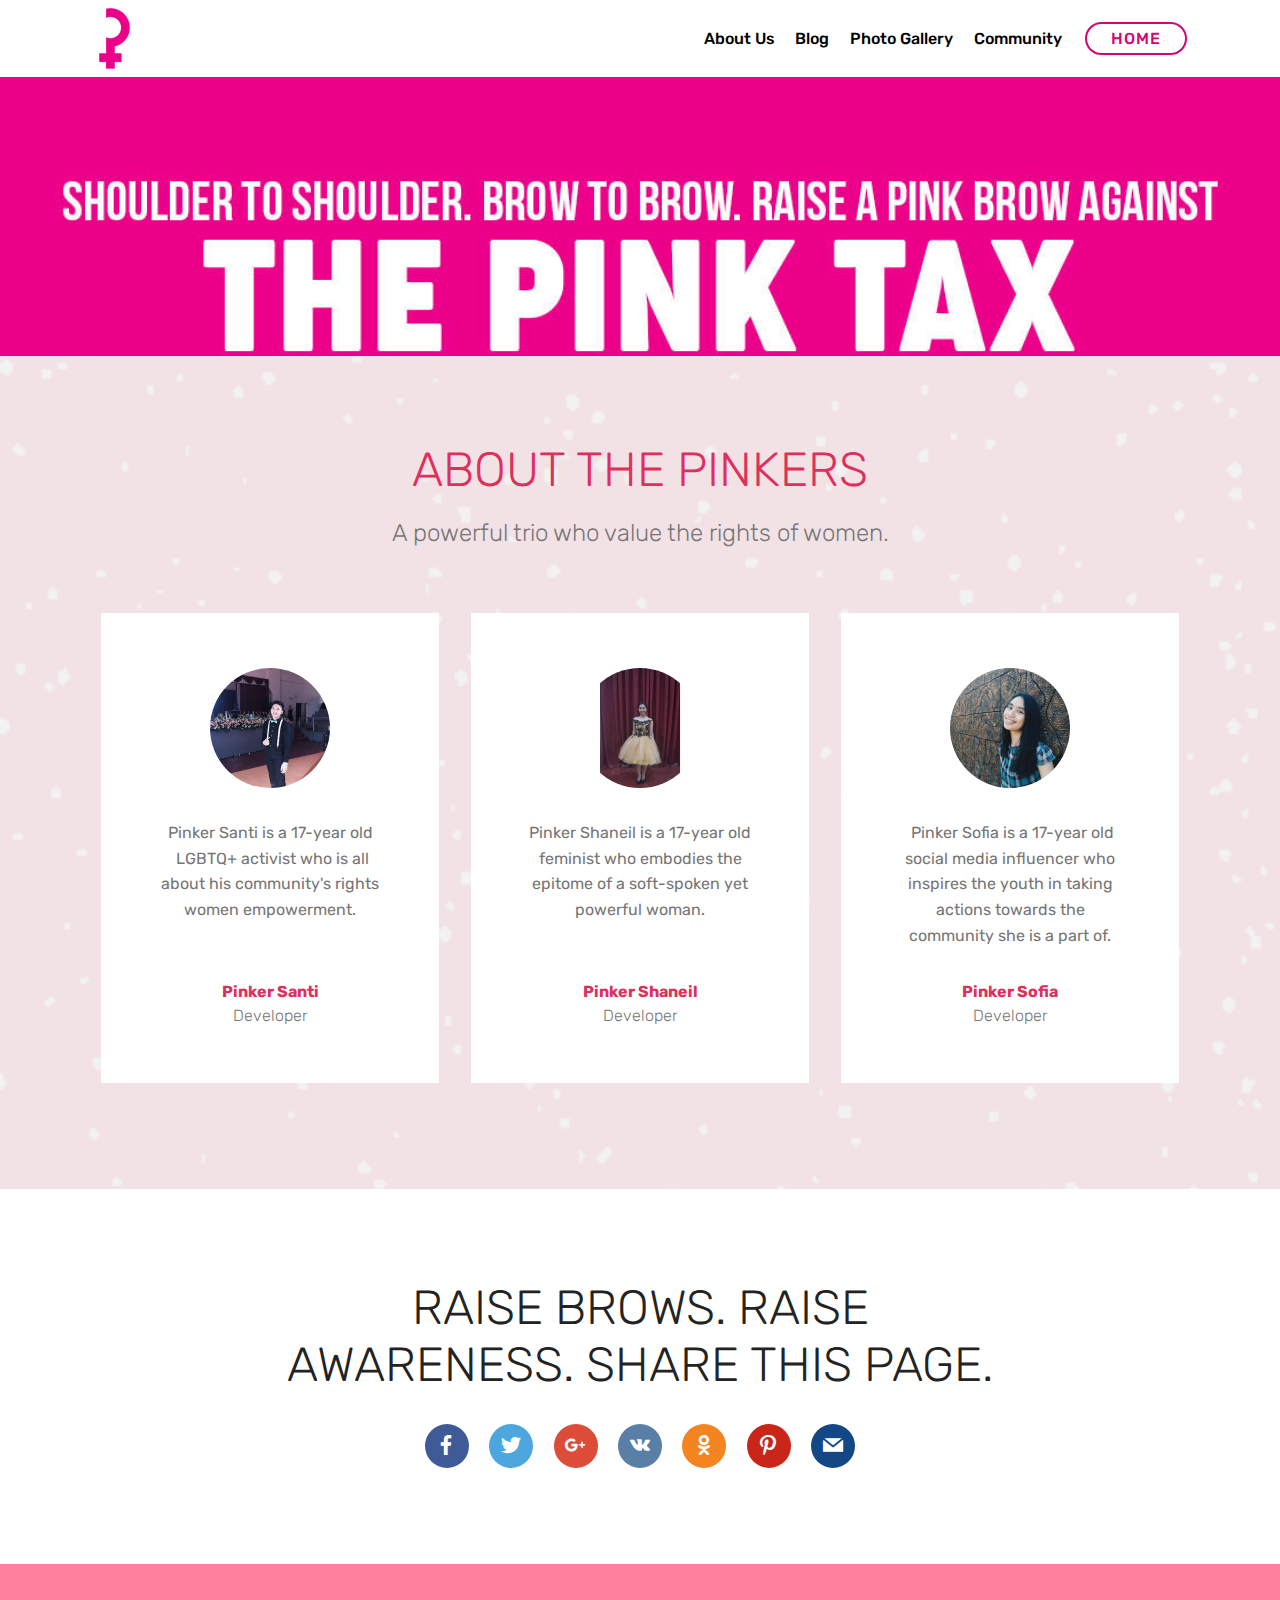
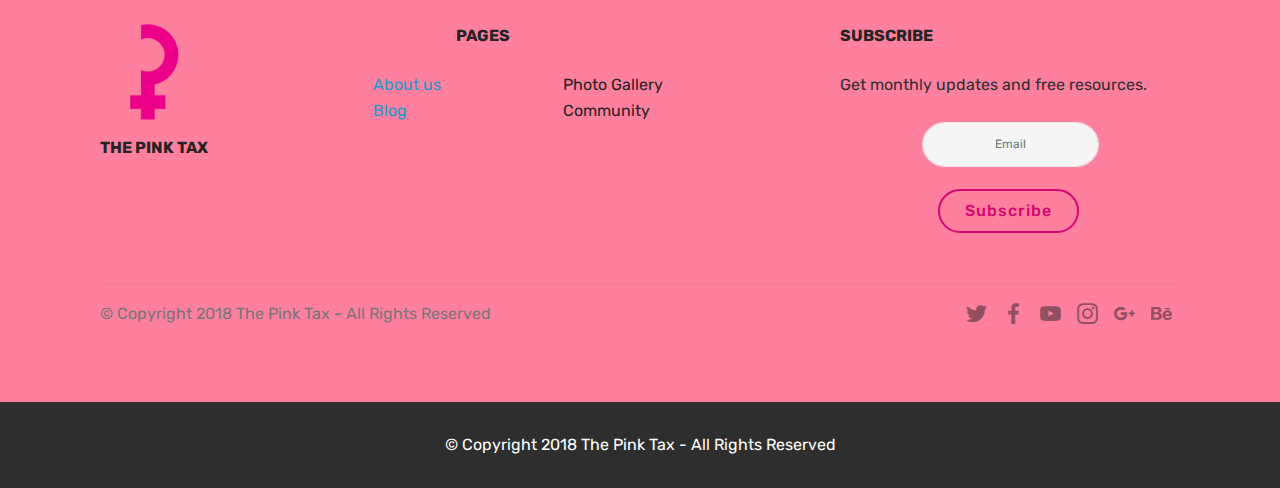
==== page1.html @ fc03e21e "create github pages" ====
<!DOCTYPE html>
<html >
<head>
  <!-- Site made with Mobirise Website Builder v4.8.1, https://mobirise.com -->
  <meta charset="UTF-8">
  <meta http-equiv="X-UA-Compatible" content="IE=edge">
  <meta name="generator" content="Mobirise v4.8.1, mobirise.com">
  <meta name="viewport" content="width=device-width, initial-scale=1, minimum-scale=1">
  <link rel="shortcut icon" href="assets/images/logo-1-122x122.png" type="image/x-icon">
  <meta name="description" content="">
  <title>About Us</title>
  <link rel="stylesheet" href="assets/web/assets/mobirise-icons/mobirise-icons.css">
  <link rel="stylesheet" href="assets/tether/tether.min.css">
  <link rel="stylesheet" href="assets/bootstrap/css/bootstrap.min.css">
  <link rel="stylesheet" href="assets/bootstrap/css/bootstrap-grid.min.css">
  <link rel="stylesheet" href="assets/bootstrap/css/bootstrap-reboot.min.css">
  <link rel="stylesheet" href="assets/dropdown/css/style.css">
  <link rel="stylesheet" href="assets/socicon/css/styles.css">
  <link rel="stylesheet" href="assets/theme/css/style.css">
  <link rel="stylesheet" href="assets/mobirise/css/mbr-additional.css" type="text/css">
  
  
  
</head>
<body>
  <section class="menu cid-r3ZwnF9nil" once="menu" id="menu2-g">

    

    <nav class="navbar navbar-expand beta-menu navbar-dropdown align-items-center navbar-fixed-top navbar-toggleable-sm">
        <button class="navbar-toggler navbar-toggler-right" type="button" data-toggle="collapse" data-target="#navbarSupportedContent" aria-controls="navbarSupportedContent" aria-expanded="false" aria-label="Toggle navigation">
            <div class="hamburger">
                <span></span>
                <span></span>
                <span></span>
                <span></span>
            </div>
        </button>
        <div class="menu-logo">
            <div class="navbar-brand">
                <span class="navbar-logo">
                    <a href="https://mobirise.com">
                        <img src="assets/images/logo-1-122x122.png" alt="Mobirise" title="" style="height: 3.8rem;">
                    </a>
                </span>
                
            </div>
        </div>
        <div class="collapse navbar-collapse" id="navbarSupportedContent">
            <ul class="navbar-nav nav-dropdown" data-app-modern-menu="true"><li class="nav-item">
                    <a class="nav-link link text-black display-4" href="page1.html">About Us</a>
                </li><li class="nav-item"><a class="nav-link link text-black display-4" href="page2.html">Blog</a></li><li class="nav-item"><a class="nav-link link text-black display-4" href="https://mobirise.com">Photo Gallery</a></li>
                <li class="nav-item">
                    <a class="nav-link link text-black display-4" href="https://mobirise.com">Community</a>
                </li></ul>
            <div class="navbar-buttons mbr-section-btn"><a class="btn btn-sm btn-secondary-outline display-4" href="index.html">HOME</a></div>
        </div>
    </nav>
</section>

<section class="engine"><a href="https://mobiri.se/b">how to create your own site</a></section><section class="header1 cid-r3ZwnIODjK mbr-parallax-background" id="header1-h">

    

    

    <div class="container">
        <div class="row justify-content-md-center">
            <div class="mbr-white col-md-10">
                <h1 class="mbr-section-title align-center mbr-bold pb-3 mbr-fonts-style display-1">&nbsp;</h1>
                
                <p class="mbr-text align-center pb-3 mbr-fonts-style display-5">&nbsp;</p>
                
            </div>
        </div>
    </div>

</section>

<section class="testimonials1 cid-r3ZwFYjxNe" id="testimonials1-o">

    

    <div class="mbr-overlay" style="opacity: 0.8; background-color: rgb(239, 239, 239);">
    </div>
    <div class="container">
        <div class="media-container-row">
            <div class="title col-12 align-center">
                <h2 class="pb-3 mbr-fonts-style display-2">ABOUT THE PINKERS</h2>
                <h3 class="mbr-section-subtitle mbr-light pb-3 mbr-fonts-style display-5">A powerful trio who value the rights of women.</h3>
            </div>
        </div>
    </div>

    <div class="container pt-3 mt-2">
        <div class="media-container-row">
            <div class="mbr-testimonial p-3 align-center col-12 col-md-6 col-lg-4">
                <div class="panel-item p-3">
                    <div class="card-block">
                        <div class="testimonial-photo">
                            <img src="assets/images/17554360-1677468385600202-7450626312460849185-n-240x240.jpg" alt="" title="">
                        </div>
                        <p class="mbr-text mbr-fonts-style display-7">Pinker Santi is a 17-year old &nbsp;LGBTQ+ activist who is all about his community's rights women empowerment.<br><br></p>
                    </div>
                    <div class="card-footer">
                        <div class="mbr-author-name mbr-bold mbr-fonts-style display-7">Pinker Santi</div>
                        <small class="mbr-author-desc mbr-italic mbr-light mbr-fonts-style display-7">
                               Developer
                        </small>
                    </div>
                </div>
            </div>

            <div class="mbr-testimonial p-3 align-center col-12 col-md-6 col-lg-4">
                <div class="panel-item p-3">
                    <div class="card-block">
                        <div class="testimonial-photo">
                            <img src="assets/images/540045-1400748123296482-5699943321159105213-n-240x240.jpg" alt="" title="">
                        </div>
                        <p class="mbr-text mbr-fonts-style display-7">Pinker Shaneil is a 17-year old feminist who embodies the epitome of a soft-spoken yet powerful woman.<br><br></p>
                    </div>
                    <div class="card-footer">
                        <div class="mbr-author-name mbr-bold mbr-fonts-style display-7">Pinker Shaneil</div>
                        <small class="mbr-author-desc mbr-italic mbr-light mbr-fonts-style display-7">
                               Developer
                        </small>
                    </div>
                </div>
            </div>

            <div class="mbr-testimonial p-3 align-center col-12 col-md-6 col-lg-4">
                <div class="panel-item p-3">
                    <div class="card-block">
                        <div class="testimonial-photo">
                            <img src="assets/images/32147715-1741089829303388-2136104961077936128-o-240x240.jpg" alt="" title="">
                        </div>
                        <p class="mbr-text mbr-fonts-style display-7">&nbsp;Pinker Sofia is a 17-year old social media influencer who inspires the youth in taking actions towards the community she is a part of.</p>
                    </div>
                    <div class="card-footer">
                        <div class="mbr-author-name mbr-bold mbr-fonts-style display-7">Pinker Sofia</div>
                        <small class="mbr-author-desc mbr-italic mbr-light mbr-fonts-style display-7">
                               Developer
                        </small>
                    </div>
                </div>
            </div>

            

            

            
        </div>
    </div>   
</section>

<section class="cid-r3ZwnUhB2P" id="social-buttons3-l">
    
    

    

    <div class="container">
        <div class="media-container-row">
            <div class="col-md-8 align-center">
                <h2 class="pb-3 mbr-section-title mbr-fonts-style display-2">RAISE BROWS. RAISE AWARENESS. SHARE THIS PAGE.</h2>
                <div>
                    <div class="mbr-social-likes">
                        <span class="btn btn-social socicon-bg-facebook facebook mx-2" title="Share link on Facebook">
                            <i class="socicon socicon-facebook"></i>
                        </span>
                        <span class="btn btn-social twitter socicon-bg-twitter mx-2" title="Share link on Twitter">
                            <i class="socicon socicon-twitter"></i>
                        </span>
                        <span class="btn btn-social plusone socicon-bg-googleplus mx-2" title="Share link on Google+">
                            <i class="socicon socicon-googleplus"></i>
                        </span>
                        <span class="btn btn-social vkontakte socicon-bg-vkontakte mx-2" title="Share link on VKontakte">
                            <i class="socicon socicon-vkontakte"></i>
                        </span>
                        <span class="btn btn-social odnoklassniki socicon-bg-odnoklassniki mx-2" title="Share link on Odnoklassniki">
                            <i class="socicon socicon-odnoklassniki"></i>
                        </span>
                        <span class="btn btn-social pinterest socicon-bg-pinterest mx-2" title="Share link on Pinterest">
                            <i class="socicon socicon-pinterest"></i>
                        </span>
                        <span class="btn btn-social mailru socicon-bg-mail mx-2" title="Share link on Mailru">
                            <i class="socicon socicon-mail"></i>
                        </span>
                    </div>
                </div>
            </div>
        </div>
    </div>
</section>

<section class="footer3 cid-r3ZwnWDfGw" id="footer3-m">

    

    

    <div class="container">
        <div class="media-container-row content">
            <div class="col-md-2 col-sm-4">
                <div class="mb-3 img-logo">
                    <a href="https://mobirise.com/">
                         <img src="assets/images/logo-1-192x192.png" alt="Mobirise" title="">
                    </a>
                </div>
                <p class="mbr-fonts-style foot-logo display-7"><strong>THE PINK TAX</strong></p>
            </div>
            <div class="col-md-3 col-sm-4">
                <p class="mb-4 mbr-fonts-style foot-title display-7"><strong>&nbsp; &nbsp; &nbsp; &nbsp; &nbsp; &nbsp; &nbsp; &nbsp; &nbsp; &nbsp; &nbsp; &nbsp; &nbsp; &nbsp; &nbsp; &nbsp; &nbsp; &nbsp; &nbsp; &nbsp; &nbsp; &nbsp; &nbsp; &nbsp; &nbsp; &nbsp; &nbsp; &nbsp; &nbsp;PAGES</strong></p>
                <p class="mbr-text mbr-links-column mbr-fonts-style display-7">&nbsp; &nbsp; &nbsp; &nbsp; &nbsp; &nbsp; &nbsp; &nbsp; &nbsp; &nbsp; <a href="page1.html">&nbsp; About us </a>
<br>&nbsp; &nbsp; &nbsp; &nbsp; &nbsp; &nbsp; &nbsp; &nbsp; <a href="page2.html">&nbsp; &nbsp; &nbsp; Blog&nbsp;</a></p><p><br><br><br></p><p>&nbsp;</p>
            </div>
            <div class="col-md-3 col-sm-4">
                <p class="mb-4 mbr-fonts-style foot-title display-7">&nbsp;</p>
                <p class="mbr-text mbr-fonts-style mbr-links-column display-7">Photo Gallery    
<br>Community</p>
            </div>
            <div class="col-md-4 col-sm-12">
                <p class="mb-4 mbr-fonts-style foot-title display-7"><strong>
                    SUBSCRIBE
                </strong></p>
                <p class="mbr-text form-text mbr-fonts-style display-7">
                    Get monthly updates and free resources.
                </p>
                <div class="media-container-column" data-form-type="formoid">
                    <div data-form-alert="" hidden="" class="align-center">Thanks for filling out the form!</div>

                    <form class="form-inline" action="https://mobirise.com/" method="post" data-form-title="Mobirise Form">
                        <input type="hidden" value="KWffucFgTZADf4hAUnTA09A/jBPeZatOFdi8SJbvzrr+HgeP+mG2vR7pKlUYUKRN3il73UIqHnCrHrr13KoXn7RpZY7wf8mdbOO7k/dnxUEoBeYSGszjSOLnSUhoVbB6" data-form-email="true">
                        <div class="form-group">
                            <input type="email" class="form-control input-sm input-inverse my-2" name="email" required="" data-form-field="Email" placeholder="Email" id="email-footer3-m">
                        </div>
                        <div class="input-group-btn m-2"><button href="" class="btn btn-secondary-outline display-4" type="submit" role="button">Subscribe</button></div>
                    </form>
                </div>

            </div>
        </div>
        <div class="footer-lower">
            <div class="media-container-row">
                <div class="col-sm-12">
                    <hr>
                </div>
            </div>
            <div class="media-container-row">
                <div class="col-sm-6 copyright">
                    <p class="mbr-text mbr-fonts-style display-7">
                        © Copyright 2018 The Pink Tax - All Rights Reserved
                    </p>
                </div>
                <div class="col-md-6">
                    <div class="social-list align-right">
                        <div class="soc-item">
                            <a href="https://twitter.com/mobirise" target="_blank">
                                <span class="socicon-twitter socicon mbr-iconfont mbr-iconfont-social"></span>
                            </a>
                        </div>
                        <div class="soc-item">
                            <a href="https://www.facebook.com/pages/Mobirise/1616226671953247" target="_blank">
                                <span class="socicon-facebook socicon mbr-iconfont mbr-iconfont-social"></span>
                            </a>
                        </div>
                        <div class="soc-item">
                            <a href="https://www.youtube.com/c/mobirise" target="_blank">
                                <span class="socicon-youtube socicon mbr-iconfont mbr-iconfont-social"></span>
                            </a>
                        </div>
                        <div class="soc-item">
                            <a href="https://instagram.com/mobirise" target="_blank">
                                <span class="socicon-instagram socicon mbr-iconfont mbr-iconfont-social"></span>
                            </a>
                        </div>
                        <div class="soc-item">
                            <a href="https://plus.google.com/u/0/+Mobirise" target="_blank">
                                <span class="socicon-googleplus socicon mbr-iconfont mbr-iconfont-social"></span>
                            </a>
                        </div>
                        <div class="soc-item">
                            <a href="https://www.behance.net/Mobirise" target="_blank">
                                <span class="socicon-behance socicon mbr-iconfont mbr-iconfont-social"></span>
                            </a>
                        </div>
                    </div>
                </div>
            </div>
        </div>
    </div>
</section>

<section once="" class="cid-r3ZwnZd82j" id="footer6-n">

    

    

    <div class="container">
        <div class="media-container-row align-center mbr-white">
            <div class="col-12">
                <p class="mbr-text mb-0 mbr-fonts-style display-7">
                    © Copyright 2018 The Pink Tax - All Rights Reserved
                </p>
            </div>
        </div>
    </div>
</section>


  <script src="assets/web/assets/jquery/jquery.min.js"></script>
  <script src="assets/popper/popper.min.js"></script>
  <script src="assets/tether/tether.min.js"></script>
  <script src="assets/bootstrap/js/bootstrap.min.js"></script>
  <script src="assets/smoothscroll/smooth-scroll.js"></script>
  <script src="assets/dropdown/js/script.min.js"></script>
  <script src="assets/touchswipe/jquery.touch-swipe.min.js"></script>
  <script src="assets/parallax/jarallax.min.js"></script>
  <script src="assets/sociallikes/social-likes.js"></script>
  <script src="assets/theme/js/script.js"></script>
  <script src="assets/formoid/formoid.min.js"></script>
  
  
</body>
</html>
---- assets/web/assets/mobirise-icons/mobirise-icons.css ----
@font-face {
  font-family: 'MobiriseIcons';
  src:  url('mobirise-icons.eot?spat4u');
  src:  url('mobirise-icons.eot?spat4u#iefix') format('embedded-opentype'),
    url('mobirise-icons.ttf?spat4u') format('truetype'),
    url('mobirise-icons.woff?spat4u') format('woff'),
    url('mobirise-icons.svg?spat4u#MobiriseIcons') format('svg');
  font-weight: normal;
  font-style: normal;
}

[class^="mbri-"], [class*=" mbri-"] {
  /* use !important to prevent issues with browser extensions that change fonts */
  font-family: MobiriseIcons !important;
  speak: none;
  font-style: normal;
  font-weight: normal;
  font-variant: normal;
  text-transform: none;
  line-height: 1;

  /* Better Font Rendering =========== */
  -webkit-font-smoothing: antialiased;
  -moz-osx-font-smoothing: grayscale;
}

.mbri-add-submenu:before {
  content: "\e900";
}
.mbri-alert:before {
  content: "\e901";
}
.mbri-align-center:before {
  content: "\e902";
}
.mbri-align-justify:before {
  content: "\e903";
}
.mbri-align-left:before {
  content: "\e904";
}
.mbri-align-right:before {
  content: "\e905";
}
.mbri-android:before {
  content: "\e906";
}
.mbri-apple:before {
  content: "\e907";
}
.mbri-arrow-down:before {
  content: "\e908";
}
.mbri-arrow-next:before {
  content: "\e909";
}
.mbri-arrow-prev:before {
  content: "\e90a";
}
.mbri-arrow-up:before {
  content: "\e90b";
}
.mbri-bold:before {
  content: "\e90c";
}
.mbri-bookmark:before {
  content: "\e90d";
}
.mbri-bootstrap:before {
  content: "\e90e";
}
.mbri-briefcase:before {
  content: "\e90f";
}
.mbri-browse:before {
  content: "\e910";
}
.mbri-bulleted-list:before {
  content: "\e911";
}
.mbri-calendar:before {
  content: "\e912";
}
.mbri-camera:before {
  content: "\e913";
}
.mbri-cart-add:before {
  content: "\e914";
}
.mbri-cart-full:before {
  content: "\e915";
}
.mbri-cash:before {
  content: "\e916";
}
.mbri-change-style:before {
  content: "\e917";
}
.mbri-chat:before {
  content: "\e918";
}
.mbri-clock:before {
  content: "\e919";
}
.mbri-close:before {
  content: "\e91a";
}
.mbri-cloud:before {
  content: "\e91b";
}
.mbri-code:before {
  content: "\e91c";
}
.mbri-contact-form:before {
  content: "\e91d";
}
.mbri-credit-card:before {
  content: "\e91e";
}
.mbri-cursor-click:before {
  content: "\e91f";
}
.mbri-cust-feedback:before {
  content: "\e920";
}
.mbri-database:before {
  content: "\e921";
}
.mbri-delivery:before {
  content: "\e922";
}
.mbri-desktop:before {
  content: "\e923";
}
.mbri-devices:before {
  content: "\e924";
}
.mbri-down:before {
  content: "\e925";
}
.mbri-download:before {
  content: "\e989";
}
.mbri-drag-n-drop:before {
  content: "\e927";
}
.mbri-drag-n-drop2:before {
  content: "\e928";
}
.mbri-edit:before {
  content: "\e929";
}
.mbri-edit2:before {
  content: "\e92a";
}
.mbri-error:before {
  content: "\e92b";
}
.mbri-extension:before {
  content: "\e92c";
}
.mbri-features:before {
  content: "\e92d";
}
.mbri-file:before {
  content: "\e92e";
}
.mbri-flag:before {
  content: "\e92f";
}
.mbri-folder:before {
  content: "\e930";
}
.mbri-gift:before {
  content: "\e931";
}
.mbri-github:before {
  content: "\e932";
}
.mbri-globe:before {
  content: "\e933";
}
.mbri-globe-2:before {
  content: "\e934";
}
.mbri-growing-chart:before {
  content: "\e935";
}
.mbri-hearth:before {
  content: "\e936";
}
.mbri-help:before {
  content: "\e937";
}
.mbri-home:before {
  content: "\e938";
}
.mbri-hot-cup:before {
  content: "\e939";
}
.mbri-idea:before {
  content: "\e93a";
}
.mbri-image-gallery:before {
  content: "\e93b";
}
.mbri-image-slider:before {
  content: "\e93c";
}
.mbri-info:before {
  content: "\e93d";
}
.mbri-italic:before {
  content: "\e93e";
}
.mbri-key:before {
  content: "\e93f";
}
.mbri-laptop:before {
  content: "\e940";
}
.mbri-layers:before {
  content: "\e941";
}
.mbri-left-right:before {
  content: "\e942";
}
.mbri-left:before {
  content: "\e943";
}
.mbri-letter:before {
  content: "\e944";
}
.mbri-like:before {
  content: "\e945";
}
.mbri-link:before {
  content: "\e946";
}
.mbri-lock:before {
  content: "\e947";
}
.mbri-login:before {
  content: "\e948";
}
.mbri-logout:before {
  content: "\e949";
}
.mbri-magic-stick:before {
  content: "\e94a";
}
.mbri-map-pin:before {
  content: "\e94b";
}
.mbri-menu:before {
  content: "\e94c";
}
.mbri-mobile:before {
  content: "\e94d";
}
.mbri-mobile2:before {
  content: "\e94e";
}
.mbri-mobirise:before {
  content: "\e94f";
}
.mbri-more-horizontal:before {
  content: "\e950";
}
.mbri-more-vertical:before {
  content: "\e951";
}
.mbri-music:before {
  content: "\e952";
}
.mbri-new-file:before {
  content: "\e953";
}
.mbri-numbered-list:before {
  content: "\e954";
}
.mbri-opened-folder:before {
  content: "\e955";
}
.mbri-pages:before {
  content: "\e956";
}
.mbri-paper-plane:before {
  content: "\e957";
}
.mbri-paperclip:before {
  content: "\e958";
}
.mbri-photo:before {
  content: "\e959";
}
.mbri-photos:before {
  content: "\e95a";
}
.mbri-pin:before {
  content: "\e95b";
}
.mbri-play:before {
  content: "\e95c";
}
.mbri-plus:before {
  content: "\e95d";
}
.mbri-preview:before {
  content: "\e95e";
}
.mbri-print:before {
  content: "\e95f";
}
.mbri-protect:before {
  content: "\e960";
}
.mbri-question:before {
  content: "\e961";
}
.mbri-quote-left:before {
  content: "\e962";
}
.mbri-quote-right:before {
  content: "\e963";
}
.mbri-refresh:before {
  content: "\e964";
}
.mbri-responsive:before {
  content: "\e965";
}
.mbri-right:before {
  content: "\e966";
}
.mbri-rocket:before {
  content: "\e967";
}
.mbri-sad-face:before {
  content: "\e968";
}
.mbri-sale:before {
  content: "\e969";
}
.mbri-save:before {
  content: "\e96a";
}
.mbri-search:before {
  content: "\e96b";
}
.mbri-setting:before {
  content: "\e96c";
}
.mbri-setting2:before {
  content: "\e96d";
}
.mbri-setting3:before {
  content: "\e96e";
}
.mbri-share:before {
  content: "\e96f";
}
.mbri-shopping-bag:before {
  content: "\e970";
}
.mbri-shopping-basket:before {
  content: "\e971";
}
.mbri-shopping-cart:before {
  content: "\e972";
}
.mbri-sites:before {
  content: "\e973";
}
.mbri-smile-face:before {
  content: "\e974";
}
.mbri-speed:before {
  content: "\e975";
}
.mbri-star:before {
  content: "\e976";
}
.mbri-success:before {
  content: "\e977";
}
.mbri-sun:before {
  content: "\e978";
}
.mbri-sun2:before {
  content: "\e979";
}
.mbri-tablet:before {
  content: "\e97a";
}
.mbri-tablet-vertical:before {
  content: "\e97b";
}
.mbri-target:before {
  content: "\e97c";
}
.mbri-timer:before {
  content: "\e97d";
}
.mbri-to-ftp:before {
  content: "\e97e";
}
.mbri-to-local-drive:before {
  content: "\e97f";
}
.mbri-touch-swipe:before {
  content: "\e980";
}
.mbri-touch:before {
  content: "\e981";
}
.mbri-trash:before {
  content: "\e982";
}
.mbri-underline:before {
  content: "\e983";
}
.mbri-unlink:before {
  content: "\e984";
}
.mbri-unlock:before {
  content: "\e985";
}
.mbri-up-down:before {
  content: "\e986";
}
.mbri-up:before {
  content: "\e987";
}
.mbri-update:before {
  content: "\e988";
}
.mbri-upload:before {
 content: "\e926"; 
}
.mbri-user:before {
  content: "\e98a";
}
.mbri-user2:before {
  content: "\e98b";
}
.mbri-users:before {
  content: "\e98c";
}
.mbri-video:before {
  content: "\e98d";
}
.mbri-video-play:before {
  content: "\e98e";
}
.mbri-watch:before {
  content: "\e98f";
}
.mbri-website-theme:before {
  content: "\e990";
}
.mbri-wifi:before {
  content: "\e991";
}
.mbri-windows:before {
  content: "\e992";
}
.mbri-zoom-out:before {
  content: "\e993";
}
.mbri-redo:before {
  content: "\e994";
}
.mbri-undo:before {
  content: "\e995";
}
---- assets/dropdown/css/style.css ----
.navbar-dropdown {
  left: 0;
  padding: 0;
  position: absolute;
  right: 0;
  top: 0;
  transition: all 0.45s ease;
  z-index: 1030;
  background: #282828; }
  .navbar-dropdown .navbar-logo {
    margin-right: 0.8rem;
    transition: margin 0.3s ease-in-out;
    vertical-align: middle; }
    .navbar-dropdown .navbar-logo img {
      height: 3.125rem;
      transition: all 0.3s ease-in-out; }
    .navbar-dropdown .navbar-logo.mbr-iconfont {
      font-size: 3.125rem;
      line-height: 3.125rem; }
  .navbar-dropdown .navbar-caption {
    font-weight: 700;
    white-space: normal;
    vertical-align: -4px;
    line-height: 3.125rem !important; }
    .navbar-dropdown .navbar-caption, .navbar-dropdown .navbar-caption:hover {
      color: inherit;
      text-decoration: none; }
  .navbar-dropdown .mbr-iconfont + .navbar-caption {
    vertical-align: -1px; }
  .navbar-dropdown.navbar-fixed-top {
    position: fixed; }
  .navbar-dropdown .navbar-brand span {
    vertical-align: -4px; }
  .navbar-dropdown.bg-color.transparent {
    background: none; }
  .navbar-dropdown.navbar-short .navbar-brand {
    padding: 0.625rem 0; }
    .navbar-dropdown.navbar-short .navbar-brand span {
      vertical-align: -1px; }
  .navbar-dropdown.navbar-short .navbar-caption {
    line-height: 2.375rem !important;
    vertical-align: -2px; }
  .navbar-dropdown.navbar-short .navbar-logo {
    margin-right: 0.5rem; }
    .navbar-dropdown.navbar-short .navbar-logo img {
      height: 2.375rem; }
    .navbar-dropdown.navbar-short .navbar-logo.mbr-iconfont {
      font-size: 2.375rem;
      line-height: 2.375rem; }
  .navbar-dropdown.navbar-short .mbr-table-cell {
    height: 3.625rem; }
  .navbar-dropdown .navbar-close {
    left: 0.6875rem;
    position: fixed;
    top: 0.75rem;
    z-index: 1000; }
  .navbar-dropdown .hamburger-icon {
    content: "";
    display: inline-block;
    vertical-align: middle;
    width: 16px;
    -webkit-box-shadow: 0 -6px 0 1px #282828,0 0 0 1px #282828,0 6px 0 1px #282828;
    -moz-box-shadow: 0 -6px 0 1px #282828,0 0 0 1px #282828,0 6px 0 1px #282828;
    box-shadow: 0 -6px 0 1px #282828,0 0 0 1px #282828,0 6px 0 1px #282828; }

.dropdown-menu .dropdown-toggle[data-toggle="dropdown-submenu"]::after {
  border-bottom: 0.35em solid transparent;
  border-left: 0.35em solid;
  border-right: 0;
  border-top: 0.35em solid transparent;
  margin-left: 0.3rem; }

.dropdown-menu .dropdown-item:focus {
  outline: 0; }

.nav-dropdown {
  font-size: 0.75rem;
  font-weight: 500;
  height: auto !important; }
  .nav-dropdown .nav-btn {
    padding-left: 1rem; }
  .nav-dropdown .link {
    margin: .667em 1.667em;
    font-weight: 500;
    padding: 0;
    transition: color .2s ease-in-out; }
    .nav-dropdown .link.dropdown-toggle {
      margin-right: 2.583em; }
      .nav-dropdown .link.dropdown-toggle::after {
        margin-left: .25rem;
        border-top: 0.35em solid;
        border-right: 0.35em solid transparent;
        border-left: 0.35em solid transparent;
        border-bottom: 0; }
      .nav-dropdown .link.dropdown-toggle[aria-expanded="true"] {
        margin: 0;
        padding: 0.667em 3.263em  0.667em 1.667em; }
  .nav-dropdown .link::after,
  .nav-dropdown .dropdown-item::after {
    color: inherit; }
  .nav-dropdown .btn {
    font-size: 0.75rem;
    font-weight: 700;
    letter-spacing: 0;
    margin-bottom: 0;
    padding-left: 1.25rem;
    padding-right: 1.25rem; }
  .nav-dropdown .dropdown-menu {
    border-radius: 0;
    border: 0;
    left: 0;
    margin: 0;
    padding-bottom: 1.25rem;
    padding-top: 1.25rem;
    position: relative; }
  .nav-dropdown .dropdown-submenu {
    margin-left: 0.125rem;
    top: 0; }
  .nav-dropdown .dropdown-item {
    font-weight: 500;
    line-height: 2;
    padding: 0.3846em 4.615em 0.3846em 1.5385em;
    position: relative;
    transition: color .2s ease-in-out, background-color .2s ease-in-out; }
    .nav-dropdown .dropdown-item::after {
      margin-top: -0.3077em;
      position: absolute;
      right: 1.1538em;
      top: 50%; }
    .nav-dropdown .dropdown-item:focus, .nav-dropdown .dropdown-item:hover {
      background: none; }

@media (max-width: 767px) {
  .nav-dropdown.navbar-toggleable-sm {
    bottom: 0;
    display: none;
    left: 0;
    overflow-x: hidden;
    position: fixed;
    top: 0;
    transform: translateX(-100%);
    -ms-transform: translateX(-100%);
    -webkit-transform: translateX(-100%);
    width: 18.75rem;
    z-index: 999; } }
.nav-dropdown.navbar-toggleable-xl {
  bottom: 0;
  display: none;
  left: 0;
  overflow-x: hidden;
  position: fixed;
  top: 0;
  transform: translateX(-100%);
  -ms-transform: translateX(-100%);
  -webkit-transform: translateX(-100%);
  width: 18.75rem;
  z-index: 999; }

.nav-dropdown-sm {
  display: block !important;
  overflow-x: hidden;
  overflow: auto;
  padding-top: 3.875rem; }
  .nav-dropdown-sm::after {
    content: "";
    display: block;
    height: 3rem;
    width: 100%; }
  .nav-dropdown-sm.collapse.in ~ .navbar-close {
    display: block !important; }
  .nav-dropdown-sm.collapsing, .nav-dropdown-sm.collapse.in {
    transform: translateX(0);
    -ms-transform: translateX(0);
    -webkit-transform: translateX(0);
    transition: all 0.25s ease-out;
    -webkit-transition: all 0.25s ease-out;
    background: #282828; }
  .nav-dropdown-sm.collapsing[aria-expanded="false"] {
    transform: translateX(-100%);
    -ms-transform: translateX(-100%);
    -webkit-transform: translateX(-100%); }
  .nav-dropdown-sm .nav-item {
    display: block;
    margin-left: 0 !important;
    padding-left: 0; }
  .nav-dropdown-sm .link,
  .nav-dropdown-sm .dropdown-item {
    border-top: 1px dotted rgba(255, 255, 255, 0.1);
    font-size: 0.8125rem;
    line-height: 1.6;
    margin: 0 !important;
    padding: 0.875rem 2.4rem 0.875rem 1.5625rem !important;
    position: relative;
    white-space: normal; }
    .nav-dropdown-sm .link:focus, .nav-dropdown-sm .link:hover,
    .nav-dropdown-sm .dropdown-item:focus,
    .nav-dropdown-sm .dropdown-item:hover {
      background: rgba(0, 0, 0, 0.2) !important;
      color: #c0a375; }
  .nav-dropdown-sm .nav-btn {
    position: relative;
    padding: 1.5625rem 1.5625rem 0 1.5625rem; }
    .nav-dropdown-sm .nav-btn::before {
      border-top: 1px dotted rgba(255, 255, 255, 0.1);
      content: "";
      left: 0;
      position: absolute;
      top: 0;
      width: 100%; }
    .nav-dropdown-sm .nav-btn + .nav-btn {
      padding-top: 0.625rem; }
      .nav-dropdown-sm .nav-btn + .nav-btn::before {
        display: none; }
  .nav-dropdown-sm .btn {
    padding: 0.625rem 0; }
  .nav-dropdown-sm .dropdown-toggle[data-toggle="dropdown-submenu"]::after {
    margin-left: .25rem;
    border-top: 0.35em solid;
    border-right: 0.35em solid transparent;
    border-left: 0.35em solid transparent;
    border-bottom: 0; }
  .nav-dropdown-sm .dropdown-toggle[data-toggle="dropdown-submenu"][aria-expanded="true"]::after {
    border-top: 0;
    border-right: 0.35em solid transparent;
    border-left: 0.35em solid transparent;
    border-bottom: 0.35em solid; }
  .nav-dropdown-sm .dropdown-menu {
    margin: 0;
    padding: 0;
    position: relative;
    top: 0;
    left: 0;
    width: 100%;
    border: 0;
    float: none;
    border-radius: 0;
    background: none; }
  .nav-dropdown-sm .dropdown-submenu {
    left: 100%;
    margin-left: 0.125rem;
    margin-top: -1.25rem;
    top: 0; }

.navbar-toggleable-sm .nav-dropdown .dropdown-menu {
  position: absolute; }

.navbar-toggleable-sm .nav-dropdown .dropdown-submenu {
  left: 100%;
  margin-left: 0.125rem;
  margin-top: -1.25rem;
  top: 0; }

.navbar-toggleable-sm.opened .nav-dropdown .dropdown-menu {
  position: relative; }

.navbar-toggleable-sm.opened .nav-dropdown .dropdown-submenu {
  left: 0;
  margin-left: 00rem;
  margin-top: 0rem;
  top: 0; }

.is-builder .nav-dropdown.collapsing {
  transition: none !important; }

/*# sourceMappingURL=style.css.map */
---- assets/socicon/css/styles.css ----
@charset "UTF-8";

@font-face {
  font-family: "socicon";
  src:url("../fonts/socicon.eot");
  src:url("../fonts/socicon.eot?#iefix") format("embedded-opentype"),
    url("../fonts/socicon.woff") format("woff"),
    url("../fonts/socicon.ttf") format("truetype"),
    url("../fonts/socicon.svg#socicon") format("svg");
  font-weight: normal;
  font-style: normal;

}

[data-icon]:before {
  font-family: "socicon" !important;
  content: attr(data-icon);
  font-style: normal !important;
  font-weight: normal !important;
  font-variant: normal !important;
  text-transform: none !important;
  speak: none;
  line-height: 1;
  -webkit-font-smoothing: antialiased;
  -moz-osx-font-smoothing: grayscale;
}

[class^="socicon-"]:before,
[class*=" socicon-"]:before {
  font-family: "socicon" !important;
  font-style: normal !important;
  font-weight: normal !important;
  font-variant: normal !important;
  text-transform: none !important;
  speak: none;
  line-height: 1;
  -webkit-font-smoothing: antialiased;
  -moz-osx-font-smoothing: grayscale;
}

.socicon-modelmayhem:before {
  content: "\e000";
}
.socicon-mixcloud:before {
  content: "\e001";
}
.socicon-drupal:before {
  content: "\e002";
}
.socicon-swarm:before {
  content: "\e003";
}
.socicon-istock:before {
  content: "\e004";
}
.socicon-yammer:before {
  content: "\e005";
}
.socicon-ello:before {
  content: "\e006";
}
.socicon-stackoverflow:before {
  content: "\e007";
}
.socicon-persona:before {
  content: "\e008";
}
.socicon-triplej:before {
  content: "\e009";
}
.socicon-houzz:before {
  content: "\e00a";
}
.socicon-rss:before {
  content: "\e00b";
}
.socicon-paypal:before {
  content: "\e00c";
}
.socicon-odnoklassniki:before {
  content: "\e00d";
}
.socicon-airbnb:before {
  content: "\e00e";
}
.socicon-periscope:before {
  content: "\e00f";
}
.socicon-outlook:before {
  content: "\e010";
}
.socicon-coderwall:before {
  content: "\e011";
}
.socicon-tripadvisor:before {
  content: "\e012";
}
.socicon-appnet:before {
  content: "\e013";
}
.socicon-goodreads:before {
  content: "\e014";
}
.socicon-tripit:before {
  content: "\e015";
}
.socicon-lanyrd:before {
  content: "\e016";
}
.socicon-slideshare:before {
  content: "\e017";
}
.socicon-buffer:before {
  content: "\e018";
}
.socicon-disqus:before {
  content: "\e019";
}
.socicon-vkontakte:before {
  content: "\e01a";
}
.socicon-whatsapp:before {
  content: "\e01b";
}
.socicon-patreon:before {
  content: "\e01c";
}
.socicon-storehouse:before {
  content: "\e01d";
}
.socicon-pocket:before {
  content: "\e01e";
}
.socicon-mail:before {
  content: "\e01f";
}
.socicon-blogger:before {
  content: "\e020";
}
.socicon-technorati:before {
  content: "\e021";
}
.socicon-reddit:before {
  content: "\e022";
}
.socicon-dribbble:before {
  content: "\e023";
}
.socicon-stumbleupon:before {
  content: "\e024";
}
.socicon-digg:before {
  content: "\e025";
}
.socicon-envato:before {
  content: "\e026";
}
.socicon-behance:before {
  content: "\e027";
}
.socicon-delicious:before {
  content: "\e028";
}
.socicon-deviantart:before {
  content: "\e029";
}
.socicon-forrst:before {
  content: "\e02a";
}
.socicon-play:before {
  content: "\e02b";
}
.socicon-zerply:before {
  content: "\e02c";
}
.socicon-wikipedia:before {
  content: "\e02d";
}
.socicon-apple:before {
  content: "\e02e";
}
.socicon-flattr:before {
  content: "\e02f";
}
.socicon-github:before {
  content: "\e030";
}
.socicon-renren:before {
  content: "\e031";
}
.socicon-friendfeed:before {
  content: "\e032";
}
.socicon-newsvine:before {
  content: "\e033";
}
.socicon-identica:before {
  content: "\e034";
}
.socicon-bebo:before {
  content: "\e035";
}
.socicon-zynga:before {
  content: "\e036";
}
.socicon-steam:before {
  content: "\e037";
}
.socicon-xbox:before {
  content: "\e038";
}
.socicon-windows:before {
  content: "\e039";
}
.socicon-qq:before {
  content: "\e03a";
}
.socicon-douban:before {
  content: "\e03b";
}
.socicon-meetup:before {
  content: "\e03c";
}
.socicon-playstation:before {
  content: "\e03d";
}
.socicon-android:before {
  content: "\e03e";
}
.socicon-snapchat:before {
  content: "\e03f";
}
.socicon-twitter:before {
  content: "\e040";
}
.socicon-facebook:before {
  content: "\e041";
}
.socicon-googleplus:before {
  content: "\e042";
}
.socicon-pinterest:before {
  content: "\e043";
}
.socicon-foursquare:before {
  content: "\e044";
}
.socicon-yahoo:before {
  content: "\e045";
}
.socicon-skype:before {
  content: "\e046";
}
.socicon-yelp:before {
  content: "\e047";
}
.socicon-feedburner:before {
  content: "\e048";
}
.socicon-linkedin:before {
  content: "\e049";
}
.socicon-viadeo:before {
  content: "\e04a";
}
.socicon-xing:before {
  content: "\e04b";
}
.socicon-myspace:before {
  content: "\e04c";
}
.socicon-soundcloud:before {
  content: "\e04d";
}
.socicon-spotify:before {
  content: "\e04e";
}
.socicon-grooveshark:before {
  content: "\e04f";
}
.socicon-lastfm:before {
  content: "\e050";
}
.socicon-youtube:before {
  content: "\e051";
}
.socicon-vimeo:before {
  content: "\e052";
}
.socicon-dailymotion:before {
  content: "\e053";
}
.socicon-vine:before {
  content: "\e054";
}
.socicon-flickr:before {
  content: "\e055";
}
.socicon-500px:before {
  content: "\e056";
}
.socicon-wordpress:before {
  content: "\e058";
}
.socicon-tumblr:before {
  content: "\e059";
}
.socicon-twitch:before {
  content: "\e05a";
}
.socicon-8tracks:before {
  content: "\e05b";
}
.socicon-amazon:before {
  content: "\e05c";
}
.socicon-icq:before {
  content: "\e05d";
}
.socicon-smugmug:before {
  content: "\e05e";
}
.socicon-ravelry:before {
  content: "\e05f";
}
.socicon-weibo:before {
  content: "\e060";
}
.socicon-baidu:before {
  content: "\e061";
}
.socicon-angellist:before {
  content: "\e062";
}
.socicon-ebay:before {
  content: "\e063";
}
.socicon-imdb:before {
  content: "\e064";
}
.socicon-stayfriends:before {
  content: "\e065";
}
.socicon-residentadvisor:before {
  content: "\e066";
}
.socicon-google:before {
  content: "\e067";
}
.socicon-yandex:before {
  content: "\e068";
}
.socicon-sharethis:before {
  content: "\e069";
}
.socicon-bandcamp:before {
  content: "\e06a";
}
.socicon-itunes:before {
  content: "\e06b";
}
.socicon-deezer:before {
  content: "\e06c";
}
.socicon-telegram:before {
  content: "\e06e";
}
.socicon-openid:before {
  content: "\e06f";
}
.socicon-amplement:before {
  content: "\e070";
}
.socicon-viber:before {
  content: "\e071";
}
.socicon-zomato:before {
  content: "\e072";
}
.socicon-draugiem:before {
  content: "\e074";
}
.socicon-endomodo:before {
  content: "\e075";
}
.socicon-filmweb:before {
  content: "\e076";
}
.socicon-stackexchange:before {
  content: "\e077";
}
.socicon-wykop:before {
  content: "\e078";
}
.socicon-teamspeak:before {
  content: "\e079";
}
.socicon-teamviewer:before {
  content: "\e07a";
}
.socicon-ventrilo:before {
  content: "\e07b";
}
.socicon-younow:before {
  content: "\e07c";
}
.socicon-raidcall:before {
  content: "\e07d";
}
.socicon-mumble:before {
  content: "\e07e";
}
.socicon-medium:before {
  content: "\e06d";
}
.socicon-bebee:before {
  content: "\e07f";
}
.socicon-hitbox:before {
  content: "\e080";
}
.socicon-reverbnation:before {
  content: "\e081";
}
.socicon-formulr:before {
  content: "\e082";
}
.socicon-instagram:before {
  content: "\e057";
}
.socicon-battlenet:before {
  content: "\e083";
}
.socicon-chrome:before {
  content: "\e084";
}
.socicon-discord:before {
  content: "\e086";
}
.socicon-issuu:before {
  content: "\e087";
}
.socicon-macos:before {
  content: "\e088";
}
.socicon-firefox:before {
  content: "\e089";
}
.socicon-opera:before {
  content: "\e08d";
}
.socicon-keybase:before {
  content: "\e090";
}
.socicon-alliance:before {
  content: "\e091";
}
.socicon-livejournal:before {
  content: "\e092";
}
.socicon-googlephotos:before {
  content: "\e093";
}
.socicon-horde:before {
  content: "\e094";
}
.socicon-etsy:before {
  content: "\e095";
}
.socicon-zapier:before {
  content: "\e096";
}
.socicon-google-scholar:before {
  content: "\e097";
}
.socicon-researchgate:before {
  content: "\e098";
}
.socicon-wechat:before {
  content: "\e099";
}
.socicon-strava:before {
  content: "\e09a";
}
.socicon-line:before {
  content: "\e09b";
}
.socicon-lyft:before {
  content: "\e09c";
}
.socicon-uber:before {
  content: "\e09d";
}
.socicon-songkick:before {
  content: "\e09e";
}
.socicon-viewbug:before {
  content: "\e09f";
}
.socicon-googlegroups:before {
  content: "\e0a0";
}
.socicon-quora:before {
  content: "\e073";
}
.socicon-diablo:before {
  content: "\e085";
}
.socicon-blizzard:before {
  content: "\e0a1";
}
.socicon-hearthstone:before {
  content: "\e08b";
}
.socicon-heroes:before {
  content: "\e08a";
}
.socicon-overwatch:before {
  content: "\e08c";
}
.socicon-warcraft:before {
  content: "\e08e";
}
.socicon-starcraft:before {
  content: "\e08f";
}
.socicon-beam:before {
  content: "\e0a2";
}
.socicon-curse:before {
  content: "\e0a3";
}
.socicon-player:before {
  content: "\e0a4";
}
.socicon-streamjar:before {
  content: "\e0a5";
}
.socicon-nintendo:before {
  content: "\e0a6";
}
.socicon-hellocoton:before {
  content: "\e0a7";
}
---- assets/theme/css/style.css ----
/*!
 * Mobirise v4 theme (https://mobirise.com/)
 * Copyright 2017 Mobirise
 */
section {
  background-color: #eeeeee; }

section,
.container,
.container-fluid {
  position: relative;
  word-wrap: break-word; }

a.mbr-iconfont:hover {
  text-decoration: none; }

.article .lead p, .article .lead ul, .article .lead ol, .article .lead pre, .article .lead blockquote {
  margin-bottom: 0; }

a {
  font-style: normal;
  font-weight: 400;
  cursor: pointer; }
  a, a:hover {
    text-decoration: none; }

figure {
  margin-bottom: 0; }

body {
  color: #232323; }

h1, h2, h3, h4, h5, h6,
.h1, .h2, .h3, .h4, .h5, .h6,
.display-1, .display-2, .display-3, .display-4 {
  line-height: 1;
  word-break: break-word;
  word-wrap: break-word; }

b, strong {
  font-weight: bold; }

blockquote {
  padding: 10px 0 10px 20px;
  position: relative;
  border-left: 2px solid;
  border-color: #ff3366; }

input:-webkit-autofill, input:-webkit-autofill:hover, input:-webkit-autofill:focus, input:-webkit-autofill:active {
  transition-delay: 9999s;
  transition-property: background-color, color; }

textarea[type="hidden"] {
  display: none; }

body {
  position: relative; }

section {
  background-position: 50% 50%;
  background-repeat: no-repeat;
  background-size: cover; }
  section .mbr-background-video,
  section .mbr-background-video-preview {
    position: absolute;
    bottom: 0;
    left: 0;
    right: 0;
    top: 0; }

.hidden {
  visibility: hidden; }

.mbr-z-index20 {
  z-index: 20; }

/*! Base colors */
.mbr-white {
  color: #ffffff; }

.mbr-black {
  color: #000000; }

.mbr-bg-white {
  background-color: #ffffff; }

.mbr-bg-black {
  background-color: #000000; }

/*! Text-aligns */
.align-left {
  text-align: left; }

.align-center {
  text-align: center; }

.align-right {
  text-align: right; }

@media (max-width: 767px) {
  .align-left, .align-center, .align-right, .mbr-section-btn, .mbr-section-title {
    text-align: center; } }
/*! Font-weight  */
.mbr-light {
  font-weight: 300; }

.mbr-regular {
  font-weight: 400; }

.mbr-semibold {
  font-weight: 500; }

.mbr-bold {
  font-weight: 700; }

/*! Media  */
.media-size-item {
  -webkit-flex: 1 1 auto;
  -moz-flex: 1 1 auto;
  -ms-flex: 1 1 auto;
  -o-flex: 1 1 auto;
  flex: 1 1 auto; }

.media-content {
  -webkit-flex-basis: 100%;
  flex-basis: 100%; }

.media-container-row {
  display: -ms-flexbox;
  display: -webkit-flex;
  display: flex;
  -webkit-flex-direction: row;
  -ms-flex-direction: row;
  flex-direction: row;
  -webkit-flex-wrap: wrap;
  -ms-flex-wrap: wrap;
  flex-wrap: wrap;
  -webkit-justify-content: center;
  -ms-flex-pack: center;
  justify-content: center;
  -webkit-align-content: center;
  -ms-flex-line-pack: center;
  align-content: center;
  -webkit-align-items: start;
  -ms-flex-align: start;
  align-items: start; }
  .media-container-row .media-size-item {
    width: 400px; }

.media-container-column {
  display: -ms-flexbox;
  display: -webkit-flex;
  display: flex;
  -webkit-flex-direction: column;
  -ms-flex-direction: column;
  flex-direction: column;
  -webkit-flex-wrap: wrap;
  -ms-flex-wrap: wrap;
  flex-wrap: wrap;
  -webkit-justify-content: center;
  -ms-flex-pack: center;
  justify-content: center;
  -webkit-align-content: center;
  -ms-flex-line-pack: center;
  align-content: center;
  -webkit-align-items: stretch;
  -ms-flex-align: stretch;
  align-items: stretch; }
  .media-container-column > * {
    width: 100%; }

@media (min-width: 992px) {
  .media-container-row {
    -webkit-flex-wrap: nowrap;
    -ms-flex-wrap: nowrap;
    flex-wrap: nowrap; } }
figure {
  overflow: hidden; }

figure[mbr-media-size] {
  transition: width 0.1s; }

.mbr-figure img, .mbr-figure iframe {
  display: block;
  width: 100%; }

.card {
  background-color: transparent;
  border: none; }

.card-img {
  text-align: center;
  flex-shrink: 0; }

.media {
  max-width: 100%;
  margin: 0 auto; }

.mbr-figure {
  -ms-flex-item-align: center;
  -ms-grid-row-align: center;
  -webkit-align-self: center;
  align-self: center; }

.media-container > div {
  max-width: 100%; }

.mbr-figure img, .card-img img {
  width: 100%; }

@media (max-width: 991px) {
  .media-size-item {
    width: auto !important; }

  .media {
    width: auto; }

  .mbr-figure {
    width: 100% !important; } }
/*! Buttons */
.mbr-section-btn {
  margin-left: -.25rem;
  margin-right: -.25rem;
  font-size: 0; }

nav .mbr-section-btn {
  margin-left: 0rem;
  margin-right: 0rem; }

/*! Btn icon margin */
.btn .mbr-iconfont, .btn.btn-sm .mbr-iconfont {
  cursor: pointer;
  margin-right: 0.5rem; }

.btn.btn-md .mbr-iconfont, .btn.btn-md .mbr-iconfont {
  margin-right: 0.8rem; }

.mbr-regular {
  font-weight: 400; }

.mbr-semibold {
  font-weight: 500; }

.mbr-bold {
  font-weight: 700; }

[type="submit"] {
  -webkit-appearance: none; }

/*! Full-screen */
.mbr-fullscreen .mbr-overlay {
  min-height: 100vh; }

.mbr-fullscreen {
  display: flex;
  display: -webkit-flex;
  display: -moz-flex;
  display: -ms-flex;
  display: -o-flex;
  align-items: center;
  -webkit-align-items: center;
  min-height: 100vh;
  padding-top: 3rem;
  padding-bottom: 3rem; }

/*! Map */
.map {
  height: 25rem;
  position: relative; }
  .map iframe {
    width: 100%;
    height: 100%; }

/* Form */
.form-asterisk {
  font-family: initial;
  position: absolute;
  top: -2px;
  font-weight: normal; }

/*! Scroll to top arrow */
.mbr-arrow-up {
  bottom: 25px;
  right: 90px;
  position: fixed;
  text-align: right;
  z-index: 5000;
  color: #ffffff;
  font-size: 32px;
  transform: rotate(180deg);
  -webkit-transform: rotate(180deg); }

.mbr-arrow-up a {
  background: rgba(0, 0, 0, 0.2);
  border-radius: 3px;
  color: #fff;
  display: inline-block;
  height: 60px;
  width: 60px;
  outline-style: none !important;
  position: relative;
  text-decoration: none;
  transition: all .3s ease-in-out;
  cursor: pointer;
  text-align: center; }
  .mbr-arrow-up a:hover {
    background-color: rgba(0, 0, 0, 0.4); }
  .mbr-arrow-up a i {
    line-height: 60px; }

.mbr-arrow-up-icon {
  display: block;
  color: #fff; }

.mbr-arrow-up-icon::before {
  content: "\203a";
  display: inline-block;
  font-family: serif;
  font-size: 32px;
  line-height: 1;
  font-style: normal;
  position: relative;
  top: 6px;
  left: -4px;
  -webkit-transform: rotate(-90deg);
  transform: rotate(-90deg); }

/*! Arrow Down */
.mbr-arrow {
  position: absolute;
  bottom: 45px;
  left: 50%;
  width: 60px;
  height: 60px;
  cursor: pointer;
  background-color: rgba(80, 80, 80, 0.5);
  border-radius: 50%;
  -webkit-transform: translateX(-50%);
  transform: translateX(-50%); }
  .mbr-arrow > a {
    display: inline-block;
    text-decoration: none;
    outline-style: none;
    -webkit-animation: arrowdown 1.7s ease-in-out infinite;
    animation: arrowdown 1.7s ease-in-out infinite; }
    .mbr-arrow > a > i {
      position: absolute;
      top: -2px;
      left: 15px;
      font-size: 2rem; }

@keyframes arrowdown {
  0% {
    transform: translateY(0px);
    -webkit-transform: translateY(0px); }
  50% {
    transform: translateY(-5px);
    -webkit-transform: translateY(-5px); }
  100% {
    transform: translateY(0px);
    -webkit-transform: translateY(0px); } }
@-webkit-keyframes arrowdown {
  0% {
    transform: translateY(0px);
    -webkit-transform: translateY(0px); }
  50% {
    transform: translateY(-5px);
    -webkit-transform: translateY(-5px); }
  100% {
    transform: translateY(0px);
    -webkit-transform: translateY(0px); } }
@media (max-width: 500px) {
  .mbr-arrow-up {
    left: 50%;
    right: auto;
    transform: translateX(-50%) rotate(180deg);
    -webkit-transform: translateX(-50%) rotate(180deg); } }
/*Gradients animation*/
@keyframes gradient-animation {
  from {
    background-position: 0% 100%;
    animation-timing-function: ease-in-out; }
  to {
    background-position: 100% 0%;
    animation-timing-function: ease-in-out; } }
@-webkit-keyframes gradient-animation {
  from {
    background-position: 0% 100%;
    animation-timing-function: ease-in-out; }
  to {
    background-position: 100% 0%;
    animation-timing-function: ease-in-out; } }
.bg-gradient {
  background-size: 200% 200%;
  animation: gradient-animation 5s infinite alternate;
  -webkit-animation: gradient-animation 5s infinite alternate; }

.menu .navbar-brand {
  display: -webkit-flex; }
  .menu .navbar-brand span {
    display: flex;
    display: -webkit-flex; }
  .menu .navbar-brand .navbar-caption-wrap {
    display: -webkit-flex; }
  .menu .navbar-brand .navbar-logo img {
    display: -webkit-flex; }
@media (min-width: 768px) and (max-width: 991px) {
  .menu .navbar-toggleable-sm .navbar-nav {
    display: -webkit-box;
    display: -webkit-flex;
    display: -ms-flexbox; } }
@media (min-width: 992px) {
  .menu .navbar-nav.nav-dropdown {
    display: -webkit-flex; }
  .menu .navbar-toggleable-sm .navbar-collapse {
    display: -webkit-flex !important; } }

/*# sourceMappingURL=style.css.map */
.engine {
	position: absolute;
	text-indent: -2400px;
	text-align: center;
	padding: 0;
	top: 0;
	left: -2400px;
}
---- assets/mobirise/css/mbr-additional.css ----
@import url(https://fonts.googleapis.com/css?family=Rubik:300,300i,400,400i,500,500i,700,700i,900,900i);





body {
  font-style: normal;
  line-height: 1.5;
}
.mbr-section-title {
  font-style: normal;
  line-height: 1.2;
}
.mbr-section-subtitle {
  line-height: 1.3;
}
.mbr-text {
  font-style: normal;
  line-height: 1.6;
}
.display-1 {
  font-family: 'Rubik', sans-serif;
  font-size: 4.25rem;
}
.display-1 > .mbr-iconfont {
  font-size: 6.8rem;
}
.display-2 {
  font-family: 'Rubik', sans-serif;
  font-size: 3rem;
}
.display-2 > .mbr-iconfont {
  font-size: 4.8rem;
}
.display-4 {
  font-family: 'Rubik', sans-serif;
  font-size: 1rem;
}
.display-4 > .mbr-iconfont {
  font-size: 1.6rem;
}
.display-5 {
  font-family: 'Rubik', sans-serif;
  font-size: 1.5rem;
}
.display-5 > .mbr-iconfont {
  font-size: 2.4rem;
}
.display-7 {
  font-family: 'Rubik', sans-serif;
  font-size: 1rem;
}
.display-7 > .mbr-iconfont {
  font-size: 1.6rem;
}
/* ---- Fluid typography for mobile devices ---- */
/* 1.4 - font scale ratio ( bootstrap == 1.42857 ) */
/* 100vw - current viewport width */
/* (48 - 20)  48 == 48rem == 768px, 20 == 20rem == 320px(minimal supported viewport) */
/* 0.65 - min scale variable, may vary */
@media (max-width: 768px) {
  .display-1 {
    font-size: 3.4rem;
    font-size: calc( 2.1374999999999997rem + (4.25 - 2.1374999999999997) * ((100vw - 20rem) / (48 - 20)));
    line-height: calc( 1.4 * (2.1374999999999997rem + (4.25 - 2.1374999999999997) * ((100vw - 20rem) / (48 - 20))));
  }
  .display-2 {
    font-size: 2.4rem;
    font-size: calc( 1.7rem + (3 - 1.7) * ((100vw - 20rem) / (48 - 20)));
    line-height: calc( 1.4 * (1.7rem + (3 - 1.7) * ((100vw - 20rem) / (48 - 20))));
  }
  .display-4 {
    font-size: 0.8rem;
    font-size: calc( 1rem + (1 - 1) * ((100vw - 20rem) / (48 - 20)));
    line-height: calc( 1.4 * (1rem + (1 - 1) * ((100vw - 20rem) / (48 - 20))));
  }
  .display-5 {
    font-size: 1.2rem;
    font-size: calc( 1.175rem + (1.5 - 1.175) * ((100vw - 20rem) / (48 - 20)));
    line-height: calc( 1.4 * (1.175rem + (1.5 - 1.175) * ((100vw - 20rem) / (48 - 20))));
  }
}
/* Buttons */
.btn {
  font-weight: 500;
  border-width: 2px;
  font-style: normal;
  letter-spacing: 1px;
  margin: .4rem .8rem;
  white-space: normal;
  -webkit-transition: all 0.3s ease-in-out;
  -moz-transition: all 0.3s ease-in-out;
  transition: all 0.3s ease-in-out;
  padding: 1rem 3rem;
  border-radius: 3px;
  display: inline-flex;
  align-items: center;
  justify-content: center;
  word-break: break-word;
}
.btn-sm {
  font-weight: 500;
  letter-spacing: 1px;
  -webkit-transition: all 0.3s ease-in-out;
  -moz-transition: all 0.3s ease-in-out;
  transition: all 0.3s ease-in-out;
  padding: 0.6rem 1.5rem;
  border-radius: 3px;
}
.btn-md {
  font-weight: 500;
  letter-spacing: 1px;
  margin: .4rem .8rem !important;
  -webkit-transition: all 0.3s ease-in-out;
  -moz-transition: all 0.3s ease-in-out;
  transition: all 0.3s ease-in-out;
  padding: 1rem 3rem;
  border-radius: 3px;
}
.btn-lg {
  font-weight: 500;
  letter-spacing: 1px;
  margin: .4rem .8rem !important;
  -webkit-transition: all 0.3s ease-in-out;
  -moz-transition: all 0.3s ease-in-out;
  transition: all 0.3s ease-in-out;
  padding: 1.2rem 3.2rem;
  border-radius: 3px;
}
.bg-primary {
  background-color: #149dcc !important;
}
.bg-success {
  background-color: #f7ed4a !important;
}
.bg-info {
  background-color: #82786e !important;
}
.bg-warning {
  background-color: #879a9f !important;
}
.bg-danger {
  background-color: #b1a374 !important;
}
.btn-primary,
.btn-primary:active {
  background-color: #149dcc !important;
  border-color: #149dcc !important;
  color: #ffffff !important;
}
.btn-primary:hover,
.btn-primary:focus,
.btn-primary.focus,
.btn-primary.active {
  color: #ffffff !important;
  background-color: #0d6786 !important;
  border-color: #0d6786 !important;
}
.btn-primary.disabled,
.btn-primary:disabled {
  color: #ffffff !important;
  background-color: #0d6786 !important;
  border-color: #0d6786 !important;
}
.btn-secondary,
.btn-secondary:active {
  background-color: #fa45a4 !important;
  border-color: #fa45a4 !important;
  color: #ffffff !important;
}
.btn-secondary:hover,
.btn-secondary:focus,
.btn-secondary.focus,
.btn-secondary.active {
  color: #ffffff !important;
  background-color: #ec067f !important;
  border-color: #ec067f !important;
}
.btn-secondary.disabled,
.btn-secondary:disabled {
  color: #ffffff !important;
  background-color: #ec067f !important;
  border-color: #ec067f !important;
}
.btn-info,
.btn-info:active {
  background-color: #82786e !important;
  border-color: #82786e !important;
  color: #ffffff !important;
}
.btn-info:hover,
.btn-info:focus,
.btn-info.focus,
.btn-info.active {
  color: #ffffff !important;
  background-color: #59524b !important;
  border-color: #59524b !important;
}
.btn-info.disabled,
.btn-info:disabled {
  color: #ffffff !important;
  background-color: #59524b !important;
  border-color: #59524b !important;
}
.btn-success,
.btn-success:active {
  background-color: #f7ed4a !important;
  border-color: #f7ed4a !important;
  color: #3f3c03 !important;
}
.btn-success:hover,
.btn-success:focus,
.btn-success.focus,
.btn-success.active {
  color: #3f3c03 !important;
  background-color: #eadd0a !important;
  border-color: #eadd0a !important;
}
.btn-success.disabled,
.btn-success:disabled {
  color: #3f3c03 !important;
  background-color: #eadd0a !important;
  border-color: #eadd0a !important;
}
.btn-warning,
.btn-warning:active {
  background-color: #879a9f !important;
  border-color: #879a9f !important;
  color: #ffffff !important;
}
.btn-warning:hover,
.btn-warning:focus,
.btn-warning.focus,
.btn-warning.active {
  color: #ffffff !important;
  background-color: #617479 !important;
  border-color: #617479 !important;
}
.btn-warning.disabled,
.btn-warning:disabled {
  color: #ffffff !important;
  background-color: #617479 !important;
  border-color: #617479 !important;
}
.btn-danger,
.btn-danger:active {
  background-color: #b1a374 !important;
  border-color: #b1a374 !important;
  color: #ffffff !important;
}
.btn-danger:hover,
.btn-danger:focus,
.btn-danger.focus,
.btn-danger.active {
  color: #ffffff !important;
  background-color: #8b7d4e !important;
  border-color: #8b7d4e !important;
}
.btn-danger.disabled,
.btn-danger:disabled {
  color: #ffffff !important;
  background-color: #8b7d4e !important;
  border-color: #8b7d4e !important;
}
.btn-white {
  color: #333333 !important;
}
.btn-white,
.btn-white:active {
  background-color: #ffffff !important;
  border-color: #ffffff !important;
  color: #808080 !important;
}
.btn-white:hover,
.btn-white:focus,
.btn-white.focus,
.btn-white.active {
  color: #808080 !important;
  background-color: #d9d9d9 !important;
  border-color: #d9d9d9 !important;
}
.btn-white.disabled,
.btn-white:disabled {
  color: #808080 !important;
  background-color: #d9d9d9 !important;
  border-color: #d9d9d9 !important;
}
.btn-black,
.btn-black:active {
  background-color: #333333 !important;
  border-color: #333333 !important;
  color: #ffffff !important;
}
.btn-black:hover,
.btn-black:focus,
.btn-black.focus,
.btn-black.active {
  color: #ffffff !important;
  background-color: #0d0d0d !important;
  border-color: #0d0d0d !important;
}
.btn-black.disabled,
.btn-black:disabled {
  color: #ffffff !important;
  background-color: #0d0d0d !important;
  border-color: #0d0d0d !important;
}
.btn-primary-outline,
.btn-primary-outline:active {
  background: none;
  border-color: #0b566f;
  color: #0b566f;
}
.btn-primary-outline:hover,
.btn-primary-outline:focus,
.btn-primary-outline.focus,
.btn-primary-outline.active {
  color: #ffffff;
  background-color: #149dcc;
  border-color: #149dcc;
}
.btn-primary-outline.disabled,
.btn-primary-outline:disabled {
  color: #ffffff !important;
  background-color: #149dcc !important;
  border-color: #149dcc !important;
}
.btn-secondary-outline,
.btn-secondary-outline:active {
  background: none;
  border-color: #d30672;
  color: #d30672;
}
.btn-secondary-outline:hover,
.btn-secondary-outline:focus,
.btn-secondary-outline.focus,
.btn-secondary-outline.active {
  color: #ffffff;
  background-color: #fa45a4;
  border-color: #fa45a4;
}
.btn-secondary-outline.disabled,
.btn-secondary-outline:disabled {
  color: #ffffff !important;
  background-color: #fa45a4 !important;
  border-color: #fa45a4 !important;
}
.btn-info-outline,
.btn-info-outline:active {
  background: none;
  border-color: #4b453f;
  color: #4b453f;
}
.btn-info-outline:hover,
.btn-info-outline:focus,
.btn-info-outline.focus,
.btn-info-outline.active {
  color: #ffffff;
  background-color: #82786e;
  border-color: #82786e;
}
.btn-info-outline.disabled,
.btn-info-outline:disabled {
  color: #ffffff !important;
  background-color: #82786e !important;
  border-color: #82786e !important;
}
.btn-success-outline,
.btn-success-outline:active {
  background: none;
  border-color: #d2c609;
  color: #d2c609;
}
.btn-success-outline:hover,
.btn-success-outline:focus,
.btn-success-outline.focus,
.btn-success-outline.active {
  color: #3f3c03;
  background-color: #f7ed4a;
  border-color: #f7ed4a;
}
.btn-success-outline.disabled,
.btn-success-outline:disabled {
  color: #3f3c03 !important;
  background-color: #f7ed4a !important;
  border-color: #f7ed4a !important;
}
.btn-warning-outline,
.btn-warning-outline:active {
  background: none;
  border-color: #55666b;
  color: #55666b;
}
.btn-warning-outline:hover,
.btn-warning-outline:focus,
.btn-warning-outline.focus,
.btn-warning-outline.active {
  color: #ffffff;
  background-color: #879a9f;
  border-color: #879a9f;
}
.btn-warning-outline.disabled,
.btn-warning-outline:disabled {
  color: #ffffff !important;
  background-color: #879a9f !important;
  border-color: #879a9f !important;
}
.btn-danger-outline,
.btn-danger-outline:active {
  background: none;
  border-color: #7a6e45;
  color: #7a6e45;
}
.btn-danger-outline:hover,
.btn-danger-outline:focus,
.btn-danger-outline.focus,
.btn-danger-outline.active {
  color: #ffffff;
  background-color: #b1a374;
  border-color: #b1a374;
}
.btn-danger-outline.disabled,
.btn-danger-outline:disabled {
  color: #ffffff !important;
  background-color: #b1a374 !important;
  border-color: #b1a374 !important;
}
.btn-black-outline,
.btn-black-outline:active {
  background: none;
  border-color: #000000;
  color: #000000;
}
.btn-black-outline:hover,
.btn-black-outline:focus,
.btn-black-outline.focus,
.btn-black-outline.active {
  color: #ffffff;
  background-color: #333333;
  border-color: #333333;
}
.btn-black-outline.disabled,
.btn-black-outline:disabled {
  color: #ffffff !important;
  background-color: #333333 !important;
  border-color: #333333 !important;
}
.btn-white-outline,
.btn-white-outline:active,
.btn-white-outline.active {
  background: none;
  border-color: #ffffff;
  color: #ffffff;
}
.btn-white-outline:hover,
.btn-white-outline:focus,
.btn-white-outline.focus {
  color: #333333;
  background-color: #ffffff;
  border-color: #ffffff;
}
.text-primary {
  color: #149dcc !important;
}
.text-secondary {
  color: #fa45a4 !important;
}
.text-success {
  color: #f7ed4a !important;
}
.text-info {
  color: #82786e !important;
}
.text-warning {
  color: #879a9f !important;
}
.text-danger {
  color: #b1a374 !important;
}
.text-white {
  color: #ffffff !important;
}
.text-black {
  color: #000000 !important;
}
a.text-primary:hover,
a.text-primary:focus {
  color: #0b566f !important;
}
a.text-secondary:hover,
a.text-secondary:focus {
  color: #d30672 !important;
}
a.text-success:hover,
a.text-success:focus {
  color: #d2c609 !important;
}
a.text-info:hover,
a.text-info:focus {
  color: #4b453f !important;
}
a.text-warning:hover,
a.text-warning:focus {
  color: #55666b !important;
}
a.text-danger:hover,
a.text-danger:focus {
  color: #7a6e45 !important;
}
a.text-white:hover,
a.text-white:focus {
  color: #b3b3b3 !important;
}
a.text-black:hover,
a.text-black:focus {
  color: #4d4d4d !important;
}
.alert-success {
  background-color: #70c770;
}
.alert-info {
  background-color: #82786e;
}
.alert-warning {
  background-color: #879a9f;
}
.alert-danger {
  background-color: #b1a374;
}
.mbr-section-btn a.btn:not(.btn-form) {
  border-radius: 100px;
}
.mbr-section-btn a.btn:not(.btn-form):hover,
.mbr-section-btn a.btn:not(.btn-form):focus {
  box-shadow: none !important;
}
.mbr-section-btn a.btn:not(.btn-form):hover,
.mbr-section-btn a.btn:not(.btn-form):focus {
  box-shadow: 0 10px 40px 0 rgba(0, 0, 0, 0.2) !important;
  -webkit-box-shadow: 0 10px 40px 0 rgba(0, 0, 0, 0.2) !important;
}
.mbr-gallery-filter li a {
  border-radius: 100px !important;
}
.mbr-gallery-filter li.active .btn {
  background-color: #149dcc;
  border-color: #149dcc;
  color: #ffffff;
}
.mbr-gallery-filter li.active .btn:focus {
  box-shadow: none;
}
.nav-tabs .nav-link {
  border-radius: 100px !important;
}
.btn-form {
  border-radius: 0;
}
.btn-form:hover {
  cursor: pointer;
}
a,
a:hover {
  color: #149dcc;
}
.mbr-plan-header.bg-primary .mbr-plan-subtitle,
.mbr-plan-header.bg-primary .mbr-plan-price-desc {
  color: #b4e6f8;
}
.mbr-plan-header.bg-success .mbr-plan-subtitle,
.mbr-plan-header.bg-success .mbr-plan-price-desc {
  color: #ffffff;
}
.mbr-plan-header.bg-info .mbr-plan-subtitle,
.mbr-plan-header.bg-info .mbr-plan-price-desc {
  color: #beb8b2;
}
.mbr-plan-header.bg-warning .mbr-plan-subtitle,
.mbr-plan-header.bg-warning .mbr-plan-price-desc {
  color: #ced6d8;
}
.mbr-plan-header.bg-danger .mbr-plan-subtitle,
.mbr-plan-header.bg-danger .mbr-plan-price-desc {
  color: #dfd9c6;
}
/* Scroll to top button*/
.scrollToTop_wraper {
  display: none;
}
#scrollToTop a i:before {
  content: '';
  position: absolute;
  height: 40%;
  top: 25%;
  background: #fff;
  width: 2px;
  left: calc(50% - 1px);
}
#scrollToTop a i:after {
  content: '';
  position: absolute;
  display: block;
  border-top: 2px solid #fff;
  border-right: 2px solid #fff;
  width: 40%;
  height: 40%;
  left: 30%;
  bottom: 30%;
  transform: rotate(135deg);
}
/* Others*/
.note-check a[data-value=Rubik] {
  font-style: normal;
}
.mbr-arrow a {
  color: #ffffff;
}
@media (max-width: 767px) {
  .mbr-arrow {
    display: none;
  }
}
.form-control-label {
  position: relative;
  cursor: pointer;
  margin-bottom: .357em;
  padding: 0;
}
.alert {
  color: #ffffff;
  border-radius: 0;
  border: 0;
  font-size: .875rem;
  line-height: 1.5;
  margin-bottom: 1.875rem;
  padding: 1.25rem;
  position: relative;
}
.alert.alert-form::after {
  background-color: inherit;
  bottom: -7px;
  content: "";
  display: block;
  height: 14px;
  left: 50%;
  margin-left: -7px;
  position: absolute;
  transform: rotate(45deg);
  width: 14px;
}
.form-control {
  background-color: #f5f5f5;
  box-shadow: none;
  color: #565656;
  font-family: 'Rubik', sans-serif;
  font-size: 1rem;
  line-height: 1.43;
  min-height: 3.5em;
  padding: 1.07em .5em;
}
.form-control > .mbr-iconfont {
  font-size: 1.6rem;
}
.form-control,
.form-control:focus {
  border: 1px solid #e8e8e8;
}
.form-active .form-control:invalid {
  border-color: red;
}
.mbr-overlay {
  background-color: #000;
  bottom: 0;
  left: 0;
  opacity: .5;
  position: absolute;
  right: 0;
  top: 0;
  z-index: 0;
}
blockquote {
  font-style: italic;
  padding: 10px 0 10px 20px;
  font-size: 1.09rem;
  position: relative;
  border-color: #149dcc;
  border-width: 3px;
}
ul,
ol,
pre,
blockquote {
  margin-bottom: 2.3125rem;
}
pre {
  background: #f4f4f4;
  padding: 10px 24px;
  white-space: pre-wrap;
}
.inactive {
  -webkit-user-select: none;
  -moz-user-select: none;
  -ms-user-select: none;
  user-select: none;
  pointer-events: none;
  -webkit-user-drag: none;
  user-drag: none;
}
.mbr-section__comments .row {
  justify-content: center;
}
/* Forms */
.mbr-form .btn {
  margin: .4rem 0;
}
.mbr-form .input-group-btn a.btn {
  border-radius: 100px !important;
}
.mbr-form .input-group-btn a.btn:hover {
  box-shadow: 0 10px 40px 0 rgba(0, 0, 0, 0.2);
}
.mbr-form .input-group-btn button[type="submit"] {
  border-radius: 100px !important;
  padding: 1rem 3rem;
}
.mbr-form .input-group-btn button[type="submit"]:hover {
  box-shadow: 0 10px 40px 0 rgba(0, 0, 0, 0.2);
}
.form2 .form-control {
  border-top-left-radius: 100px;
  border-bottom-left-radius: 100px;
}
.form2 .input-group-btn a.btn {
  border-top-left-radius: 0 !important;
  border-bottom-left-radius: 0 !important;
}
.form2 .input-group-btn button[type="submit"] {
  border-top-left-radius: 0 !important;
  border-bottom-left-radius: 0 !important;
}
.form3 input[type="email"] {
  border-radius: 100px !important;
}
@media (max-width: 349px) {
  .form2 input[type="email"] {
    border-radius: 100px !important;
  }
  .form2 .input-group-btn a.btn {
    border-radius: 100px !important;
  }
  .form2 .input-group-btn button[type="submit"] {
    border-radius: 100px !important;
  }
}
@media (max-width: 767px) {
  .btn {
    font-size: .75rem !important;
  }
  .btn .mbr-iconfont {
    font-size: 1rem !important;
  }
}
/* Social block */
.btn-social {
  font-size: 20px;
  border-radius: 50%;
  padding: 0;
  width: 44px;
  height: 44px;
  line-height: 44px;
  text-align: center;
  position: relative;
  border: 2px solid #c0a375;
  border-color: #149dcc;
  color: #232323;
  cursor: pointer;
}
.btn-social i {
  top: 0;
  line-height: 44px;
  width: 44px;
}
.btn-social:hover {
  color: #fff;
  background: #149dcc;
}
.btn-social + .btn {
  margin-left: .1rem;
}
/* Footer */
.mbr-footer-content li::before,
.mbr-footer .mbr-contacts li::before {
  background: #149dcc;
}
.mbr-footer-content li a:hover,
.mbr-footer .mbr-contacts li a:hover {
  color: #149dcc;
}
.footer3 input[type="email"],
.footer4 input[type="email"] {
  border-radius: 100px !important;
}
.footer3 .input-group-btn a.btn,
.footer4 .input-group-btn a.btn {
  border-radius: 100px !important;
}
.footer3 .input-group-btn button[type="submit"],
.footer4 .input-group-btn button[type="submit"] {
  border-radius: 100px !important;
}
/* Headers*/
.header13 .form-inline input[type="email"],
.header14 .form-inline input[type="email"] {
  border-radius: 100px;
}
.header13 .form-inline input[type="text"],
.header14 .form-inline input[type="text"] {
  border-radius: 100px;
}
.header13 .form-inline input[type="tel"],
.header14 .form-inline input[type="tel"] {
  border-radius: 100px;
}
.header13 .form-inline a.btn,
.header14 .form-inline a.btn {
  border-radius: 100px;
}
.header13 .form-inline button,
.header14 .form-inline button {
  border-radius: 100px !important;
}
.offset-1 {
  margin-left: 8.33333%;
}
.offset-2 {
  margin-left: 16.66667%;
}
.offset-3 {
  margin-left: 25%;
}
.offset-4 {
  margin-left: 33.33333%;
}
.offset-5 {
  margin-left: 41.66667%;
}
.offset-6 {
  margin-left: 50%;
}
.offset-7 {
  margin-left: 58.33333%;
}
.offset-8 {
  margin-left: 66.66667%;
}
.offset-9 {
  margin-left: 75%;
}
.offset-10 {
  margin-left: 83.33333%;
}
.offset-11 {
  margin-left: 91.66667%;
}
@media (min-width: 576px) {
  .offset-sm-0 {
    margin-left: 0%;
  }
  .offset-sm-1 {
    margin-left: 8.33333%;
  }
  .offset-sm-2 {
    margin-left: 16.66667%;
  }
  .offset-sm-3 {
    margin-left: 25%;
  }
  .offset-sm-4 {
    margin-left: 33.33333%;
  }
  .offset-sm-5 {
    margin-left: 41.66667%;
  }
  .offset-sm-6 {
    margin-left: 50%;
  }
  .offset-sm-7 {
    margin-left: 58.33333%;
  }
  .offset-sm-8 {
    margin-left: 66.66667%;
  }
  .offset-sm-9 {
    margin-left: 75%;
  }
  .offset-sm-10 {
    margin-left: 83.33333%;
  }
  .offset-sm-11 {
    margin-left: 91.66667%;
  }
}
@media (min-width: 768px) {
  .offset-md-0 {
    margin-left: 0%;
  }
  .offset-md-1 {
    margin-left: 8.33333%;
  }
  .offset-md-2 {
    margin-left: 16.66667%;
  }
  .offset-md-3 {
    margin-left: 25%;
  }
  .offset-md-4 {
    margin-left: 33.33333%;
  }
  .offset-md-5 {
    margin-left: 41.66667%;
  }
  .offset-md-6 {
    margin-left: 50%;
  }
  .offset-md-7 {
    margin-left: 58.33333%;
  }
  .offset-md-8 {
    margin-left: 66.66667%;
  }
  .offset-md-9 {
    margin-left: 75%;
  }
  .offset-md-10 {
    margin-left: 83.33333%;
  }
  .offset-md-11 {
    margin-left: 91.66667%;
  }
}
@media (min-width: 992px) {
  .offset-lg-0 {
    margin-left: 0%;
  }
  .offset-lg-1 {
    margin-left: 8.33333%;
  }
  .offset-lg-2 {
    margin-left: 16.66667%;
  }
  .offset-lg-3 {
    margin-left: 25%;
  }
  .offset-lg-4 {
    margin-left: 33.33333%;
  }
  .offset-lg-5 {
    margin-left: 41.66667%;
  }
  .offset-lg-6 {
    margin-left: 50%;
  }
  .offset-lg-7 {
    margin-left: 58.33333%;
  }
  .offset-lg-8 {
    margin-left: 66.66667%;
  }
  .offset-lg-9 {
    margin-left: 75%;
  }
  .offset-lg-10 {
    margin-left: 83.33333%;
  }
  .offset-lg-11 {
    margin-left: 91.66667%;
  }
}
@media (min-width: 1200px) {
  .offset-xl-0 {
    margin-left: 0%;
  }
  .offset-xl-1 {
    margin-left: 8.33333%;
  }
  .offset-xl-2 {
    margin-left: 16.66667%;
  }
  .offset-xl-3 {
    margin-left: 25%;
  }
  .offset-xl-4 {
    margin-left: 33.33333%;
  }
  .offset-xl-5 {
    margin-left: 41.66667%;
  }
  .offset-xl-6 {
    margin-left: 50%;
  }
  .offset-xl-7 {
    margin-left: 58.33333%;
  }
  .offset-xl-8 {
    margin-left: 66.66667%;
  }
  .offset-xl-9 {
    margin-left: 75%;
  }
  .offset-xl-10 {
    margin-left: 83.33333%;
  }
  .offset-xl-11 {
    margin-left: 91.66667%;
  }
}
.navbar-toggler {
  -webkit-align-self: flex-start;
  -ms-flex-item-align: start;
  align-self: flex-start;
  padding: 0.25rem 0.75rem;
  font-size: 1.25rem;
  line-height: 1;
  background: transparent;
  border: 1px solid transparent;
  -webkit-border-radius: 0.25rem;
  border-radius: 0.25rem;
}
.navbar-toggler:focus,
.navbar-toggler:hover {
  text-decoration: none;
}
.navbar-toggler-icon {
  display: inline-block;
  width: 1.5em;
  height: 1.5em;
  vertical-align: middle;
  content: "";
  background: no-repeat center center;
  -webkit-background-size: 100% 100%;
  -o-background-size: 100% 100%;
  background-size: 100% 100%;
}
.navbar-toggler-left {
  position: absolute;
  left: 1rem;
}
.navbar-toggler-right {
  position: absolute;
  right: 1rem;
}
@media (max-width: 575px) {
  .navbar-toggleable .navbar-nav .dropdown-menu {
    position: static;
    float: none;
  }
  .navbar-toggleable > .container {
    padding-right: 0;
    padding-left: 0;
  }
}
@media (min-width: 576px) {
  .navbar-toggleable {
    -webkit-box-orient: horizontal;
    -webkit-box-direction: normal;
    -webkit-flex-direction: row;
    -ms-flex-direction: row;
    flex-direction: row;
    -webkit-flex-wrap: nowrap;
    -ms-flex-wrap: nowrap;
    flex-wrap: nowrap;
    -webkit-box-align: center;
    -webkit-align-items: center;
    -ms-flex-align: center;
    align-items: center;
  }
  .navbar-toggleable .navbar-nav {
    -webkit-box-orient: horizontal;
    -webkit-box-direction: normal;
    -webkit-flex-direction: row;
    -ms-flex-direction: row;
    flex-direction: row;
  }
  .navbar-toggleable .navbar-nav .nav-link {
    padding-right: .5rem;
    padding-left: .5rem;
  }
  .navbar-toggleable > .container {
    display: -webkit-box;
    display: -webkit-flex;
    display: -ms-flexbox;
    display: flex;
    -webkit-flex-wrap: nowrap;
    -ms-flex-wrap: nowrap;
    flex-wrap: nowrap;
    -webkit-box-align: center;
    -webkit-align-items: center;
    -ms-flex-align: center;
    align-items: center;
  }
  .navbar-toggleable .navbar-collapse {
    display: -webkit-box !important;
    display: -webkit-flex !important;
    display: -ms-flexbox !important;
    display: flex !important;
    width: 100%;
  }
  .navbar-toggleable .navbar-toggler {
    display: none;
  }
}
@media (max-width: 767px) {
  .navbar-toggleable-sm .navbar-nav .dropdown-menu {
    position: static;
    float: none;
  }
  .navbar-toggleable-sm > .container {
    padding-right: 0;
    padding-left: 0;
  }
}
@media (min-width: 768px) {
  .navbar-toggleable-sm {
    -webkit-box-orient: horizontal;
    -webkit-box-direction: normal;
    -webkit-flex-direction: row;
    -ms-flex-direction: row;
    flex-direction: row;
    -webkit-flex-wrap: nowrap;
    -ms-flex-wrap: nowrap;
    flex-wrap: nowrap;
    -webkit-box-align: center;
    -webkit-align-items: center;
    -ms-flex-align: center;
    align-items: center;
  }
  .navbar-toggleable-sm .navbar-nav {
    -webkit-box-orient: horizontal;
    -webkit-box-direction: normal;
    -webkit-flex-direction: row;
    -ms-flex-direction: row;
    flex-direction: row;
  }
  .navbar-toggleable-sm .navbar-nav .nav-link {
    padding-right: .5rem;
    padding-left: .5rem;
  }
  .navbar-toggleable-sm > .container {
    display: -webkit-box;
    display: -webkit-flex;
    display: -ms-flexbox;
    display: flex;
    -webkit-flex-wrap: nowrap;
    -ms-flex-wrap: nowrap;
    flex-wrap: nowrap;
    -webkit-box-align: center;
    -webkit-align-items: center;
    -ms-flex-align: center;
    align-items: center;
  }
  .navbar-toggleable-sm .navbar-collapse {
    display: -webkit-box !important;
    display: -webkit-flex !important;
    display: -ms-flexbox !important;
    display: flex !important;
    width: 100%;
  }
  .navbar-toggleable-sm .navbar-toggler {
    display: none;
  }
}
@media (max-width: 991px) {
  .navbar-toggleable-md .navbar-nav .dropdown-menu {
    position: static;
    float: none;
  }
  .navbar-toggleable-md > .container {
    padding-right: 0;
    padding-left: 0;
  }
}
@media (min-width: 992px) {
  .navbar-toggleable-md {
    -webkit-box-orient: horizontal;
    -webkit-box-direction: normal;
    -webkit-flex-direction: row;
    -ms-flex-direction: row;
    flex-direction: row;
    -webkit-flex-wrap: nowrap;
    -ms-flex-wrap: nowrap;
    flex-wrap: nowrap;
    -webkit-box-align: center;
    -webkit-align-items: center;
    -ms-flex-align: center;
    align-items: center;
  }
  .navbar-toggleable-md .navbar-nav {
    -webkit-box-orient: horizontal;
    -webkit-box-direction: normal;
    -webkit-flex-direction: row;
    -ms-flex-direction: row;
    flex-direction: row;
  }
  .navbar-toggleable-md .navbar-nav .nav-link {
    padding-right: .5rem;
    padding-left: .5rem;
  }
  .navbar-toggleable-md > .container {
    display: -webkit-box;
    display: -webkit-flex;
    display: -ms-flexbox;
    display: flex;
    -webkit-flex-wrap: nowrap;
    -ms-flex-wrap: nowrap;
    flex-wrap: nowrap;
    -webkit-box-align: center;
    -webkit-align-items: center;
    -ms-flex-align: center;
    align-items: center;
  }
  .navbar-toggleable-md .navbar-collapse {
    display: -webkit-box !important;
    display: -webkit-flex !important;
    display: -ms-flexbox !important;
    display: flex !important;
    width: 100%;
  }
  .navbar-toggleable-md .navbar-toggler {
    display: none;
  }
}
@media (max-width: 1199px) {
  .navbar-toggleable-lg .navbar-nav .dropdown-menu {
    position: static;
    float: none;
  }
  .navbar-toggleable-lg > .container {
    padding-right: 0;
    padding-left: 0;
  }
}
@media (min-width: 1200px) {
  .navbar-toggleable-lg {
    -webkit-box-orient: horizontal;
    -webkit-box-direction: normal;
    -webkit-flex-direction: row;
    -ms-flex-direction: row;
    flex-direction: row;
    -webkit-flex-wrap: nowrap;
    -ms-flex-wrap: nowrap;
    flex-wrap: nowrap;
    -webkit-box-align: center;
    -webkit-align-items: center;
    -ms-flex-align: center;
    align-items: center;
  }
  .navbar-toggleable-lg .navbar-nav {
    -webkit-box-orient: horizontal;
    -webkit-box-direction: normal;
    -webkit-flex-direction: row;
    -ms-flex-direction: row;
    flex-direction: row;
  }
  .navbar-toggleable-lg .navbar-nav .nav-link {
    padding-right: .5rem;
    padding-left: .5rem;
  }
  .navbar-toggleable-lg > .container {
    display: -webkit-box;
    display: -webkit-flex;
    display: -ms-flexbox;
    display: flex;
    -webkit-flex-wrap: nowrap;
    -ms-flex-wrap: nowrap;
    flex-wrap: nowrap;
    -webkit-box-align: center;
    -webkit-align-items: center;
    -ms-flex-align: center;
    align-items: center;
  }
  .navbar-toggleable-lg .navbar-collapse {
    display: -webkit-box !important;
    display: -webkit-flex !important;
    display: -ms-flexbox !important;
    display: flex !important;
    width: 100%;
  }
  .navbar-toggleable-lg .navbar-toggler {
    display: none;
  }
}
.navbar-toggleable-xl {
  -webkit-box-orient: horizontal;
  -webkit-box-direction: normal;
  -webkit-flex-direction: row;
  -ms-flex-direction: row;
  flex-direction: row;
  -webkit-flex-wrap: nowrap;
  -ms-flex-wrap: nowrap;
  flex-wrap: nowrap;
  -webkit-box-align: center;
  -webkit-align-items: center;
  -ms-flex-align: center;
  align-items: center;
}
.navbar-toggleable-xl .navbar-nav .dropdown-menu {
  position: static;
  float: none;
}
.navbar-toggleable-xl > .container {
  padding-right: 0;
  padding-left: 0;
}
.navbar-toggleable-xl .navbar-nav {
  -webkit-box-orient: horizontal;
  -webkit-box-direction: normal;
  -webkit-flex-direction: row;
  -ms-flex-direction: row;
  flex-direction: row;
}
.navbar-toggleable-xl .navbar-nav .nav-link {
  padding-right: .5rem;
  padding-left: .5rem;
}
.navbar-toggleable-xl > .container {
  display: -webkit-box;
  display: -webkit-flex;
  display: -ms-flexbox;
  display: flex;
  -webkit-flex-wrap: nowrap;
  -ms-flex-wrap: nowrap;
  flex-wrap: nowrap;
  -webkit-box-align: center;
  -webkit-align-items: center;
  -ms-flex-align: center;
  align-items: center;
}
.navbar-toggleable-xl .navbar-collapse {
  display: -webkit-box !important;
  display: -webkit-flex !important;
  display: -ms-flexbox !important;
  display: flex !important;
  width: 100%;
}
.navbar-toggleable-xl .navbar-toggler {
  display: none;
}
.card-img {
  width: auto;
}
.menu .navbar.collapsed:not(.beta-menu) {
  flex-direction: column;
}
.carousel-item.active,
.carousel-item-next,
.carousel-item-prev {
  display: -webkit-box;
  display: -webkit-flex;
  display: -ms-flexbox;
  display: flex;
}
.note-air-layout .dropup .dropdown-menu,
.note-air-layout .navbar-fixed-bottom .dropdown .dropdown-menu {
  bottom: initial !important;
}
html,
body {
  height: auto;
  min-height: 100vh;
}
.dropup .dropdown-toggle::after {
  display: none;
}
.cid-r3V9QAATVb .navbar {
  background: #ffffff;
  transition: none;
  min-height: 77px;
  padding: .5rem 0;
}
.cid-r3V9QAATVb .navbar-dropdown.bg-color.transparent.opened {
  background: #ffffff;
}
.cid-r3V9QAATVb a {
  font-style: normal;
}
.cid-r3V9QAATVb .nav-item span {
  padding-right: 0.4em;
  line-height: 0.5em;
  vertical-align: text-bottom;
  position: relative;
  text-decoration: none;
}
.cid-r3V9QAATVb .nav-item a {
  display: flex;
  align-items: center;
  justify-content: center;
  padding: 0.7rem 0 !important;
  margin: 0rem .65rem !important;
}
.cid-r3V9QAATVb .nav-item:focus,
.cid-r3V9QAATVb .nav-link:focus {
  outline: none;
}
.cid-r3V9QAATVb .btn {
  padding: 0.4rem 1.5rem;
  display: inline-flex;
  align-items: center;
}
.cid-r3V9QAATVb .btn .mbr-iconfont {
  font-size: 1.6rem;
}
.cid-r3V9QAATVb .menu-logo {
  margin-right: auto;
}
.cid-r3V9QAATVb .menu-logo .navbar-brand {
  display: flex;
  margin-left: 5rem;
  padding: 0;
  transition: padding .2s;
  min-height: 3.8rem;
  align-items: center;
}
.cid-r3V9QAATVb .menu-logo .navbar-brand .navbar-caption-wrap {
  display: flex;
  -webkit-align-items: center;
  align-items: center;
  word-break: break-word;
  min-width: 7rem;
  margin: .3rem 0;
}
.cid-r3V9QAATVb .menu-logo .navbar-brand .navbar-caption-wrap .navbar-caption {
  line-height: 1.2rem !important;
  padding-right: 2rem;
}
.cid-r3V9QAATVb .menu-logo .navbar-brand .navbar-logo {
  font-size: 4rem;
  transition: font-size 0.25s;
}
.cid-r3V9QAATVb .menu-logo .navbar-brand .navbar-logo img {
  display: flex;
}
.cid-r3V9QAATVb .menu-logo .navbar-brand .navbar-logo .mbr-iconfont {
  transition: font-size 0.25s;
}
.cid-r3V9QAATVb .navbar-toggleable-sm .navbar-collapse {
  justify-content: flex-end;
  -webkit-justify-content: flex-end;
  padding-right: 5rem;
  width: auto;
}
.cid-r3V9QAATVb .navbar-toggleable-sm .navbar-collapse .navbar-nav {
  flex-wrap: wrap;
  -webkit-flex-wrap: wrap;
  padding-left: 0;
}
.cid-r3V9QAATVb .navbar-toggleable-sm .navbar-collapse .navbar-nav .nav-item {
  -webkit-align-self: center;
  align-self: center;
}
.cid-r3V9QAATVb .navbar-toggleable-sm .navbar-collapse .navbar-buttons {
  padding-left: 0;
  padding-bottom: 0;
}
.cid-r3V9QAATVb .dropdown .dropdown-menu {
  background: #ffffff;
  display: none;
  position: absolute;
  min-width: 5rem;
  padding-top: 1.4rem;
  padding-bottom: 1.4rem;
  text-align: left;
}
.cid-r3V9QAATVb .dropdown .dropdown-menu .dropdown-item {
  width: auto;
  padding: 0.235em 1.5385em 0.235em 1.5385em !important;
}
.cid-r3V9QAATVb .dropdown .dropdown-menu .dropdown-item::after {
  right: 0.5rem;
}
.cid-r3V9QAATVb .dropdown .dropdown-menu .dropdown-submenu {
  margin: 0;
}
.cid-r3V9QAATVb .dropdown.open > .dropdown-menu {
  display: block;
}
.cid-r3V9QAATVb .navbar-toggleable-sm.opened:after {
  position: absolute;
  width: 100vw;
  height: 100vh;
  content: '';
  background-color: rgba(0, 0, 0, 0.1);
  left: 0;
  bottom: 0;
  transform: translateY(100%);
  -webkit-transform: translateY(100%);
  z-index: 1000;
}
.cid-r3V9QAATVb .navbar.navbar-short {
  min-height: 60px;
  transition: all .2s;
}
.cid-r3V9QAATVb .navbar.navbar-short .navbar-toggler-right {
  top: 20px;
}
.cid-r3V9QAATVb .navbar.navbar-short .navbar-logo a {
  font-size: 2.5rem !important;
  line-height: 2.5rem;
  transition: font-size 0.25s;
}
.cid-r3V9QAATVb .navbar.navbar-short .navbar-logo a .mbr-iconfont {
  font-size: 2.5rem !important;
}
.cid-r3V9QAATVb .navbar.navbar-short .navbar-logo a img {
  height: 3rem !important;
}
.cid-r3V9QAATVb .navbar.navbar-short .navbar-brand {
  min-height: 3rem;
}
.cid-r3V9QAATVb button.navbar-toggler {
  width: 31px;
  height: 18px;
  cursor: pointer;
  transition: all .2s;
  top: 1.5rem;
  right: 1rem;
}
.cid-r3V9QAATVb button.navbar-toggler:focus {
  outline: none;
}
.cid-r3V9QAATVb button.navbar-toggler .hamburger span {
  position: absolute;
  right: 0;
  width: 30px;
  height: 2px;
  border-right: 5px;
  background-color: #333333;
}
.cid-r3V9QAATVb button.navbar-toggler .hamburger span:nth-child(1) {
  top: 0;
  transition: all .2s;
}
.cid-r3V9QAATVb button.navbar-toggler .hamburger span:nth-child(2) {
  top: 8px;
  transition: all .15s;
}
.cid-r3V9QAATVb button.navbar-toggler .hamburger span:nth-child(3) {
  top: 8px;
  transition: all .15s;
}
.cid-r3V9QAATVb button.navbar-toggler .hamburger span:nth-child(4) {
  top: 16px;
  transition: all .2s;
}
.cid-r3V9QAATVb nav.opened .hamburger span:nth-child(1) {
  top: 8px;
  width: 0;
  opacity: 0;
  right: 50%;
  transition: all .2s;
}
.cid-r3V9QAATVb nav.opened .hamburger span:nth-child(2) {
  -webkit-transform: rotate(45deg);
  transform: rotate(45deg);
  transition: all .25s;
}
.cid-r3V9QAATVb nav.opened .hamburger span:nth-child(3) {
  -webkit-transform: rotate(-45deg);
  transform: rotate(-45deg);
  transition: all .25s;
}
.cid-r3V9QAATVb nav.opened .hamburger span:nth-child(4) {
  top: 8px;
  width: 0;
  opacity: 0;
  right: 50%;
  transition: all .2s;
}
.cid-r3V9QAATVb .collapsed.navbar-expand {
  flex-direction: column;
}
.cid-r3V9QAATVb .collapsed .btn {
  display: flex;
}
.cid-r3V9QAATVb .collapsed .navbar-collapse {
  display: none !important;
  padding-right: 0 !important;
}
.cid-r3V9QAATVb .collapsed .navbar-collapse.collapsing,
.cid-r3V9QAATVb .collapsed .navbar-collapse.show {
  display: block !important;
}
.cid-r3V9QAATVb .collapsed .navbar-collapse.collapsing .navbar-nav,
.cid-r3V9QAATVb .collapsed .navbar-collapse.show .navbar-nav {
  display: block;
  text-align: center;
}
.cid-r3V9QAATVb .collapsed .navbar-collapse.collapsing .navbar-nav .nav-item,
.cid-r3V9QAATVb .collapsed .navbar-collapse.show .navbar-nav .nav-item {
  clear: both;
}
.cid-r3V9QAATVb .collapsed .navbar-collapse.collapsing .navbar-buttons,
.cid-r3V9QAATVb .collapsed .navbar-collapse.show .navbar-buttons {
  text-align: center;
}
.cid-r3V9QAATVb .collapsed .navbar-collapse.collapsing .navbar-buttons:last-child,
.cid-r3V9QAATVb .collapsed .navbar-collapse.show .navbar-buttons:last-child {
  margin-bottom: 1rem;
}
.cid-r3V9QAATVb .collapsed button.navbar-toggler {
  display: block;
}
.cid-r3V9QAATVb .collapsed .navbar-brand {
  margin-left: 1rem !important;
}
.cid-r3V9QAATVb .collapsed .navbar-toggleable-sm {
  flex-direction: column;
  -webkit-flex-direction: column;
}
.cid-r3V9QAATVb .collapsed .dropdown .dropdown-menu {
  width: 100%;
  text-align: center;
  position: relative;
  opacity: 0;
  display: block;
  height: 0;
  visibility: hidden;
  padding: 0;
  transition-duration: .5s;
  transition-property: opacity,padding,height;
}
.cid-r3V9QAATVb .collapsed .dropdown.open > .dropdown-menu {
  position: relative;
  opacity: 1;
  height: auto;
  padding: 1.4rem 0;
  visibility: visible;
}
.cid-r3V9QAATVb .collapsed .dropdown .dropdown-submenu {
  left: 0;
  text-align: center;
  width: 100%;
}
.cid-r3V9QAATVb .collapsed .dropdown .dropdown-toggle[data-toggle="dropdown-submenu"]::after {
  margin-top: 0;
  position: inherit;
  right: 0;
  top: 50%;
  display: inline-block;
  width: 0;
  height: 0;
  margin-left: .3em;
  vertical-align: middle;
  content: "";
  border-top: .30em solid;
  border-right: .30em solid transparent;
  border-left: .30em solid transparent;
}
@media (max-width: 991px) {
  .cid-r3V9QAATVb.navbar-expand {
    flex-direction: column;
  }
  .cid-r3V9QAATVb img {
    height: 3.8rem !important;
  }
  .cid-r3V9QAATVb .btn {
    display: flex;
  }
  .cid-r3V9QAATVb button.navbar-toggler {
    display: block;
  }
  .cid-r3V9QAATVb .navbar-brand {
    margin-left: 1rem !important;
  }
  .cid-r3V9QAATVb .navbar-toggleable-sm {
    flex-direction: column;
    -webkit-flex-direction: column;
  }
  .cid-r3V9QAATVb .navbar-collapse {
    display: none !important;
    padding-right: 0 !important;
  }
  .cid-r3V9QAATVb .navbar-collapse.collapsing,
  .cid-r3V9QAATVb .navbar-collapse.show {
    display: block !important;
  }
  .cid-r3V9QAATVb .navbar-collapse.collapsing .navbar-nav,
  .cid-r3V9QAATVb .navbar-collapse.show .navbar-nav {
    display: block;
    text-align: center;
  }
  .cid-r3V9QAATVb .navbar-collapse.collapsing .navbar-nav .nav-item,
  .cid-r3V9QAATVb .navbar-collapse.show .navbar-nav .nav-item {
    clear: both;
  }
  .cid-r3V9QAATVb .navbar-collapse.collapsing .navbar-buttons,
  .cid-r3V9QAATVb .navbar-collapse.show .navbar-buttons {
    text-align: center;
  }
  .cid-r3V9QAATVb .navbar-collapse.collapsing .navbar-buttons:last-child,
  .cid-r3V9QAATVb .navbar-collapse.show .navbar-buttons:last-child {
    margin-bottom: 1rem;
  }
  .cid-r3V9QAATVb .dropdown .dropdown-menu {
    width: 100%;
    text-align: center;
    position: relative;
    opacity: 0;
    display: block;
    height: 0;
    visibility: hidden;
    padding: 0;
    transition-duration: .5s;
    transition-property: opacity,padding,height;
  }
  .cid-r3V9QAATVb .dropdown.open > .dropdown-menu {
    position: relative;
    opacity: 1;
    height: auto;
    padding: 1.4rem 0;
    visibility: visible;
  }
  .cid-r3V9QAATVb .dropdown .dropdown-submenu {
    left: 0;
    text-align: center;
    width: 100%;
  }
  .cid-r3V9QAATVb .dropdown .dropdown-toggle[data-toggle="dropdown-submenu"]::after {
    margin-top: 0;
    position: inherit;
    right: 0;
    top: 50%;
    display: inline-block;
    width: 0;
    height: 0;
    margin-left: .3em;
    vertical-align: middle;
    content: "";
    border-top: .30em solid;
    border-right: .30em solid transparent;
    border-left: .30em solid transparent;
  }
}
@media (min-width: 767px) {
  .cid-r3V9QAATVb .menu-logo {
    flex-shrink: 0;
  }
}
.cid-r3V9QAATVb .navbar-collapse {
  flex-basis: auto;
}
.cid-r3V9QAATVb .nav-link:hover,
.cid-r3V9QAATVb .dropdown-item:hover {
  color: #767676 !important;
}
.cid-r3V9Vjk14l {
  padding-top: 135px;
  padding-bottom: 45px;
  background-image: url("../../../assets/images/new-1500x500.jpg");
}
.cid-r3Va3aNGaf {
  background-image: url("../../../assets/images/e47f203c1c42c3d063fbc3cbc249316d.gif");
}
.cid-r3Va3aNGaf .mbr-media span {
  font-size: 48px;
  cursor: pointer;
  background-color: #ffffff;
  border-radius: 50%;
  width: 6rem;
  height: 6rem;
  line-height: 6rem;
  position: relative;
  display: inline-block;
  transition: all 0.25s;
  color: #353535;
}
.cid-r3Va3aNGaf .mbr-media span.mbri-play:before {
  position: absolute;
  left: 50%;
  -webkit-transform: translateX(-35%);
  -moz-transform: translateX(-35%);
  -ms-transform: translateX(-35%);
  -o-transform: translateX(-35%);
  transform: translateX(-35%);
}
.cid-r3Va3aNGaf .modalWindow {
  position: fixed;
  z-index: 5000;
  left: 0;
  top: 0;
  background-color: rgba(61, 61, 61, 0.65);
  width: 100%;
  height: 100%;
}
.cid-r3Va3aNGaf .modalWindow .modalWindow-container {
  display: table-cell;
  vertical-align: middle;
}
.cid-r3Va3aNGaf .modalWindow .modalWindow-video {
  height: calc(44.9943757vw);
  width: 80vw;
  margin: 0 auto;
}
.cid-r3Va3aNGaf a.close {
  position: absolute;
  right: 4vw;
  top: 4vh;
  color: #ffffff;
  z-index: 5000000;
  font-size: 37px;
  background: #000;
  padding: 20px;
  border-radius: 50%;
}
.cid-r3Va3aNGaf a.close:hover {
  color: #ffffff;
}
.cid-r3Va3aNGaf I {
  color: #232323;
}
.cid-r3Va3aNGaf H1 {
  color: #de305c;
}
.cid-r3Va7rWrW1 .modal-body .close {
  background: #1b1b1b;
}
.cid-r3Va7rWrW1 .modal-body .close span {
  font-style: normal;
}
.cid-r3Va7rWrW1 .carousel-inner > .active,
.cid-r3Va7rWrW1 .carousel-inner > .next,
.cid-r3Va7rWrW1 .carousel-inner > .prev {
  display: table;
}
.cid-r3Va7rWrW1 .carousel-control .icon-next,
.cid-r3Va7rWrW1 .carousel-control .icon-prev {
  margin-top: -18px;
  font-size: 40px;
  line-height: 27px;
}
.cid-r3Va7rWrW1 .carousel-control:hover {
  background: #1b1b1b;
  color: #fff;
  opacity: 1;
}
@media (max-width: 767px) {
  .cid-r3Va7rWrW1 .container .carousel-control {
    margin-bottom: 0;
  }
}
.cid-r3Va7rWrW1 .boxed-slider {
  position: relative;
  padding: 93px 0;
}
.cid-r3Va7rWrW1 .boxed-slider > div {
  position: relative;
}
.cid-r3Va7rWrW1 .container img {
  width: 100%;
}
.cid-r3Va7rWrW1 .container img + .row {
  position: absolute;
  top: 50%;
  left: 0;
  right: 0;
  -webkit-transform: translateY(-50%);
  -moz-transform: translateY(-50%);
  transform: translateY(-50%);
  z-index: 2;
}
.cid-r3Va7rWrW1 .mbr-section {
  padding: 0;
  background-attachment: scroll;
}
.cid-r3Va7rWrW1 .mbr-table-cell {
  padding: 0;
}
.cid-r3Va7rWrW1 .container .carousel-indicators {
  margin-bottom: 3px;
}
.cid-r3Va7rWrW1 .carousel-caption {
  top: 50%;
  right: 0;
  bottom: auto;
  left: 0;
  display: flex;
  align-items: center;
  -webkit-transform: translateY(-50%);
  transform: translateY(-50%);
}
.cid-r3Va7rWrW1 .mbr-overlay {
  z-index: 1;
}
.cid-r3Va7rWrW1 .container-slide.container {
  min-width: 100%;
  min-height: 100vh;
  padding: 0;
}
.cid-r3Va7rWrW1 .carousel-item {
  background-position: 50% 50%;
  background-repeat: no-repeat;
  background-size: cover;
  -o-transition: -o-transform 0.6s ease-in-out;
  -webkit-transition: -webkit-transform 0.6s ease-in-out;
  transition: transform 0.6s ease-in-out, -webkit-transform 0.6s ease-in-out, -o-transform 0.6s ease-in-out;
  -webkit-backface-visibility: hidden;
  backface-visibility: hidden;
  -webkit-perspective: 1000px;
  perspective: 1000px;
}
@media (max-width: 576px) {
  .cid-r3Va7rWrW1 .carousel-item .container {
    width: 100%;
  }
}
.cid-r3Va7rWrW1 .carousel-item-next.carousel-item-left,
.cid-r3Va7rWrW1 .carousel-item-prev.carousel-item-right {
  -webkit-transform: translate3d(0, 0, 0);
  transform: translate3d(0, 0, 0);
}
.cid-r3Va7rWrW1 .active.carousel-item-right,
.cid-r3Va7rWrW1 .carousel-item-next {
  -webkit-transform: translate3d(100%, 0, 0);
  transform: translate3d(100%, 0, 0);
}
.cid-r3Va7rWrW1 .active.carousel-item-left,
.cid-r3Va7rWrW1 .carousel-item-prev {
  -webkit-transform: translate3d(-100%, 0, 0);
  transform: translate3d(-100%, 0, 0);
}
.cid-r3Va7rWrW1 .mbr-slider .carousel-control {
  top: 50%;
  width: 70px;
  height: 70px;
  margin-top: -1.5rem;
  font-size: 35px;
  background-color: rgba(0, 0, 0, 0.5);
  border: 2px solid #fff;
  border-radius: 50%;
  transition: all .3s;
}
.cid-r3Va7rWrW1 .mbr-slider .carousel-control.carousel-control-prev {
  left: 0;
  margin-left: 2.5rem;
}
.cid-r3Va7rWrW1 .mbr-slider .carousel-control.carousel-control-next {
  right: 0;
  margin-right: 2.5rem;
}
.cid-r3Va7rWrW1 .mbr-slider .carousel-control .mbr-iconfont {
  font-size: 2rem;
}
@media (max-width: 767px) {
  .cid-r3Va7rWrW1 .mbr-slider .carousel-control {
    top: auto;
    bottom: 1rem;
  }
}
.cid-r3Va7rWrW1 .mbr-slider .carousel-indicators {
  position: absolute;
  bottom: 0;
  margin-bottom: 1.5rem !important;
}
.cid-r3Va7rWrW1 .mbr-slider .carousel-indicators li {
  max-width: 20px;
  width: 20px;
  height: 20px;
  max-height: 20px;
  margin: 3px;
  background-color: rgba(0, 0, 0, 0.5);
  border: 2px solid #fff;
  border-radius: 50%;
  opacity: .5;
  transition: all .3s;
}
.cid-r3Va7rWrW1 .mbr-slider .carousel-indicators li.active,
.cid-r3Va7rWrW1 .mbr-slider .carousel-indicators li:hover {
  opacity: .9;
}
.cid-r3Va7rWrW1 .mbr-slider .carousel-indicators li::after,
.cid-r3Va7rWrW1 .mbr-slider .carousel-indicators li::before {
  content: none;
}
.cid-r3Va7rWrW1 .mbr-slider .carousel-indicators.ie-fix {
  left: 50%;
  display: block;
  width: 60%;
  margin-left: -30%;
  text-align: center;
}
@media (max-width: 576px) {
  .cid-r3Va7rWrW1 .mbr-slider .carousel-indicators {
    display: none !important;
  }
}
.cid-r3Va7rWrW1 .mbr-slider > .container img {
  width: 100%;
}
.cid-r3Va7rWrW1 .mbr-slider > .container img + .row {
  position: absolute;
  top: 50%;
  right: 0;
  left: 0;
  z-index: 2;
  -moz-transform: translateY(-50%);
  -webkit-transform: translateY(-50%);
  transform: translateY(-50%);
}
.cid-r3Va7rWrW1 .mbr-slider > .container .carousel-indicators {
  margin-bottom: 3px;
}
@media (max-width: 576px) {
  .cid-r3Va7rWrW1 .mbr-slider > .container .carousel-control {
    margin-bottom: 0;
  }
}
.cid-r3Va7rWrW1 .mbr-slider .mbr-section {
  padding: 0;
  background-attachment: scroll;
}
.cid-r3Va7rWrW1 .mbr-slider .mbr-table-cell {
  padding: 0;
}
.cid-r3Va7rWrW1 .carousel-item .container.container-slide {
  position: initial;
  width: auto;
  min-height: 0;
}
.cid-r3Va7rWrW1 .full-screen .slider-fullscreen-image {
  min-height: 100vh;
  background-repeat: no-repeat;
  background-position: 50% 50%;
  background-size: cover;
}
.cid-r3Va7rWrW1 .full-screen .slider-fullscreen-image.active {
  display: -o-flex;
}
.cid-r3Va7rWrW1 .full-screen .container {
  width: auto;
  padding-right: 0;
  padding-left: 0;
}
.cid-r3Va7rWrW1 .full-screen .carousel-item .container.container-slide {
  width: 100%;
  min-height: 100vh;
  padding: 0;
}
.cid-r3Va7rWrW1 .full-screen .carousel-item .container.container-slide img {
  display: none;
}
.cid-r3Va7rWrW1 .mbr-background-video-preview {
  position: absolute;
  top: 0;
  right: 0;
  bottom: 0;
  left: 0;
}
.cid-r3Va7rWrW1 .mbr-overlay ~ .container-slide {
  z-index: auto;
}
.cid-r3VbM6tp1C .modal-body .close {
  background: #1b1b1b;
}
.cid-r3VbM6tp1C .modal-body .close span {
  font-style: normal;
}
.cid-r3VbM6tp1C .carousel-inner > .active,
.cid-r3VbM6tp1C .carousel-inner > .next,
.cid-r3VbM6tp1C .carousel-inner > .prev {
  display: table;
}
.cid-r3VbM6tp1C .carousel-control .icon-next,
.cid-r3VbM6tp1C .carousel-control .icon-prev {
  margin-top: -18px;
  font-size: 40px;
  line-height: 27px;
}
.cid-r3VbM6tp1C .carousel-control:hover {
  background: #1b1b1b;
  color: #fff;
  opacity: 1;
}
@media (max-width: 767px) {
  .cid-r3VbM6tp1C .container .carousel-control {
    margin-bottom: 0;
  }
}
.cid-r3VbM6tp1C .boxed-slider {
  position: relative;
  padding: 93px 0;
}
.cid-r3VbM6tp1C .boxed-slider > div {
  position: relative;
}
.cid-r3VbM6tp1C .container img {
  width: 100%;
}
.cid-r3VbM6tp1C .container img + .row {
  position: absolute;
  top: 50%;
  left: 0;
  right: 0;
  -webkit-transform: translateY(-50%);
  -moz-transform: translateY(-50%);
  transform: translateY(-50%);
  z-index: 2;
}
.cid-r3VbM6tp1C .mbr-section {
  padding: 0;
  background-attachment: scroll;
}
.cid-r3VbM6tp1C .mbr-table-cell {
  padding: 0;
}
.cid-r3VbM6tp1C .container .carousel-indicators {
  margin-bottom: 3px;
}
.cid-r3VbM6tp1C .carousel-caption {
  top: 50%;
  right: 0;
  bottom: auto;
  left: 0;
  display: flex;
  align-items: center;
  -webkit-transform: translateY(-50%);
  transform: translateY(-50%);
}
.cid-r3VbM6tp1C .mbr-overlay {
  z-index: 1;
}
.cid-r3VbM6tp1C .container-slide.container {
  min-width: 100%;
  min-height: 100vh;
  padding: 0;
}
.cid-r3VbM6tp1C .carousel-item {
  background-position: 50% 50%;
  background-repeat: no-repeat;
  background-size: cover;
  -o-transition: -o-transform 0.6s ease-in-out;
  -webkit-transition: -webkit-transform 0.6s ease-in-out;
  transition: transform 0.6s ease-in-out, -webkit-transform 0.6s ease-in-out, -o-transform 0.6s ease-in-out;
  -webkit-backface-visibility: hidden;
  backface-visibility: hidden;
  -webkit-perspective: 1000px;
  perspective: 1000px;
}
@media (max-width: 576px) {
  .cid-r3VbM6tp1C .carousel-item .container {
    width: 100%;
  }
}
.cid-r3VbM6tp1C .carousel-item-next.carousel-item-left,
.cid-r3VbM6tp1C .carousel-item-prev.carousel-item-right {
  -webkit-transform: translate3d(0, 0, 0);
  transform: translate3d(0, 0, 0);
}
.cid-r3VbM6tp1C .active.carousel-item-right,
.cid-r3VbM6tp1C .carousel-item-next {
  -webkit-transform: translate3d(100%, 0, 0);
  transform: translate3d(100%, 0, 0);
}
.cid-r3VbM6tp1C .active.carousel-item-left,
.cid-r3VbM6tp1C .carousel-item-prev {
  -webkit-transform: translate3d(-100%, 0, 0);
  transform: translate3d(-100%, 0, 0);
}
.cid-r3VbM6tp1C .mbr-slider .carousel-control {
  top: 50%;
  width: 70px;
  height: 70px;
  margin-top: -1.5rem;
  font-size: 35px;
  background-color: rgba(0, 0, 0, 0.5);
  border: 2px solid #fff;
  border-radius: 50%;
  transition: all .3s;
}
.cid-r3VbM6tp1C .mbr-slider .carousel-control.carousel-control-prev {
  left: 0;
  margin-left: 2.5rem;
}
.cid-r3VbM6tp1C .mbr-slider .carousel-control.carousel-control-next {
  right: 0;
  margin-right: 2.5rem;
}
.cid-r3VbM6tp1C .mbr-slider .carousel-control .mbr-iconfont {
  font-size: 2rem;
}
@media (max-width: 767px) {
  .cid-r3VbM6tp1C .mbr-slider .carousel-control {
    top: auto;
    bottom: 1rem;
  }
}
.cid-r3VbM6tp1C .mbr-slider .carousel-indicators {
  position: absolute;
  bottom: 0;
  margin-bottom: 1.5rem !important;
}
.cid-r3VbM6tp1C .mbr-slider .carousel-indicators li {
  max-width: 20px;
  width: 20px;
  height: 20px;
  max-height: 20px;
  margin: 3px;
  background-color: rgba(0, 0, 0, 0.5);
  border: 2px solid #fff;
  border-radius: 50%;
  opacity: .5;
  transition: all .3s;
}
.cid-r3VbM6tp1C .mbr-slider .carousel-indicators li.active,
.cid-r3VbM6tp1C .mbr-slider .carousel-indicators li:hover {
  opacity: .9;
}
.cid-r3VbM6tp1C .mbr-slider .carousel-indicators li::after,
.cid-r3VbM6tp1C .mbr-slider .carousel-indicators li::before {
  content: none;
}
.cid-r3VbM6tp1C .mbr-slider .carousel-indicators.ie-fix {
  left: 50%;
  display: block;
  width: 60%;
  margin-left: -30%;
  text-align: center;
}
@media (max-width: 576px) {
  .cid-r3VbM6tp1C .mbr-slider .carousel-indicators {
    display: none !important;
  }
}
.cid-r3VbM6tp1C .mbr-slider > .container img {
  width: 100%;
}
.cid-r3VbM6tp1C .mbr-slider > .container img + .row {
  position: absolute;
  top: 50%;
  right: 0;
  left: 0;
  z-index: 2;
  -moz-transform: translateY(-50%);
  -webkit-transform: translateY(-50%);
  transform: translateY(-50%);
}
.cid-r3VbM6tp1C .mbr-slider > .container .carousel-indicators {
  margin-bottom: 3px;
}
@media (max-width: 576px) {
  .cid-r3VbM6tp1C .mbr-slider > .container .carousel-control {
    margin-bottom: 0;
  }
}
.cid-r3VbM6tp1C .mbr-slider .mbr-section {
  padding: 0;
  background-attachment: scroll;
}
.cid-r3VbM6tp1C .mbr-slider .mbr-table-cell {
  padding: 0;
}
.cid-r3VbM6tp1C .carousel-item .container.container-slide {
  position: initial;
  width: auto;
  min-height: 0;
}
.cid-r3VbM6tp1C .full-screen .slider-fullscreen-image {
  min-height: 100vh;
  background-repeat: no-repeat;
  background-position: 50% 50%;
  background-size: cover;
}
.cid-r3VbM6tp1C .full-screen .slider-fullscreen-image.active {
  display: -o-flex;
}
.cid-r3VbM6tp1C .full-screen .container {
  width: auto;
  padding-right: 0;
  padding-left: 0;
}
.cid-r3VbM6tp1C .full-screen .carousel-item .container.container-slide {
  width: 100%;
  min-height: 100vh;
  padding: 0;
}
.cid-r3VbM6tp1C .full-screen .carousel-item .container.container-slide img {
  display: none;
}
.cid-r3VbM6tp1C .mbr-background-video-preview {
  position: absolute;
  top: 0;
  right: 0;
  bottom: 0;
  left: 0;
}
.cid-r3VbM6tp1C .mbr-overlay ~ .container-slide {
  z-index: auto;
}
.cid-r3VacGMm5p {
  padding-top: 90px;
  padding-bottom: 90px;
  background-color: #ffffff;
}
.cid-r3VacGMm5p .socicon-bg-facebook {
  background: #3e5b98;
  color: #ffffff;
}
.cid-r3VacGMm5p .socicon-bg-twitter {
  background: #4da7de;
  color: #ffffff;
}
.cid-r3VacGMm5p .socicon-bg-googleplus {
  background: #dd4b39;
  color: #ffffff;
}
.cid-r3VacGMm5p .socicon-bg-vkontakte {
  background: #5a7fa6;
  color: #ffffff;
}
.cid-r3VacGMm5p .socicon-bg-odnoklassniki {
  background: #f48420;
  color: #ffffff;
}
.cid-r3VacGMm5p .socicon-bg-pinterest {
  background: #c92619;
  color: #ffffff;
}
.cid-r3VacGMm5p .socicon-bg-mail {
  background: #134785;
  color: #ffffff;
}
.cid-r3VacGMm5p .btn-social {
  border: none !important;
}
.cid-r3VacGMm5p [class^="socicon-"]:before,
.cid-r3VacGMm5p [class*=" socicon-"]:before {
  line-height: 44px;
}
@media (max-width: 767px) {
  .cid-r3VacGMm5p .btn {
    font-size: 20px !important;
  }
}
.cid-r3VaeKDfZ6 {
  padding-top: 60px;
  padding-bottom: 60px;
  background-color: #ff7f9f;
}
.cid-r3VaeKDfZ6 .form-text {
  color: #2e2e2e;
}
@media (max-width: 767px) {
  .cid-r3VaeKDfZ6 .content {
    text-align: center;
  }
  .cid-r3VaeKDfZ6 .content > div:not(:last-child) {
    margin-bottom: 2rem;
  }
}
.cid-r3VaeKDfZ6 .input-group {
  flex-wrap: wrap;
  -webkit-flex-wrap: wrap;
  justify-content: center;
}
.cid-r3VaeKDfZ6 .input-group-btn {
  display: inline-block;
}
.cid-r3VaeKDfZ6 .input-group-btn a.btn {
  margin: 0 !important;
  color: #fff;
}
.cid-r3VaeKDfZ6 .img-logo img {
  height: 6rem;
}
.cid-r3VaeKDfZ6 [type="email"] {
  font-size: .75rem;
  text-align: center;
  min-width: 150px;
}
.cid-r3VaeKDfZ6 [type="submit"] {
  padding: .75rem 1.5625rem !important;
  margin-left: .625rem;
  text-transform: none;
  text-align: center;
}
.cid-r3VaeKDfZ6 .copyright .mbr-text {
  color: #767676;
}
@media (max-width: 767px) {
  .cid-r3VaeKDfZ6 .footer-lower .copyright {
    margin-bottom: 1rem;
    text-align: center;
  }
}
.cid-r3VaeKDfZ6 .footer-lower hr {
  margin: 1rem 0;
  border-color: #000;
  opacity: .05;
}
.cid-r3VaeKDfZ6 .footer-lower .social-list {
  padding-left: 0;
  margin-bottom: 0;
  list-style: none;
  display: flex;
  flex-wrap: wrap;
  justify-content: flex-end;
  -webkit-justify-content: flex-end;
}
.cid-r3VaeKDfZ6 .footer-lower .social-list .mbr-iconfont-social {
  font-size: 1.3rem;
  color: #232323;
}
.cid-r3VaeKDfZ6 .footer-lower .social-list .soc-item {
  margin: 0 .5rem;
}
.cid-r3VaeKDfZ6 .footer-lower .social-list a {
  margin: 0;
  opacity: .5;
  -webkit-transition: .2s linear;
  transition: .2s linear;
}
.cid-r3VaeKDfZ6 .footer-lower .social-list a:hover {
  opacity: 1;
}
@media (max-width: 767px) {
  .cid-r3VaeKDfZ6 .footer-lower .social-list {
    justify-content: center;
    -webkit-justify-content: center;
  }
}
.cid-r3VaeKDfZ6 form .input-group input.form-control,
.cid-r3VaeKDfZ6 form .input-group-btn .btn {
  border-top-right-radius: 3px;
  border-bottom-right-radius: 3px;
  border-top-left-radius: 3px;
  border-bottom-left-radius: 3px;
}
.cid-r3VaeKDfZ6 .form-inline {
  justify-content: center;
}
.cid-r3VaeKDfZ6 .form-group {
  margin: 0;
}
@media (max-width: 767px) {
  .cid-r3VaeKDfZ6 .foot-logo {
    text-align: center !important;
  }
  .cid-r3VaeKDfZ6 .foot-title {
    text-align: center !important;
  }
  .cid-r3VaeKDfZ6 .mbr-text {
    text-align: center !important;
  }
}
.cid-r3VaeKDfZ6 .mbr-links-column P {
  color: #232323;
}
.cid-r3VaeKDfZ6 .foot-title B {
  color: #232323;
}
.cid-r3VaeKDfZ6 .foot-logo {
  color: #232323;
  text-align: left;
}
.cid-r3VafZn1Da {
  padding-top: 30px;
  padding-bottom: 30px;
  background-color: #2e2e2e;
}
.cid-r3ZwnF9nil .navbar {
  background: #ffffff;
  transition: none;
  min-height: 77px;
  padding: .5rem 0;
}
.cid-r3ZwnF9nil .navbar-dropdown.bg-color.transparent.opened {
  background: #ffffff;
}
.cid-r3ZwnF9nil a {
  font-style: normal;
}
.cid-r3ZwnF9nil .nav-item span {
  padding-right: 0.4em;
  line-height: 0.5em;
  vertical-align: text-bottom;
  position: relative;
  text-decoration: none;
}
.cid-r3ZwnF9nil .nav-item a {
  display: flex;
  align-items: center;
  justify-content: center;
  padding: 0.7rem 0 !important;
  margin: 0rem .65rem !important;
}
.cid-r3ZwnF9nil .nav-item:focus,
.cid-r3ZwnF9nil .nav-link:focus {
  outline: none;
}
.cid-r3ZwnF9nil .btn {
  padding: 0.4rem 1.5rem;
  display: inline-flex;
  align-items: center;
}
.cid-r3ZwnF9nil .btn .mbr-iconfont {
  font-size: 1.6rem;
}
.cid-r3ZwnF9nil .menu-logo {
  margin-right: auto;
}
.cid-r3ZwnF9nil .menu-logo .navbar-brand {
  display: flex;
  margin-left: 5rem;
  padding: 0;
  transition: padding .2s;
  min-height: 3.8rem;
  align-items: center;
}
.cid-r3ZwnF9nil .menu-logo .navbar-brand .navbar-caption-wrap {
  display: flex;
  -webkit-align-items: center;
  align-items: center;
  word-break: break-word;
  min-width: 7rem;
  margin: .3rem 0;
}
.cid-r3ZwnF9nil .menu-logo .navbar-brand .navbar-caption-wrap .navbar-caption {
  line-height: 1.2rem !important;
  padding-right: 2rem;
}
.cid-r3ZwnF9nil .menu-logo .navbar-brand .navbar-logo {
  font-size: 4rem;
  transition: font-size 0.25s;
}
.cid-r3ZwnF9nil .menu-logo .navbar-brand .navbar-logo img {
  display: flex;
}
.cid-r3ZwnF9nil .menu-logo .navbar-brand .navbar-logo .mbr-iconfont {
  transition: font-size 0.25s;
}
.cid-r3ZwnF9nil .navbar-toggleable-sm .navbar-collapse {
  justify-content: flex-end;
  -webkit-justify-content: flex-end;
  padding-right: 5rem;
  width: auto;
}
.cid-r3ZwnF9nil .navbar-toggleable-sm .navbar-collapse .navbar-nav {
  flex-wrap: wrap;
  -webkit-flex-wrap: wrap;
  padding-left: 0;
}
.cid-r3ZwnF9nil .navbar-toggleable-sm .navbar-collapse .navbar-nav .nav-item {
  -webkit-align-self: center;
  align-self: center;
}
.cid-r3ZwnF9nil .navbar-toggleable-sm .navbar-collapse .navbar-buttons {
  padding-left: 0;
  padding-bottom: 0;
}
.cid-r3ZwnF9nil .dropdown .dropdown-menu {
  background: #ffffff;
  display: none;
  position: absolute;
  min-width: 5rem;
  padding-top: 1.4rem;
  padding-bottom: 1.4rem;
  text-align: left;
}
.cid-r3ZwnF9nil .dropdown .dropdown-menu .dropdown-item {
  width: auto;
  padding: 0.235em 1.5385em 0.235em 1.5385em !important;
}
.cid-r3ZwnF9nil .dropdown .dropdown-menu .dropdown-item::after {
  right: 0.5rem;
}
.cid-r3ZwnF9nil .dropdown .dropdown-menu .dropdown-submenu {
  margin: 0;
}
.cid-r3ZwnF9nil .dropdown.open > .dropdown-menu {
  display: block;
}
.cid-r3ZwnF9nil .navbar-toggleable-sm.opened:after {
  position: absolute;
  width: 100vw;
  height: 100vh;
  content: '';
  background-color: rgba(0, 0, 0, 0.1);
  left: 0;
  bottom: 0;
  transform: translateY(100%);
  -webkit-transform: translateY(100%);
  z-index: 1000;
}
.cid-r3ZwnF9nil .navbar.navbar-short {
  min-height: 60px;
  transition: all .2s;
}
.cid-r3ZwnF9nil .navbar.navbar-short .navbar-toggler-right {
  top: 20px;
}
.cid-r3ZwnF9nil .navbar.navbar-short .navbar-logo a {
  font-size: 2.5rem !important;
  line-height: 2.5rem;
  transition: font-size 0.25s;
}
.cid-r3ZwnF9nil .navbar.navbar-short .navbar-logo a .mbr-iconfont {
  font-size: 2.5rem !important;
}
.cid-r3ZwnF9nil .navbar.navbar-short .navbar-logo a img {
  height: 3rem !important;
}
.cid-r3ZwnF9nil .navbar.navbar-short .navbar-brand {
  min-height: 3rem;
}
.cid-r3ZwnF9nil button.navbar-toggler {
  width: 31px;
  height: 18px;
  cursor: pointer;
  transition: all .2s;
  top: 1.5rem;
  right: 1rem;
}
.cid-r3ZwnF9nil button.navbar-toggler:focus {
  outline: none;
}
.cid-r3ZwnF9nil button.navbar-toggler .hamburger span {
  position: absolute;
  right: 0;
  width: 30px;
  height: 2px;
  border-right: 5px;
  background-color: #333333;
}
.cid-r3ZwnF9nil button.navbar-toggler .hamburger span:nth-child(1) {
  top: 0;
  transition: all .2s;
}
.cid-r3ZwnF9nil button.navbar-toggler .hamburger span:nth-child(2) {
  top: 8px;
  transition: all .15s;
}
.cid-r3ZwnF9nil button.navbar-toggler .hamburger span:nth-child(3) {
  top: 8px;
  transition: all .15s;
}
.cid-r3ZwnF9nil button.navbar-toggler .hamburger span:nth-child(4) {
  top: 16px;
  transition: all .2s;
}
.cid-r3ZwnF9nil nav.opened .hamburger span:nth-child(1) {
  top: 8px;
  width: 0;
  opacity: 0;
  right: 50%;
  transition: all .2s;
}
.cid-r3ZwnF9nil nav.opened .hamburger span:nth-child(2) {
  -webkit-transform: rotate(45deg);
  transform: rotate(45deg);
  transition: all .25s;
}
.cid-r3ZwnF9nil nav.opened .hamburger span:nth-child(3) {
  -webkit-transform: rotate(-45deg);
  transform: rotate(-45deg);
  transition: all .25s;
}
.cid-r3ZwnF9nil nav.opened .hamburger span:nth-child(4) {
  top: 8px;
  width: 0;
  opacity: 0;
  right: 50%;
  transition: all .2s;
}
.cid-r3ZwnF9nil .collapsed.navbar-expand {
  flex-direction: column;
}
.cid-r3ZwnF9nil .collapsed .btn {
  display: flex;
}
.cid-r3ZwnF9nil .collapsed .navbar-collapse {
  display: none !important;
  padding-right: 0 !important;
}
.cid-r3ZwnF9nil .collapsed .navbar-collapse.collapsing,
.cid-r3ZwnF9nil .collapsed .navbar-collapse.show {
  display: block !important;
}
.cid-r3ZwnF9nil .collapsed .navbar-collapse.collapsing .navbar-nav,
.cid-r3ZwnF9nil .collapsed .navbar-collapse.show .navbar-nav {
  display: block;
  text-align: center;
}
.cid-r3ZwnF9nil .collapsed .navbar-collapse.collapsing .navbar-nav .nav-item,
.cid-r3ZwnF9nil .collapsed .navbar-collapse.show .navbar-nav .nav-item {
  clear: both;
}
.cid-r3ZwnF9nil .collapsed .navbar-collapse.collapsing .navbar-buttons,
.cid-r3ZwnF9nil .collapsed .navbar-collapse.show .navbar-buttons {
  text-align: center;
}
.cid-r3ZwnF9nil .collapsed .navbar-collapse.collapsing .navbar-buttons:last-child,
.cid-r3ZwnF9nil .collapsed .navbar-collapse.show .navbar-buttons:last-child {
  margin-bottom: 1rem;
}
.cid-r3ZwnF9nil .collapsed button.navbar-toggler {
  display: block;
}
.cid-r3ZwnF9nil .collapsed .navbar-brand {
  margin-left: 1rem !important;
}
.cid-r3ZwnF9nil .collapsed .navbar-toggleable-sm {
  flex-direction: column;
  -webkit-flex-direction: column;
}
.cid-r3ZwnF9nil .collapsed .dropdown .dropdown-menu {
  width: 100%;
  text-align: center;
  position: relative;
  opacity: 0;
  display: block;
  height: 0;
  visibility: hidden;
  padding: 0;
  transition-duration: .5s;
  transition-property: opacity,padding,height;
}
.cid-r3ZwnF9nil .collapsed .dropdown.open > .dropdown-menu {
  position: relative;
  opacity: 1;
  height: auto;
  padding: 1.4rem 0;
  visibility: visible;
}
.cid-r3ZwnF9nil .collapsed .dropdown .dropdown-submenu {
  left: 0;
  text-align: center;
  width: 100%;
}
.cid-r3ZwnF9nil .collapsed .dropdown .dropdown-toggle[data-toggle="dropdown-submenu"]::after {
  margin-top: 0;
  position: inherit;
  right: 0;
  top: 50%;
  display: inline-block;
  width: 0;
  height: 0;
  margin-left: .3em;
  vertical-align: middle;
  content: "";
  border-top: .30em solid;
  border-right: .30em solid transparent;
  border-left: .30em solid transparent;
}
@media (max-width: 991px) {
  .cid-r3ZwnF9nil.navbar-expand {
    flex-direction: column;
  }
  .cid-r3ZwnF9nil img {
    height: 3.8rem !important;
  }
  .cid-r3ZwnF9nil .btn {
    display: flex;
  }
  .cid-r3ZwnF9nil button.navbar-toggler {
    display: block;
  }
  .cid-r3ZwnF9nil .navbar-brand {
    margin-left: 1rem !important;
  }
  .cid-r3ZwnF9nil .navbar-toggleable-sm {
    flex-direction: column;
    -webkit-flex-direction: column;
  }
  .cid-r3ZwnF9nil .navbar-collapse {
    display: none !important;
    padding-right: 0 !important;
  }
  .cid-r3ZwnF9nil .navbar-collapse.collapsing,
  .cid-r3ZwnF9nil .navbar-collapse.show {
    display: block !important;
  }
  .cid-r3ZwnF9nil .navbar-collapse.collapsing .navbar-nav,
  .cid-r3ZwnF9nil .navbar-collapse.show .navbar-nav {
    display: block;
    text-align: center;
  }
  .cid-r3ZwnF9nil .navbar-collapse.collapsing .navbar-nav .nav-item,
  .cid-r3ZwnF9nil .navbar-collapse.show .navbar-nav .nav-item {
    clear: both;
  }
  .cid-r3ZwnF9nil .navbar-collapse.collapsing .navbar-buttons,
  .cid-r3ZwnF9nil .navbar-collapse.show .navbar-buttons {
    text-align: center;
  }
  .cid-r3ZwnF9nil .navbar-collapse.collapsing .navbar-buttons:last-child,
  .cid-r3ZwnF9nil .navbar-collapse.show .navbar-buttons:last-child {
    margin-bottom: 1rem;
  }
  .cid-r3ZwnF9nil .dropdown .dropdown-menu {
    width: 100%;
    text-align: center;
    position: relative;
    opacity: 0;
    display: block;
    height: 0;
    visibility: hidden;
    padding: 0;
    transition-duration: .5s;
    transition-property: opacity,padding,height;
  }
  .cid-r3ZwnF9nil .dropdown.open > .dropdown-menu {
    position: relative;
    opacity: 1;
    height: auto;
    padding: 1.4rem 0;
    visibility: visible;
  }
  .cid-r3ZwnF9nil .dropdown .dropdown-submenu {
    left: 0;
    text-align: center;
    width: 100%;
  }
  .cid-r3ZwnF9nil .dropdown .dropdown-toggle[data-toggle="dropdown-submenu"]::after {
    margin-top: 0;
    position: inherit;
    right: 0;
    top: 50%;
    display: inline-block;
    width: 0;
    height: 0;
    margin-left: .3em;
    vertical-align: middle;
    content: "";
    border-top: .30em solid;
    border-right: .30em solid transparent;
    border-left: .30em solid transparent;
  }
}
@media (min-width: 767px) {
  .cid-r3ZwnF9nil .menu-logo {
    flex-shrink: 0;
  }
}
.cid-r3ZwnF9nil .navbar-collapse {
  flex-basis: auto;
}
.cid-r3ZwnF9nil .nav-link:hover,
.cid-r3ZwnF9nil .dropdown-item:hover {
  color: #767676 !important;
}
.cid-r3ZwnIODjK {
  padding-top: 135px;
  padding-bottom: 45px;
  background-image: url("../../../assets/images/new-1500x500.jpg");
}
.cid-r3ZwFYjxNe {
  padding-top: 90px;
  padding-bottom: 90px;
  background-image: url("../../../assets/images/tumblr-nzk7xwt0yj1ukud49o1-400.gif");
}
.cid-r3ZwFYjxNe .mbr-section-subtitle {
  color: #767676;
}
.cid-r3ZwFYjxNe .media-container-row {
  -webkit-flex-wrap: wrap;
  -ms-flex-wrap: wrap;
  flex-wrap: wrap;
}
.cid-r3ZwFYjxNe .mbr-text {
  color: #767676;
}
.cid-r3ZwFYjxNe .mbr-author-desc {
  display: block;
  color: #767676;
}
.cid-r3ZwFYjxNe .mbr-author-name {
  color: #de305c;
}
.cid-r3ZwFYjxNe .mbr-testimonial .panel-item {
  background-color: #ffffff;
}
.cid-r3ZwFYjxNe .mbr-testimonial .card-block {
  -webkit-flex-grow: 0;
  flex-grow: 0;
  padding: 2.4rem 2.4rem 0 2.4rem;
}
.cid-r3ZwFYjxNe .mbr-testimonial .card-block .testimonial-photo {
  display: inline-block;
  width: 120px;
  height: 120px;
  margin-bottom: 1.6rem;
  overflow: hidden;
  border-radius: 50%;
}
.cid-r3ZwFYjxNe .mbr-testimonial .card-block .testimonial-photo img {
  width: 100%;
  min-width: 100%;
  min-height: 100%;
}
.cid-r3ZwFYjxNe .mbr-testimonial .card-footer {
  padding-bottom: 2.4rem;
  border-top: 0;
  padding-top: 1rem;
  word-wrap: break-word;
  word-break: break-word;
  background: none;
}
@media (max-width: 300px) {
  .cid-r3ZwFYjxNe .testimonial-photo {
    width: 100% !important;
    height: auto !important;
  }
}
.cid-r3ZwFYjxNe H2 {
  color: #de305c;
}
.cid-r3ZwnUhB2P {
  padding-top: 90px;
  padding-bottom: 90px;
  background-color: #ffffff;
}
.cid-r3ZwnUhB2P .socicon-bg-facebook {
  background: #3e5b98;
  color: #ffffff;
}
.cid-r3ZwnUhB2P .socicon-bg-twitter {
  background: #4da7de;
  color: #ffffff;
}
.cid-r3ZwnUhB2P .socicon-bg-googleplus {
  background: #dd4b39;
  color: #ffffff;
}
.cid-r3ZwnUhB2P .socicon-bg-vkontakte {
  background: #5a7fa6;
  color: #ffffff;
}
.cid-r3ZwnUhB2P .socicon-bg-odnoklassniki {
  background: #f48420;
  color: #ffffff;
}
.cid-r3ZwnUhB2P .socicon-bg-pinterest {
  background: #c92619;
  color: #ffffff;
}
.cid-r3ZwnUhB2P .socicon-bg-mail {
  background: #134785;
  color: #ffffff;
}
.cid-r3ZwnUhB2P .btn-social {
  border: none !important;
}
.cid-r3ZwnUhB2P [class^="socicon-"]:before,
.cid-r3ZwnUhB2P [class*=" socicon-"]:before {
  line-height: 44px;
}
@media (max-width: 767px) {
  .cid-r3ZwnUhB2P .btn {
    font-size: 20px !important;
  }
}
.cid-r3ZwnWDfGw {
  padding-top: 60px;
  padding-bottom: 60px;
  background-color: #ff7f9f;
}
.cid-r3ZwnWDfGw .form-text {
  color: #2e2e2e;
}
@media (max-width: 767px) {
  .cid-r3ZwnWDfGw .content {
    text-align: center;
  }
  .cid-r3ZwnWDfGw .content > div:not(:last-child) {
    margin-bottom: 2rem;
  }
}
.cid-r3ZwnWDfGw .input-group {
  flex-wrap: wrap;
  -webkit-flex-wrap: wrap;
  justify-content: center;
}
.cid-r3ZwnWDfGw .input-group-btn {
  display: inline-block;
}
.cid-r3ZwnWDfGw .input-group-btn a.btn {
  margin: 0 !important;
  color: #fff;
}
.cid-r3ZwnWDfGw .img-logo img {
  height: 6rem;
}
.cid-r3ZwnWDfGw [type="email"] {
  font-size: .75rem;
  text-align: center;
  min-width: 150px;
}
.cid-r3ZwnWDfGw [type="submit"] {
  padding: .75rem 1.5625rem !important;
  margin-left: .625rem;
  text-transform: none;
  text-align: center;
}
.cid-r3ZwnWDfGw .copyright .mbr-text {
  color: #767676;
}
@media (max-width: 767px) {
  .cid-r3ZwnWDfGw .footer-lower .copyright {
    margin-bottom: 1rem;
    text-align: center;
  }
}
.cid-r3ZwnWDfGw .footer-lower hr {
  margin: 1rem 0;
  border-color: #000;
  opacity: .05;
}
.cid-r3ZwnWDfGw .footer-lower .social-list {
  padding-left: 0;
  margin-bottom: 0;
  list-style: none;
  display: flex;
  flex-wrap: wrap;
  justify-content: flex-end;
  -webkit-justify-content: flex-end;
}
.cid-r3ZwnWDfGw .footer-lower .social-list .mbr-iconfont-social {
  font-size: 1.3rem;
  color: #232323;
}
.cid-r3ZwnWDfGw .footer-lower .social-list .soc-item {
  margin: 0 .5rem;
}
.cid-r3ZwnWDfGw .footer-lower .social-list a {
  margin: 0;
  opacity: .5;
  -webkit-transition: .2s linear;
  transition: .2s linear;
}
.cid-r3ZwnWDfGw .footer-lower .social-list a:hover {
  opacity: 1;
}
@media (max-width: 767px) {
  .cid-r3ZwnWDfGw .footer-lower .social-list {
    justify-content: center;
    -webkit-justify-content: center;
  }
}
.cid-r3ZwnWDfGw form .input-group input.form-control,
.cid-r3ZwnWDfGw form .input-group-btn .btn {
  border-top-right-radius: 3px;
  border-bottom-right-radius: 3px;
  border-top-left-radius: 3px;
  border-bottom-left-radius: 3px;
}
.cid-r3ZwnWDfGw .form-inline {
  justify-content: center;
}
.cid-r3ZwnWDfGw .form-group {
  margin: 0;
}
@media (max-width: 767px) {
  .cid-r3ZwnWDfGw .foot-logo {
    text-align: center !important;
  }
  .cid-r3ZwnWDfGw .foot-title {
    text-align: center !important;
  }
  .cid-r3ZwnWDfGw .mbr-text {
    text-align: center !important;
  }
}
.cid-r3ZwnWDfGw .mbr-links-column P {
  color: #232323;
}
.cid-r3ZwnWDfGw .foot-title B {
  color: #232323;
}
.cid-r3ZwnWDfGw .foot-logo {
  color: #232323;
  text-align: left;
}
.cid-r3ZwnZd82j {
  padding-top: 30px;
  padding-bottom: 30px;
  background-color: #2e2e2e;
}
.cid-r4fhTD5Gtz .navbar {
  background: #ffffff;
  transition: none;
  min-height: 77px;
  padding: .5rem 0;
}
.cid-r4fhTD5Gtz .navbar-dropdown.bg-color.transparent.opened {
  background: #ffffff;
}
.cid-r4fhTD5Gtz a {
  font-style: normal;
}
.cid-r4fhTD5Gtz .nav-item span {
  padding-right: 0.4em;
  line-height: 0.5em;
  vertical-align: text-bottom;
  position: relative;
  text-decoration: none;
}
.cid-r4fhTD5Gtz .nav-item a {
  display: flex;
  align-items: center;
  justify-content: center;
  padding: 0.7rem 0 !important;
  margin: 0rem .65rem !important;
}
.cid-r4fhTD5Gtz .nav-item:focus,
.cid-r4fhTD5Gtz .nav-link:focus {
  outline: none;
}
.cid-r4fhTD5Gtz .btn {
  padding: 0.4rem 1.5rem;
  display: inline-flex;
  align-items: center;
}
.cid-r4fhTD5Gtz .btn .mbr-iconfont {
  font-size: 1.6rem;
}
.cid-r4fhTD5Gtz .menu-logo {
  margin-right: auto;
}
.cid-r4fhTD5Gtz .menu-logo .navbar-brand {
  display: flex;
  margin-left: 5rem;
  padding: 0;
  transition: padding .2s;
  min-height: 3.8rem;
  align-items: center;
}
.cid-r4fhTD5Gtz .menu-logo .navbar-brand .navbar-caption-wrap {
  display: flex;
  -webkit-align-items: center;
  align-items: center;
  word-break: break-word;
  min-width: 7rem;
  margin: .3rem 0;
}
.cid-r4fhTD5Gtz .menu-logo .navbar-brand .navbar-caption-wrap .navbar-caption {
  line-height: 1.2rem !important;
  padding-right: 2rem;
}
.cid-r4fhTD5Gtz .menu-logo .navbar-brand .navbar-logo {
  font-size: 4rem;
  transition: font-size 0.25s;
}
.cid-r4fhTD5Gtz .menu-logo .navbar-brand .navbar-logo img {
  display: flex;
}
.cid-r4fhTD5Gtz .menu-logo .navbar-brand .navbar-logo .mbr-iconfont {
  transition: font-size 0.25s;
}
.cid-r4fhTD5Gtz .navbar-toggleable-sm .navbar-collapse {
  justify-content: flex-end;
  -webkit-justify-content: flex-end;
  padding-right: 5rem;
  width: auto;
}
.cid-r4fhTD5Gtz .navbar-toggleable-sm .navbar-collapse .navbar-nav {
  flex-wrap: wrap;
  -webkit-flex-wrap: wrap;
  padding-left: 0;
}
.cid-r4fhTD5Gtz .navbar-toggleable-sm .navbar-collapse .navbar-nav .nav-item {
  -webkit-align-self: center;
  align-self: center;
}
.cid-r4fhTD5Gtz .navbar-toggleable-sm .navbar-collapse .navbar-buttons {
  padding-left: 0;
  padding-bottom: 0;
}
.cid-r4fhTD5Gtz .dropdown .dropdown-menu {
  background: #ffffff;
  display: none;
  position: absolute;
  min-width: 5rem;
  padding-top: 1.4rem;
  padding-bottom: 1.4rem;
  text-align: left;
}
.cid-r4fhTD5Gtz .dropdown .dropdown-menu .dropdown-item {
  width: auto;
  padding: 0.235em 1.5385em 0.235em 1.5385em !important;
}
.cid-r4fhTD5Gtz .dropdown .dropdown-menu .dropdown-item::after {
  right: 0.5rem;
}
.cid-r4fhTD5Gtz .dropdown .dropdown-menu .dropdown-submenu {
  margin: 0;
}
.cid-r4fhTD5Gtz .dropdown.open > .dropdown-menu {
  display: block;
}
.cid-r4fhTD5Gtz .navbar-toggleable-sm.opened:after {
  position: absolute;
  width: 100vw;
  height: 100vh;
  content: '';
  background-color: rgba(0, 0, 0, 0.1);
  left: 0;
  bottom: 0;
  transform: translateY(100%);
  -webkit-transform: translateY(100%);
  z-index: 1000;
}
.cid-r4fhTD5Gtz .navbar.navbar-short {
  min-height: 60px;
  transition: all .2s;
}
.cid-r4fhTD5Gtz .navbar.navbar-short .navbar-toggler-right {
  top: 20px;
}
.cid-r4fhTD5Gtz .navbar.navbar-short .navbar-logo a {
  font-size: 2.5rem !important;
  line-height: 2.5rem;
  transition: font-size 0.25s;
}
.cid-r4fhTD5Gtz .navbar.navbar-short .navbar-logo a .mbr-iconfont {
  font-size: 2.5rem !important;
}
.cid-r4fhTD5Gtz .navbar.navbar-short .navbar-logo a img {
  height: 3rem !important;
}
.cid-r4fhTD5Gtz .navbar.navbar-short .navbar-brand {
  min-height: 3rem;
}
.cid-r4fhTD5Gtz button.navbar-toggler {
  width: 31px;
  height: 18px;
  cursor: pointer;
  transition: all .2s;
  top: 1.5rem;
  right: 1rem;
}
.cid-r4fhTD5Gtz button.navbar-toggler:focus {
  outline: none;
}
.cid-r4fhTD5Gtz button.navbar-toggler .hamburger span {
  position: absolute;
  right: 0;
  width: 30px;
  height: 2px;
  border-right: 5px;
  background-color: #333333;
}
.cid-r4fhTD5Gtz button.navbar-toggler .hamburger span:nth-child(1) {
  top: 0;
  transition: all .2s;
}
.cid-r4fhTD5Gtz button.navbar-toggler .hamburger span:nth-child(2) {
  top: 8px;
  transition: all .15s;
}
.cid-r4fhTD5Gtz button.navbar-toggler .hamburger span:nth-child(3) {
  top: 8px;
  transition: all .15s;
}
.cid-r4fhTD5Gtz button.navbar-toggler .hamburger span:nth-child(4) {
  top: 16px;
  transition: all .2s;
}
.cid-r4fhTD5Gtz nav.opened .hamburger span:nth-child(1) {
  top: 8px;
  width: 0;
  opacity: 0;
  right: 50%;
  transition: all .2s;
}
.cid-r4fhTD5Gtz nav.opened .hamburger span:nth-child(2) {
  -webkit-transform: rotate(45deg);
  transform: rotate(45deg);
  transition: all .25s;
}
.cid-r4fhTD5Gtz nav.opened .hamburger span:nth-child(3) {
  -webkit-transform: rotate(-45deg);
  transform: rotate(-45deg);
  transition: all .25s;
}
.cid-r4fhTD5Gtz nav.opened .hamburger span:nth-child(4) {
  top: 8px;
  width: 0;
  opacity: 0;
  right: 50%;
  transition: all .2s;
}
.cid-r4fhTD5Gtz .collapsed.navbar-expand {
  flex-direction: column;
}
.cid-r4fhTD5Gtz .collapsed .btn {
  display: flex;
}
.cid-r4fhTD5Gtz .collapsed .navbar-collapse {
  display: none !important;
  padding-right: 0 !important;
}
.cid-r4fhTD5Gtz .collapsed .navbar-collapse.collapsing,
.cid-r4fhTD5Gtz .collapsed .navbar-collapse.show {
  display: block !important;
}
.cid-r4fhTD5Gtz .collapsed .navbar-collapse.collapsing .navbar-nav,
.cid-r4fhTD5Gtz .collapsed .navbar-collapse.show .navbar-nav {
  display: block;
  text-align: center;
}
.cid-r4fhTD5Gtz .collapsed .navbar-collapse.collapsing .navbar-nav .nav-item,
.cid-r4fhTD5Gtz .collapsed .navbar-collapse.show .navbar-nav .nav-item {
  clear: both;
}
.cid-r4fhTD5Gtz .collapsed .navbar-collapse.collapsing .navbar-buttons,
.cid-r4fhTD5Gtz .collapsed .navbar-collapse.show .navbar-buttons {
  text-align: center;
}
.cid-r4fhTD5Gtz .collapsed .navbar-collapse.collapsing .navbar-buttons:last-child,
.cid-r4fhTD5Gtz .collapsed .navbar-collapse.show .navbar-buttons:last-child {
  margin-bottom: 1rem;
}
.cid-r4fhTD5Gtz .collapsed button.navbar-toggler {
  display: block;
}
.cid-r4fhTD5Gtz .collapsed .navbar-brand {
  margin-left: 1rem !important;
}
.cid-r4fhTD5Gtz .collapsed .navbar-toggleable-sm {
  flex-direction: column;
  -webkit-flex-direction: column;
}
.cid-r4fhTD5Gtz .collapsed .dropdown .dropdown-menu {
  width: 100%;
  text-align: center;
  position: relative;
  opacity: 0;
  display: block;
  height: 0;
  visibility: hidden;
  padding: 0;
  transition-duration: .5s;
  transition-property: opacity,padding,height;
}
.cid-r4fhTD5Gtz .collapsed .dropdown.open > .dropdown-menu {
  position: relative;
  opacity: 1;
  height: auto;
  padding: 1.4rem 0;
  visibility: visible;
}
.cid-r4fhTD5Gtz .collapsed .dropdown .dropdown-submenu {
  left: 0;
  text-align: center;
  width: 100%;
}
.cid-r4fhTD5Gtz .collapsed .dropdown .dropdown-toggle[data-toggle="dropdown-submenu"]::after {
  margin-top: 0;
  position: inherit;
  right: 0;
  top: 50%;
  display: inline-block;
  width: 0;
  height: 0;
  margin-left: .3em;
  vertical-align: middle;
  content: "";
  border-top: .30em solid;
  border-right: .30em solid transparent;
  border-left: .30em solid transparent;
}
@media (max-width: 991px) {
  .cid-r4fhTD5Gtz.navbar-expand {
    flex-direction: column;
  }
  .cid-r4fhTD5Gtz img {
    height: 3.8rem !important;
  }
  .cid-r4fhTD5Gtz .btn {
    display: flex;
  }
  .cid-r4fhTD5Gtz button.navbar-toggler {
    display: block;
  }
  .cid-r4fhTD5Gtz .navbar-brand {
    margin-left: 1rem !important;
  }
  .cid-r4fhTD5Gtz .navbar-toggleable-sm {
    flex-direction: column;
    -webkit-flex-direction: column;
  }
  .cid-r4fhTD5Gtz .navbar-collapse {
    display: none !important;
    padding-right: 0 !important;
  }
  .cid-r4fhTD5Gtz .navbar-collapse.collapsing,
  .cid-r4fhTD5Gtz .navbar-collapse.show {
    display: block !important;
  }
  .cid-r4fhTD5Gtz .navbar-collapse.collapsing .navbar-nav,
  .cid-r4fhTD5Gtz .navbar-collapse.show .navbar-nav {
    display: block;
    text-align: center;
  }
  .cid-r4fhTD5Gtz .navbar-collapse.collapsing .navbar-nav .nav-item,
  .cid-r4fhTD5Gtz .navbar-collapse.show .navbar-nav .nav-item {
    clear: both;
  }
  .cid-r4fhTD5Gtz .navbar-collapse.collapsing .navbar-buttons,
  .cid-r4fhTD5Gtz .navbar-collapse.show .navbar-buttons {
    text-align: center;
  }
  .cid-r4fhTD5Gtz .navbar-collapse.collapsing .navbar-buttons:last-child,
  .cid-r4fhTD5Gtz .navbar-collapse.show .navbar-buttons:last-child {
    margin-bottom: 1rem;
  }
  .cid-r4fhTD5Gtz .dropdown .dropdown-menu {
    width: 100%;
    text-align: center;
    position: relative;
    opacity: 0;
    display: block;
    height: 0;
    visibility: hidden;
    padding: 0;
    transition-duration: .5s;
    transition-property: opacity,padding,height;
  }
  .cid-r4fhTD5Gtz .dropdown.open > .dropdown-menu {
    position: relative;
    opacity: 1;
    height: auto;
    padding: 1.4rem 0;
    visibility: visible;
  }
  .cid-r4fhTD5Gtz .dropdown .dropdown-submenu {
    left: 0;
    text-align: center;
    width: 100%;
  }
  .cid-r4fhTD5Gtz .dropdown .dropdown-toggle[data-toggle="dropdown-submenu"]::after {
    margin-top: 0;
    position: inherit;
    right: 0;
    top: 50%;
    display: inline-block;
    width: 0;
    height: 0;
    margin-left: .3em;
    vertical-align: middle;
    content: "";
    border-top: .30em solid;
    border-right: .30em solid transparent;
    border-left: .30em solid transparent;
  }
}
@media (min-width: 767px) {
  .cid-r4fhTD5Gtz .menu-logo {
    flex-shrink: 0;
  }
}
.cid-r4fhTD5Gtz .navbar-collapse {
  flex-basis: auto;
}
.cid-r4fhTD5Gtz .nav-link:hover,
.cid-r4fhTD5Gtz .dropdown-item:hover {
  color: #767676 !important;
}
.cid-r4fhTGWE6X {
  padding-top: 135px;
  padding-bottom: 45px;
  background-image: url("../../../assets/images/new-1500x500.jpg");
}
.cid-r4fl1cLSsr {
  background-image: url("../../../assets/images/111111.gif");
}
.cid-r4fl1cLSsr B {
  color: #de305c;
}
.cid-r4fl1cLSsr .mbr-text,
.cid-r4fl1cLSsr .mbr-section-btn {
  color: #232323;
}
.cid-r4fDJeVrJf {
  padding-top: 30px;
  padding-bottom: 0px;
  background-color: #ff7f9f;
}
.cid-r4fDJeVrJf h4 {
  font-weight: 500;
  margin-bottom: 0;
  text-align: left;
}
.cid-r4fDJeVrJf p {
  color: #767676;
  text-align: left;
}
.cid-r4fDJeVrJf .card-box {
  padding-top: 2rem;
}
.cid-r4fDJeVrJf .card-wrapper {
  height: 100%;
}
.cid-r4fhTRmtyQ {
  padding-top: 90px;
  padding-bottom: 90px;
  background-color: #ffffff;
}
.cid-r4fhTRmtyQ .socicon-bg-facebook {
  background: #3e5b98;
  color: #ffffff;
}
.cid-r4fhTRmtyQ .socicon-bg-twitter {
  background: #4da7de;
  color: #ffffff;
}
.cid-r4fhTRmtyQ .socicon-bg-googleplus {
  background: #dd4b39;
  color: #ffffff;
}
.cid-r4fhTRmtyQ .socicon-bg-vkontakte {
  background: #5a7fa6;
  color: #ffffff;
}
.cid-r4fhTRmtyQ .socicon-bg-odnoklassniki {
  background: #f48420;
  color: #ffffff;
}
.cid-r4fhTRmtyQ .socicon-bg-pinterest {
  background: #c92619;
  color: #ffffff;
}
.cid-r4fhTRmtyQ .socicon-bg-mail {
  background: #134785;
  color: #ffffff;
}
.cid-r4fhTRmtyQ .btn-social {
  border: none !important;
}
.cid-r4fhTRmtyQ [class^="socicon-"]:before,
.cid-r4fhTRmtyQ [class*=" socicon-"]:before {
  line-height: 44px;
}
@media (max-width: 767px) {
  .cid-r4fhTRmtyQ .btn {
    font-size: 20px !important;
  }
}
.cid-r4fhTSKy0i {
  padding-top: 60px;
  padding-bottom: 60px;
  background-color: #ff7f9f;
}
.cid-r4fhTSKy0i .form-text {
  color: #2e2e2e;
}
@media (max-width: 767px) {
  .cid-r4fhTSKy0i .content {
    text-align: center;
  }
  .cid-r4fhTSKy0i .content > div:not(:last-child) {
    margin-bottom: 2rem;
  }
}
.cid-r4fhTSKy0i .input-group {
  flex-wrap: wrap;
  -webkit-flex-wrap: wrap;
  justify-content: center;
}
.cid-r4fhTSKy0i .input-group-btn {
  display: inline-block;
}
.cid-r4fhTSKy0i .input-group-btn a.btn {
  margin: 0 !important;
  color: #fff;
}
.cid-r4fhTSKy0i .img-logo img {
  height: 6rem;
}
.cid-r4fhTSKy0i [type="email"] {
  font-size: .75rem;
  text-align: center;
  min-width: 150px;
}
.cid-r4fhTSKy0i [type="submit"] {
  padding: .75rem 1.5625rem !important;
  margin-left: .625rem;
  text-transform: none;
  text-align: center;
}
.cid-r4fhTSKy0i .copyright .mbr-text {
  color: #767676;
}
@media (max-width: 767px) {
  .cid-r4fhTSKy0i .footer-lower .copyright {
    margin-bottom: 1rem;
    text-align: center;
  }
}
.cid-r4fhTSKy0i .footer-lower hr {
  margin: 1rem 0;
  border-color: #000;
  opacity: .05;
}
.cid-r4fhTSKy0i .footer-lower .social-list {
  padding-left: 0;
  margin-bottom: 0;
  list-style: none;
  display: flex;
  flex-wrap: wrap;
  justify-content: flex-end;
  -webkit-justify-content: flex-end;
}
.cid-r4fhTSKy0i .footer-lower .social-list .mbr-iconfont-social {
  font-size: 1.3rem;
  color: #232323;
}
.cid-r4fhTSKy0i .footer-lower .social-list .soc-item {
  margin: 0 .5rem;
}
.cid-r4fhTSKy0i .footer-lower .social-list a {
  margin: 0;
  opacity: .5;
  -webkit-transition: .2s linear;
  transition: .2s linear;
}
.cid-r4fhTSKy0i .footer-lower .social-list a:hover {
  opacity: 1;
}
@media (max-width: 767px) {
  .cid-r4fhTSKy0i .footer-lower .social-list {
    justify-content: center;
    -webkit-justify-content: center;
  }
}
.cid-r4fhTSKy0i form .input-group input.form-control,
.cid-r4fhTSKy0i form .input-group-btn .btn {
  border-top-right-radius: 3px;
  border-bottom-right-radius: 3px;
  border-top-left-radius: 3px;
  border-bottom-left-radius: 3px;
}
.cid-r4fhTSKy0i .form-inline {
  justify-content: center;
}
.cid-r4fhTSKy0i .form-group {
  margin: 0;
}
@media (max-width: 767px) {
  .cid-r4fhTSKy0i .foot-logo {
    text-align: center !important;
  }
  .cid-r4fhTSKy0i .foot-title {
    text-align: center !important;
  }
  .cid-r4fhTSKy0i .mbr-text {
    text-align: center !important;
  }
}
.cid-r4fhTSKy0i .mbr-links-column P {
  color: #232323;
}
.cid-r4fhTSKy0i .foot-title B {
  color: #232323;
}
.cid-r4fhTSKy0i .foot-logo {
  color: #232323;
  text-align: left;
}
.cid-r4fhTVEeE6 {
  padding-top: 30px;
  padding-bottom: 30px;
  background-color: #2e2e2e;
}
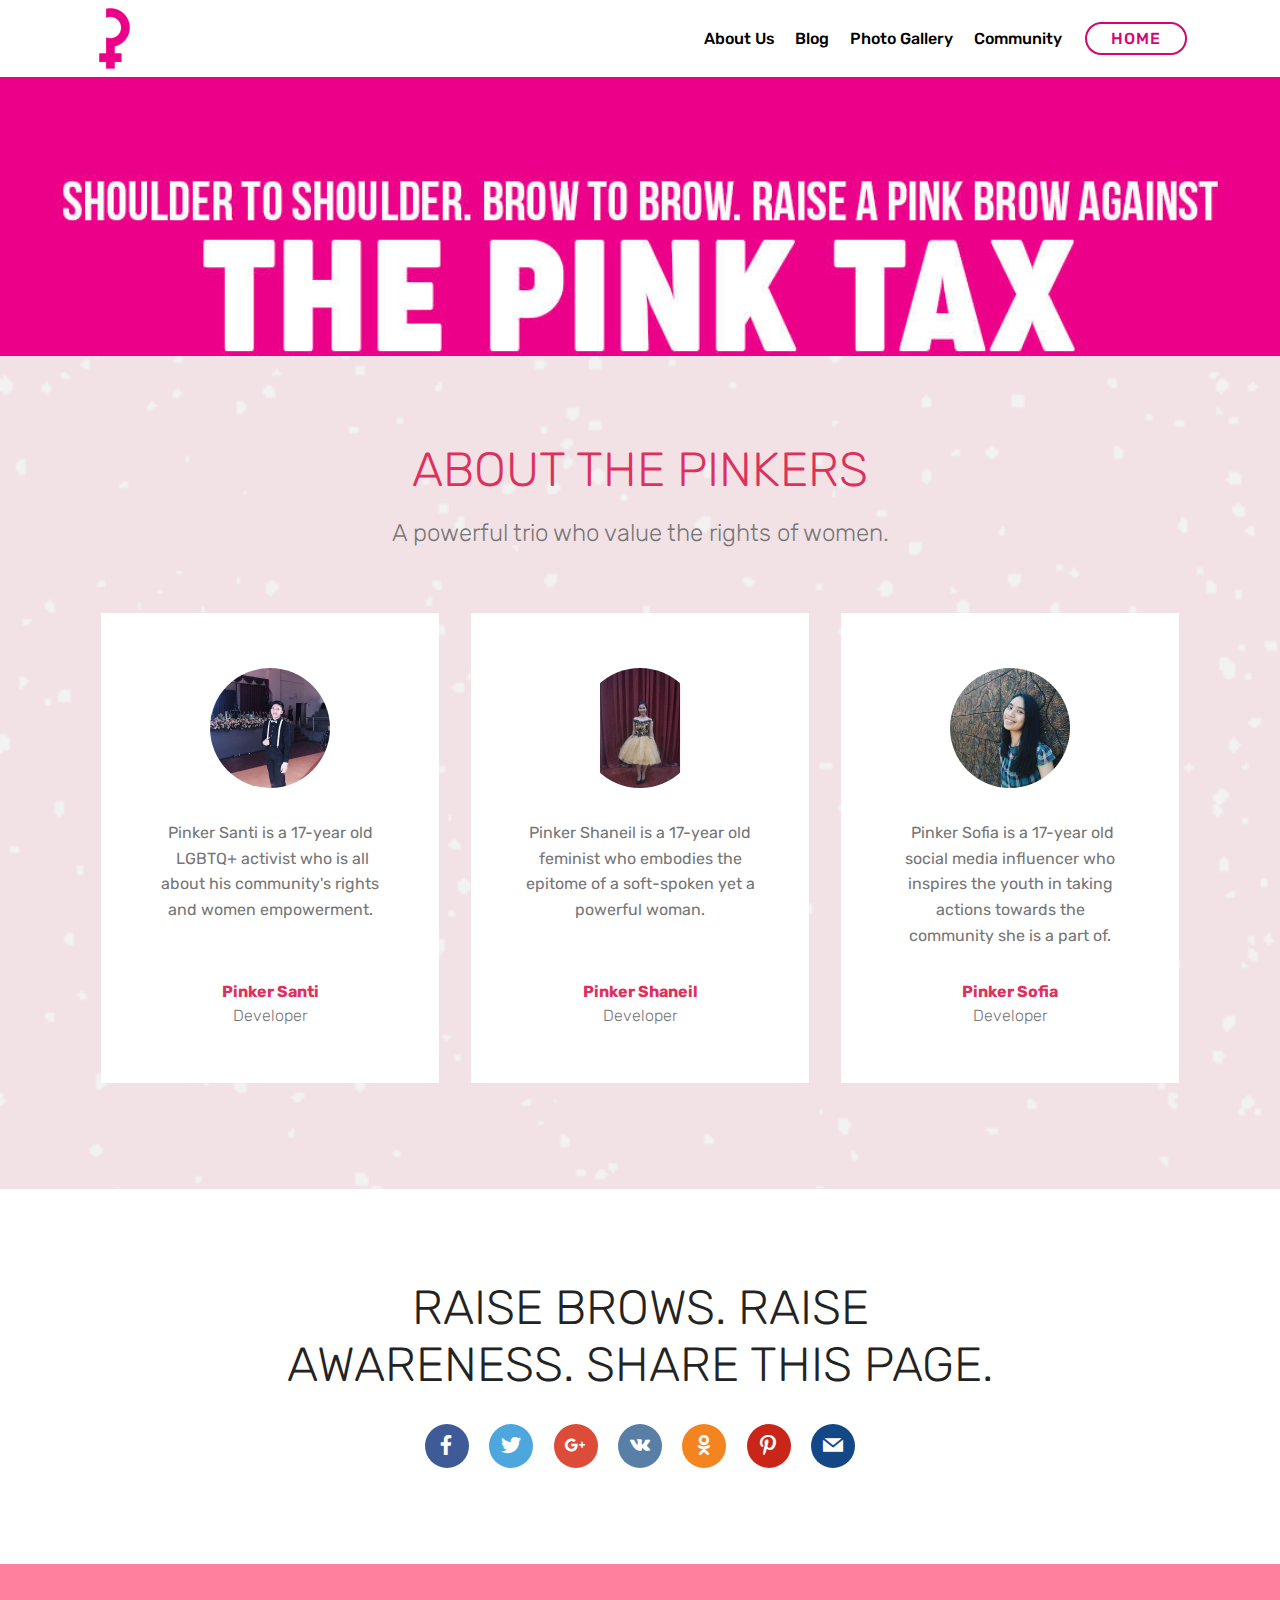
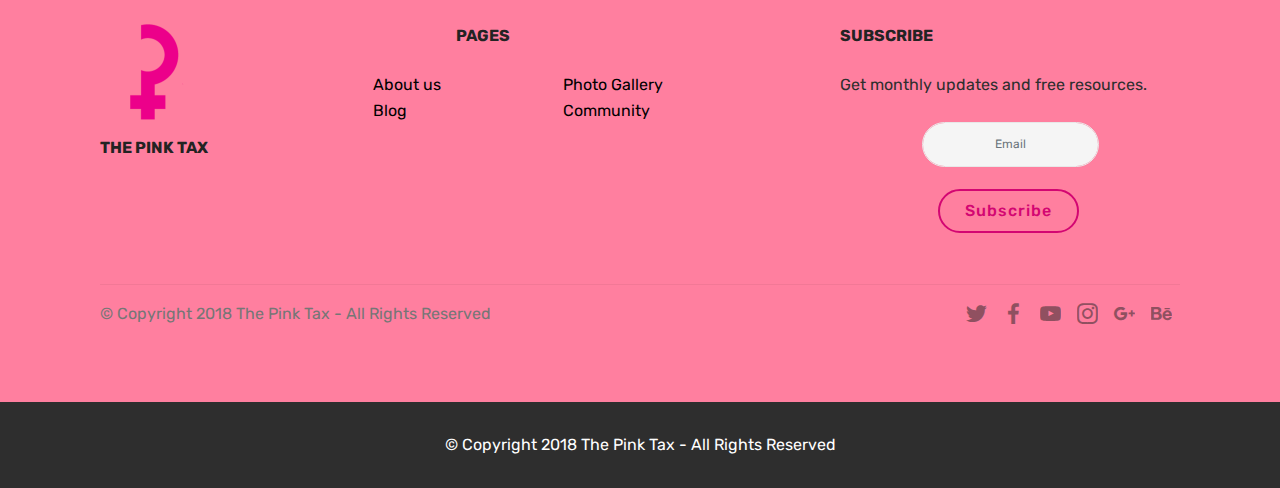
==== commit 2b89b4c7: "create github pages" ====
--- a/page1.html
+++ b/page1.html
@@ -14,8 +14,8 @@
   <link rel="stylesheet" href="assets/bootstrap/css/bootstrap.min.css">
   <link rel="stylesheet" href="assets/bootstrap/css/bootstrap-grid.min.css">
   <link rel="stylesheet" href="assets/bootstrap/css/bootstrap-reboot.min.css">
+  <link rel="stylesheet" href="assets/socicon/css/styles.css">
   <link rel="stylesheet" href="assets/dropdown/css/style.css">
-  <link rel="stylesheet" href="assets/socicon/css/styles.css">
   <link rel="stylesheet" href="assets/theme/css/style.css">
   <link rel="stylesheet" href="assets/mobirise/css/mbr-additional.css" type="text/css">
   
@@ -49,16 +49,16 @@
         <div class="collapse navbar-collapse" id="navbarSupportedContent">
             <ul class="navbar-nav nav-dropdown" data-app-modern-menu="true"><li class="nav-item">
                     <a class="nav-link link text-black display-4" href="page1.html">About Us</a>
-                </li><li class="nav-item"><a class="nav-link link text-black display-4" href="page2.html">Blog</a></li><li class="nav-item"><a class="nav-link link text-black display-4" href="https://mobirise.com">Photo Gallery</a></li>
+                </li><li class="nav-item"><a class="nav-link link text-black display-4" href="page2.html">Blog</a></li><li class="nav-item"><a class="nav-link link text-black display-4" href="page3.html">Photo Gallery</a></li>
                 <li class="nav-item">
-                    <a class="nav-link link text-black display-4" href="https://mobirise.com">Community</a>
+                    <a class="nav-link link text-black display-4" href="page4.html">Community</a>
                 </li></ul>
             <div class="navbar-buttons mbr-section-btn"><a class="btn btn-sm btn-secondary-outline display-4" href="index.html">HOME</a></div>
         </div>
     </nav>
 </section>
 
-<section class="engine"><a href="https://mobiri.se/b">how to create your own site</a></section><section class="header1 cid-r3ZwnIODjK mbr-parallax-background" id="header1-h">
+<section class="engine"><a href="https://mobiri.se/h">create your own web page</a></section><section class="header1 cid-r3ZwnIODjK mbr-parallax-background" id="header1-h">
 
     
 
@@ -100,7 +100,7 @@
                         <div class="testimonial-photo">
                             <img src="assets/images/17554360-1677468385600202-7450626312460849185-n-240x240.jpg" alt="" title="">
                         </div>
-                        <p class="mbr-text mbr-fonts-style display-7">Pinker Santi is a 17-year old &nbsp;LGBTQ+ activist who is all about his community's rights women empowerment.<br><br></p>
+                        <p class="mbr-text mbr-fonts-style display-7">Pinker Santi is a 17-year old &nbsp;LGBTQ+ activist who is all about his community's rights and women empowerment.<br><br></p>
                     </div>
                     <div class="card-footer">
                         <div class="mbr-author-name mbr-bold mbr-fonts-style display-7">Pinker Santi</div>
@@ -117,7 +117,7 @@
                         <div class="testimonial-photo">
                             <img src="assets/images/540045-1400748123296482-5699943321159105213-n-240x240.jpg" alt="" title="">
                         </div>
-                        <p class="mbr-text mbr-fonts-style display-7">Pinker Shaneil is a 17-year old feminist who embodies the epitome of a soft-spoken yet powerful woman.<br><br></p>
+                        <p class="mbr-text mbr-fonts-style display-7">Pinker Shaneil is a 17-year old feminist who embodies the epitome of a soft-spoken yet a powerful woman.<br><br></p>
                     </div>
                     <div class="card-footer">
                         <div class="mbr-author-name mbr-bold mbr-fonts-style display-7">Pinker Shaneil</div>
@@ -212,13 +212,13 @@
             </div>
             <div class="col-md-3 col-sm-4">
                 <p class="mb-4 mbr-fonts-style foot-title display-7"><strong>&nbsp; &nbsp; &nbsp; &nbsp; &nbsp; &nbsp; &nbsp; &nbsp; &nbsp; &nbsp; &nbsp; &nbsp; &nbsp; &nbsp; &nbsp; &nbsp; &nbsp; &nbsp; &nbsp; &nbsp; &nbsp; &nbsp; &nbsp; &nbsp; &nbsp; &nbsp; &nbsp; &nbsp; &nbsp;PAGES</strong></p>
-                <p class="mbr-text mbr-links-column mbr-fonts-style display-7">&nbsp; &nbsp; &nbsp; &nbsp; &nbsp; &nbsp; &nbsp; &nbsp; &nbsp; &nbsp; <a href="page1.html">&nbsp; About us </a>
-<br>&nbsp; &nbsp; &nbsp; &nbsp; &nbsp; &nbsp; &nbsp; &nbsp; <a href="page2.html">&nbsp; &nbsp; &nbsp; Blog&nbsp;</a></p><p><br><br><br></p><p>&nbsp;</p>
+                <p class="mbr-text mbr-links-column mbr-fonts-style display-7">&nbsp; &nbsp; &nbsp; &nbsp; &nbsp; &nbsp; &nbsp; &nbsp; &nbsp; &nbsp; <a href="page1.html" class="text-black">&nbsp; About us </a>
+<br>&nbsp; &nbsp; &nbsp; &nbsp; &nbsp; &nbsp; &nbsp; &nbsp; <a href="page2.html" class="text-black">&nbsp; &nbsp; &nbsp; Blog&nbsp;</a></p><p><br><br><br></p><p>&nbsp;</p>
             </div>
             <div class="col-md-3 col-sm-4">
                 <p class="mb-4 mbr-fonts-style foot-title display-7">&nbsp;</p>
-                <p class="mbr-text mbr-fonts-style mbr-links-column display-7">Photo Gallery    
-<br>Community</p>
+                <p class="mbr-text mbr-fonts-style mbr-links-column display-7"><a href="page3.html" class="text-black">Photo Gallery </a>   
+<br><a href="page4.html" class="text-black">Community</a></p>
             </div>
             <div class="col-md-4 col-sm-12">
                 <p class="mb-4 mbr-fonts-style foot-title display-7"><strong>
@@ -228,10 +228,10 @@
                     Get monthly updates and free resources.
                 </p>
                 <div class="media-container-column" data-form-type="formoid">
-                    <div data-form-alert="" hidden="" class="align-center">Thanks for filling out the form!</div>
-
-                    <form class="form-inline" action="https://mobirise.com/" method="post" data-form-title="Mobirise Form">
-                        <input type="hidden" value="KWffucFgTZADf4hAUnTA09A/jBPeZatOFdi8SJbvzrr+HgeP+mG2vR7pKlUYUKRN3il73UIqHnCrHrr13KoXn7RpZY7wf8mdbOO7k/dnxUEoBeYSGszjSOLnSUhoVbB6" data-form-email="true">
+                    
+
+                    <form class="form-inline" action="https://mobirise.com/" method="post">
+                        
                         <div class="form-group">
                             <input type="email" class="form-control input-sm input-inverse my-2" name="email" required="" data-form-field="Email" placeholder="Email" id="email-footer3-m">
                         </div>
@@ -315,12 +315,11 @@
   <script src="assets/tether/tether.min.js"></script>
   <script src="assets/bootstrap/js/bootstrap.min.js"></script>
   <script src="assets/smoothscroll/smooth-scroll.js"></script>
-  <script src="assets/dropdown/js/script.min.js"></script>
   <script src="assets/touchswipe/jquery.touch-swipe.min.js"></script>
   <script src="assets/parallax/jarallax.min.js"></script>
   <script src="assets/sociallikes/social-likes.js"></script>
+  <script src="assets/dropdown/js/script.min.js"></script>
   <script src="assets/theme/js/script.js"></script>
-  <script src="assets/formoid/formoid.min.js"></script>
   
   
 </body>
--- a/assets/mobirise/css/mbr-additional.css
+++ b/assets/mobirise/css/mbr-additional.css
@@ -3671,3 +3671,1400 @@
   padding-bottom: 30px;
   background-color: #2e2e2e;
 }
+.cid-r4En8gPTQx .navbar {
+  background: #ffffff;
+  transition: none;
+  min-height: 77px;
+  padding: .5rem 0;
+}
+.cid-r4En8gPTQx .navbar-dropdown.bg-color.transparent.opened {
+  background: #ffffff;
+}
+.cid-r4En8gPTQx a {
+  font-style: normal;
+}
+.cid-r4En8gPTQx .nav-item span {
+  padding-right: 0.4em;
+  line-height: 0.5em;
+  vertical-align: text-bottom;
+  position: relative;
+  text-decoration: none;
+}
+.cid-r4En8gPTQx .nav-item a {
+  display: flex;
+  align-items: center;
+  justify-content: center;
+  padding: 0.7rem 0 !important;
+  margin: 0rem .65rem !important;
+}
+.cid-r4En8gPTQx .nav-item:focus,
+.cid-r4En8gPTQx .nav-link:focus {
+  outline: none;
+}
+.cid-r4En8gPTQx .btn {
+  padding: 0.4rem 1.5rem;
+  display: inline-flex;
+  align-items: center;
+}
+.cid-r4En8gPTQx .btn .mbr-iconfont {
+  font-size: 1.6rem;
+}
+.cid-r4En8gPTQx .menu-logo {
+  margin-right: auto;
+}
+.cid-r4En8gPTQx .menu-logo .navbar-brand {
+  display: flex;
+  margin-left: 5rem;
+  padding: 0;
+  transition: padding .2s;
+  min-height: 3.8rem;
+  align-items: center;
+}
+.cid-r4En8gPTQx .menu-logo .navbar-brand .navbar-caption-wrap {
+  display: flex;
+  -webkit-align-items: center;
+  align-items: center;
+  word-break: break-word;
+  min-width: 7rem;
+  margin: .3rem 0;
+}
+.cid-r4En8gPTQx .menu-logo .navbar-brand .navbar-caption-wrap .navbar-caption {
+  line-height: 1.2rem !important;
+  padding-right: 2rem;
+}
+.cid-r4En8gPTQx .menu-logo .navbar-brand .navbar-logo {
+  font-size: 4rem;
+  transition: font-size 0.25s;
+}
+.cid-r4En8gPTQx .menu-logo .navbar-brand .navbar-logo img {
+  display: flex;
+}
+.cid-r4En8gPTQx .menu-logo .navbar-brand .navbar-logo .mbr-iconfont {
+  transition: font-size 0.25s;
+}
+.cid-r4En8gPTQx .navbar-toggleable-sm .navbar-collapse {
+  justify-content: flex-end;
+  -webkit-justify-content: flex-end;
+  padding-right: 5rem;
+  width: auto;
+}
+.cid-r4En8gPTQx .navbar-toggleable-sm .navbar-collapse .navbar-nav {
+  flex-wrap: wrap;
+  -webkit-flex-wrap: wrap;
+  padding-left: 0;
+}
+.cid-r4En8gPTQx .navbar-toggleable-sm .navbar-collapse .navbar-nav .nav-item {
+  -webkit-align-self: center;
+  align-self: center;
+}
+.cid-r4En8gPTQx .navbar-toggleable-sm .navbar-collapse .navbar-buttons {
+  padding-left: 0;
+  padding-bottom: 0;
+}
+.cid-r4En8gPTQx .dropdown .dropdown-menu {
+  background: #ffffff;
+  display: none;
+  position: absolute;
+  min-width: 5rem;
+  padding-top: 1.4rem;
+  padding-bottom: 1.4rem;
+  text-align: left;
+}
+.cid-r4En8gPTQx .dropdown .dropdown-menu .dropdown-item {
+  width: auto;
+  padding: 0.235em 1.5385em 0.235em 1.5385em !important;
+}
+.cid-r4En8gPTQx .dropdown .dropdown-menu .dropdown-item::after {
+  right: 0.5rem;
+}
+.cid-r4En8gPTQx .dropdown .dropdown-menu .dropdown-submenu {
+  margin: 0;
+}
+.cid-r4En8gPTQx .dropdown.open > .dropdown-menu {
+  display: block;
+}
+.cid-r4En8gPTQx .navbar-toggleable-sm.opened:after {
+  position: absolute;
+  width: 100vw;
+  height: 100vh;
+  content: '';
+  background-color: rgba(0, 0, 0, 0.1);
+  left: 0;
+  bottom: 0;
+  transform: translateY(100%);
+  -webkit-transform: translateY(100%);
+  z-index: 1000;
+}
+.cid-r4En8gPTQx .navbar.navbar-short {
+  min-height: 60px;
+  transition: all .2s;
+}
+.cid-r4En8gPTQx .navbar.navbar-short .navbar-toggler-right {
+  top: 20px;
+}
+.cid-r4En8gPTQx .navbar.navbar-short .navbar-logo a {
+  font-size: 2.5rem !important;
+  line-height: 2.5rem;
+  transition: font-size 0.25s;
+}
+.cid-r4En8gPTQx .navbar.navbar-short .navbar-logo a .mbr-iconfont {
+  font-size: 2.5rem !important;
+}
+.cid-r4En8gPTQx .navbar.navbar-short .navbar-logo a img {
+  height: 3rem !important;
+}
+.cid-r4En8gPTQx .navbar.navbar-short .navbar-brand {
+  min-height: 3rem;
+}
+.cid-r4En8gPTQx button.navbar-toggler {
+  width: 31px;
+  height: 18px;
+  cursor: pointer;
+  transition: all .2s;
+  top: 1.5rem;
+  right: 1rem;
+}
+.cid-r4En8gPTQx button.navbar-toggler:focus {
+  outline: none;
+}
+.cid-r4En8gPTQx button.navbar-toggler .hamburger span {
+  position: absolute;
+  right: 0;
+  width: 30px;
+  height: 2px;
+  border-right: 5px;
+  background-color: #333333;
+}
+.cid-r4En8gPTQx button.navbar-toggler .hamburger span:nth-child(1) {
+  top: 0;
+  transition: all .2s;
+}
+.cid-r4En8gPTQx button.navbar-toggler .hamburger span:nth-child(2) {
+  top: 8px;
+  transition: all .15s;
+}
+.cid-r4En8gPTQx button.navbar-toggler .hamburger span:nth-child(3) {
+  top: 8px;
+  transition: all .15s;
+}
+.cid-r4En8gPTQx button.navbar-toggler .hamburger span:nth-child(4) {
+  top: 16px;
+  transition: all .2s;
+}
+.cid-r4En8gPTQx nav.opened .hamburger span:nth-child(1) {
+  top: 8px;
+  width: 0;
+  opacity: 0;
+  right: 50%;
+  transition: all .2s;
+}
+.cid-r4En8gPTQx nav.opened .hamburger span:nth-child(2) {
+  -webkit-transform: rotate(45deg);
+  transform: rotate(45deg);
+  transition: all .25s;
+}
+.cid-r4En8gPTQx nav.opened .hamburger span:nth-child(3) {
+  -webkit-transform: rotate(-45deg);
+  transform: rotate(-45deg);
+  transition: all .25s;
+}
+.cid-r4En8gPTQx nav.opened .hamburger span:nth-child(4) {
+  top: 8px;
+  width: 0;
+  opacity: 0;
+  right: 50%;
+  transition: all .2s;
+}
+.cid-r4En8gPTQx .collapsed.navbar-expand {
+  flex-direction: column;
+}
+.cid-r4En8gPTQx .collapsed .btn {
+  display: flex;
+}
+.cid-r4En8gPTQx .collapsed .navbar-collapse {
+  display: none !important;
+  padding-right: 0 !important;
+}
+.cid-r4En8gPTQx .collapsed .navbar-collapse.collapsing,
+.cid-r4En8gPTQx .collapsed .navbar-collapse.show {
+  display: block !important;
+}
+.cid-r4En8gPTQx .collapsed .navbar-collapse.collapsing .navbar-nav,
+.cid-r4En8gPTQx .collapsed .navbar-collapse.show .navbar-nav {
+  display: block;
+  text-align: center;
+}
+.cid-r4En8gPTQx .collapsed .navbar-collapse.collapsing .navbar-nav .nav-item,
+.cid-r4En8gPTQx .collapsed .navbar-collapse.show .navbar-nav .nav-item {
+  clear: both;
+}
+.cid-r4En8gPTQx .collapsed .navbar-collapse.collapsing .navbar-buttons,
+.cid-r4En8gPTQx .collapsed .navbar-collapse.show .navbar-buttons {
+  text-align: center;
+}
+.cid-r4En8gPTQx .collapsed .navbar-collapse.collapsing .navbar-buttons:last-child,
+.cid-r4En8gPTQx .collapsed .navbar-collapse.show .navbar-buttons:last-child {
+  margin-bottom: 1rem;
+}
+.cid-r4En8gPTQx .collapsed button.navbar-toggler {
+  display: block;
+}
+.cid-r4En8gPTQx .collapsed .navbar-brand {
+  margin-left: 1rem !important;
+}
+.cid-r4En8gPTQx .collapsed .navbar-toggleable-sm {
+  flex-direction: column;
+  -webkit-flex-direction: column;
+}
+.cid-r4En8gPTQx .collapsed .dropdown .dropdown-menu {
+  width: 100%;
+  text-align: center;
+  position: relative;
+  opacity: 0;
+  display: block;
+  height: 0;
+  visibility: hidden;
+  padding: 0;
+  transition-duration: .5s;
+  transition-property: opacity,padding,height;
+}
+.cid-r4En8gPTQx .collapsed .dropdown.open > .dropdown-menu {
+  position: relative;
+  opacity: 1;
+  height: auto;
+  padding: 1.4rem 0;
+  visibility: visible;
+}
+.cid-r4En8gPTQx .collapsed .dropdown .dropdown-submenu {
+  left: 0;
+  text-align: center;
+  width: 100%;
+}
+.cid-r4En8gPTQx .collapsed .dropdown .dropdown-toggle[data-toggle="dropdown-submenu"]::after {
+  margin-top: 0;
+  position: inherit;
+  right: 0;
+  top: 50%;
+  display: inline-block;
+  width: 0;
+  height: 0;
+  margin-left: .3em;
+  vertical-align: middle;
+  content: "";
+  border-top: .30em solid;
+  border-right: .30em solid transparent;
+  border-left: .30em solid transparent;
+}
+@media (max-width: 991px) {
+  .cid-r4En8gPTQx.navbar-expand {
+    flex-direction: column;
+  }
+  .cid-r4En8gPTQx img {
+    height: 3.8rem !important;
+  }
+  .cid-r4En8gPTQx .btn {
+    display: flex;
+  }
+  .cid-r4En8gPTQx button.navbar-toggler {
+    display: block;
+  }
+  .cid-r4En8gPTQx .navbar-brand {
+    margin-left: 1rem !important;
+  }
+  .cid-r4En8gPTQx .navbar-toggleable-sm {
+    flex-direction: column;
+    -webkit-flex-direction: column;
+  }
+  .cid-r4En8gPTQx .navbar-collapse {
+    display: none !important;
+    padding-right: 0 !important;
+  }
+  .cid-r4En8gPTQx .navbar-collapse.collapsing,
+  .cid-r4En8gPTQx .navbar-collapse.show {
+    display: block !important;
+  }
+  .cid-r4En8gPTQx .navbar-collapse.collapsing .navbar-nav,
+  .cid-r4En8gPTQx .navbar-collapse.show .navbar-nav {
+    display: block;
+    text-align: center;
+  }
+  .cid-r4En8gPTQx .navbar-collapse.collapsing .navbar-nav .nav-item,
+  .cid-r4En8gPTQx .navbar-collapse.show .navbar-nav .nav-item {
+    clear: both;
+  }
+  .cid-r4En8gPTQx .navbar-collapse.collapsing .navbar-buttons,
+  .cid-r4En8gPTQx .navbar-collapse.show .navbar-buttons {
+    text-align: center;
+  }
+  .cid-r4En8gPTQx .navbar-collapse.collapsing .navbar-buttons:last-child,
+  .cid-r4En8gPTQx .navbar-collapse.show .navbar-buttons:last-child {
+    margin-bottom: 1rem;
+  }
+  .cid-r4En8gPTQx .dropdown .dropdown-menu {
+    width: 100%;
+    text-align: center;
+    position: relative;
+    opacity: 0;
+    display: block;
+    height: 0;
+    visibility: hidden;
+    padding: 0;
+    transition-duration: .5s;
+    transition-property: opacity,padding,height;
+  }
+  .cid-r4En8gPTQx .dropdown.open > .dropdown-menu {
+    position: relative;
+    opacity: 1;
+    height: auto;
+    padding: 1.4rem 0;
+    visibility: visible;
+  }
+  .cid-r4En8gPTQx .dropdown .dropdown-submenu {
+    left: 0;
+    text-align: center;
+    width: 100%;
+  }
+  .cid-r4En8gPTQx .dropdown .dropdown-toggle[data-toggle="dropdown-submenu"]::after {
+    margin-top: 0;
+    position: inherit;
+    right: 0;
+    top: 50%;
+    display: inline-block;
+    width: 0;
+    height: 0;
+    margin-left: .3em;
+    vertical-align: middle;
+    content: "";
+    border-top: .30em solid;
+    border-right: .30em solid transparent;
+    border-left: .30em solid transparent;
+  }
+}
+@media (min-width: 767px) {
+  .cid-r4En8gPTQx .menu-logo {
+    flex-shrink: 0;
+  }
+}
+.cid-r4En8gPTQx .navbar-collapse {
+  flex-basis: auto;
+}
+.cid-r4En8gPTQx .nav-link:hover,
+.cid-r4En8gPTQx .dropdown-item:hover {
+  color: #767676 !important;
+}
+.cid-r4En8hGFEW {
+  padding-top: 135px;
+  padding-bottom: 45px;
+  background-image: url("../../../assets/images/new-1500x500.jpg");
+}
+.cid-r4EplXxeRL {
+  background: #ffffff;
+}
+.cid-r4EplXxeRL .video-block {
+  margin: auto;
+  width: 100% !important;
+}
+@media (max-width: 768px) {
+  .cid-r4EplXxeRL .video-block {
+    width: 100% !important;
+  }
+}
+.cid-r4EnsbcHUw {
+  background-image: url("../../../assets/images/img20180924174518.jpg");
+}
+.cid-r4Eo09m49M {
+  background-image: url("../../../assets/images/img20180924170156.jpg");
+}
+.cid-r4Eo09m49M H3 {
+  color: #ffffff;
+}
+.cid-r4EoIvPtXB {
+  background-image: url("../../../assets/images/img20180924172940.jpg");
+}
+.cid-r4EwtptgHK {
+  background-image: url("../../../assets/images/img20180924173650.jpg");
+}
+.cid-r4EpCsrKG5 {
+  background-image: url("../../../assets/images/lagay.jpg");
+}
+.cid-r530rJTaWM {
+  padding-top: 0px;
+  padding-bottom: 0px;
+  background-color: #ffffff;
+}
+.cid-r530rJTaWM .mbr-slider .carousel-control {
+  background: #1b1b1b;
+}
+.cid-r530rJTaWM .mbr-slider .carousel-control-prev {
+  left: 0;
+  margin-left: 2.5rem;
+}
+.cid-r530rJTaWM .mbr-slider .carousel-control-next {
+  right: 0;
+  margin-right: 2.5rem;
+}
+.cid-r530rJTaWM .mbr-slider .modal-body .close {
+  background: #1b1b1b;
+}
+.cid-r530rJTaWM .mbr-gallery-item > div::before {
+  content: '';
+  position: absolute;
+  left: 0;
+  top: 0;
+  width: 100%;
+  height: 100%;
+  background: #de305c;
+  background: linear-gradient(to left, #de305c, #ff7f9f) !important;
+  opacity: 0;
+  -webkit-transition: 0.2s opacity ease-in-out;
+  transition: 0.2s opacity ease-in-out;
+}
+.cid-r530rJTaWM .mbr-gallery-item > div:hover .mbr-gallery-title::before {
+  background: transparent !important;
+}
+.cid-r530rJTaWM .mbr-gallery-item > div:hover:before {
+  opacity: 0.4 !important;
+}
+.cid-r530rJTaWM .mbr-gallery-title {
+  font-size: .9em;
+  position: absolute;
+  display: block;
+  width: 100%;
+  bottom: 0;
+  padding: 1rem;
+  color: #fff;
+  z-index: 2;
+}
+.cid-r530rJTaWM .mbr-gallery-title:before {
+  content: " ";
+  width: 100%;
+  height: 100%;
+  top: 0;
+  left: 0;
+  z-index: -1;
+  position: absolute;
+  background: #de305c !important;
+  background: linear-gradient(to left, #de305c, #ff7f9f) !important;
+  opacity: 0.4;
+  -webkit-transition: 0.2s background ease-in-out;
+  transition: 0.2s background ease-in-out;
+}
+.cid-r4En8lZy3j {
+  padding-top: 90px;
+  padding-bottom: 90px;
+  background-color: #ffffff;
+}
+.cid-r4En8lZy3j .socicon-bg-facebook {
+  background: #3e5b98;
+  color: #ffffff;
+}
+.cid-r4En8lZy3j .socicon-bg-twitter {
+  background: #4da7de;
+  color: #ffffff;
+}
+.cid-r4En8lZy3j .socicon-bg-googleplus {
+  background: #dd4b39;
+  color: #ffffff;
+}
+.cid-r4En8lZy3j .socicon-bg-vkontakte {
+  background: #5a7fa6;
+  color: #ffffff;
+}
+.cid-r4En8lZy3j .socicon-bg-odnoklassniki {
+  background: #f48420;
+  color: #ffffff;
+}
+.cid-r4En8lZy3j .socicon-bg-pinterest {
+  background: #c92619;
+  color: #ffffff;
+}
+.cid-r4En8lZy3j .socicon-bg-mail {
+  background: #134785;
+  color: #ffffff;
+}
+.cid-r4En8lZy3j .btn-social {
+  border: none !important;
+}
+.cid-r4En8lZy3j [class^="socicon-"]:before,
+.cid-r4En8lZy3j [class*=" socicon-"]:before {
+  line-height: 44px;
+}
+@media (max-width: 767px) {
+  .cid-r4En8lZy3j .btn {
+    font-size: 20px !important;
+  }
+}
+.cid-r4En8mV9jX {
+  padding-top: 60px;
+  padding-bottom: 60px;
+  background-color: #ff7f9f;
+}
+.cid-r4En8mV9jX .form-text {
+  color: #2e2e2e;
+}
+@media (max-width: 767px) {
+  .cid-r4En8mV9jX .content {
+    text-align: center;
+  }
+  .cid-r4En8mV9jX .content > div:not(:last-child) {
+    margin-bottom: 2rem;
+  }
+}
+.cid-r4En8mV9jX .input-group {
+  flex-wrap: wrap;
+  -webkit-flex-wrap: wrap;
+  justify-content: center;
+}
+.cid-r4En8mV9jX .input-group-btn {
+  display: inline-block;
+}
+.cid-r4En8mV9jX .input-group-btn a.btn {
+  margin: 0 !important;
+  color: #fff;
+}
+.cid-r4En8mV9jX .img-logo img {
+  height: 6rem;
+}
+.cid-r4En8mV9jX [type="email"] {
+  font-size: .75rem;
+  text-align: center;
+  min-width: 150px;
+}
+.cid-r4En8mV9jX [type="submit"] {
+  padding: .75rem 1.5625rem !important;
+  margin-left: .625rem;
+  text-transform: none;
+  text-align: center;
+}
+.cid-r4En8mV9jX .copyright .mbr-text {
+  color: #767676;
+}
+@media (max-width: 767px) {
+  .cid-r4En8mV9jX .footer-lower .copyright {
+    margin-bottom: 1rem;
+    text-align: center;
+  }
+}
+.cid-r4En8mV9jX .footer-lower hr {
+  margin: 1rem 0;
+  border-color: #000;
+  opacity: .05;
+}
+.cid-r4En8mV9jX .footer-lower .social-list {
+  padding-left: 0;
+  margin-bottom: 0;
+  list-style: none;
+  display: flex;
+  flex-wrap: wrap;
+  justify-content: flex-end;
+  -webkit-justify-content: flex-end;
+}
+.cid-r4En8mV9jX .footer-lower .social-list .mbr-iconfont-social {
+  font-size: 1.3rem;
+  color: #232323;
+}
+.cid-r4En8mV9jX .footer-lower .social-list .soc-item {
+  margin: 0 .5rem;
+}
+.cid-r4En8mV9jX .footer-lower .social-list a {
+  margin: 0;
+  opacity: .5;
+  -webkit-transition: .2s linear;
+  transition: .2s linear;
+}
+.cid-r4En8mV9jX .footer-lower .social-list a:hover {
+  opacity: 1;
+}
+@media (max-width: 767px) {
+  .cid-r4En8mV9jX .footer-lower .social-list {
+    justify-content: center;
+    -webkit-justify-content: center;
+  }
+}
+.cid-r4En8mV9jX form .input-group input.form-control,
+.cid-r4En8mV9jX form .input-group-btn .btn {
+  border-top-right-radius: 3px;
+  border-bottom-right-radius: 3px;
+  border-top-left-radius: 3px;
+  border-bottom-left-radius: 3px;
+}
+.cid-r4En8mV9jX .form-inline {
+  justify-content: center;
+}
+.cid-r4En8mV9jX .form-group {
+  margin: 0;
+}
+@media (max-width: 767px) {
+  .cid-r4En8mV9jX .foot-logo {
+    text-align: center !important;
+  }
+  .cid-r4En8mV9jX .foot-title {
+    text-align: center !important;
+  }
+  .cid-r4En8mV9jX .mbr-text {
+    text-align: center !important;
+  }
+}
+.cid-r4En8mV9jX .mbr-links-column P {
+  color: #232323;
+}
+.cid-r4En8mV9jX .foot-title B {
+  color: #232323;
+}
+.cid-r4En8mV9jX .foot-logo {
+  color: #232323;
+  text-align: left;
+}
+.cid-r4En8ojN01 {
+  padding-top: 30px;
+  padding-bottom: 30px;
+  background-color: #2e2e2e;
+}
+.cid-r4EpLadYa5 .navbar {
+  background: #ffffff;
+  transition: none;
+  min-height: 77px;
+  padding: .5rem 0;
+}
+.cid-r4EpLadYa5 .navbar-dropdown.bg-color.transparent.opened {
+  background: #ffffff;
+}
+.cid-r4EpLadYa5 a {
+  font-style: normal;
+}
+.cid-r4EpLadYa5 .nav-item span {
+  padding-right: 0.4em;
+  line-height: 0.5em;
+  vertical-align: text-bottom;
+  position: relative;
+  text-decoration: none;
+}
+.cid-r4EpLadYa5 .nav-item a {
+  display: flex;
+  align-items: center;
+  justify-content: center;
+  padding: 0.7rem 0 !important;
+  margin: 0rem .65rem !important;
+}
+.cid-r4EpLadYa5 .nav-item:focus,
+.cid-r4EpLadYa5 .nav-link:focus {
+  outline: none;
+}
+.cid-r4EpLadYa5 .btn {
+  padding: 0.4rem 1.5rem;
+  display: inline-flex;
+  align-items: center;
+}
+.cid-r4EpLadYa5 .btn .mbr-iconfont {
+  font-size: 1.6rem;
+}
+.cid-r4EpLadYa5 .menu-logo {
+  margin-right: auto;
+}
+.cid-r4EpLadYa5 .menu-logo .navbar-brand {
+  display: flex;
+  margin-left: 5rem;
+  padding: 0;
+  transition: padding .2s;
+  min-height: 3.8rem;
+  align-items: center;
+}
+.cid-r4EpLadYa5 .menu-logo .navbar-brand .navbar-caption-wrap {
+  display: flex;
+  -webkit-align-items: center;
+  align-items: center;
+  word-break: break-word;
+  min-width: 7rem;
+  margin: .3rem 0;
+}
+.cid-r4EpLadYa5 .menu-logo .navbar-brand .navbar-caption-wrap .navbar-caption {
+  line-height: 1.2rem !important;
+  padding-right: 2rem;
+}
+.cid-r4EpLadYa5 .menu-logo .navbar-brand .navbar-logo {
+  font-size: 4rem;
+  transition: font-size 0.25s;
+}
+.cid-r4EpLadYa5 .menu-logo .navbar-brand .navbar-logo img {
+  display: flex;
+}
+.cid-r4EpLadYa5 .menu-logo .navbar-brand .navbar-logo .mbr-iconfont {
+  transition: font-size 0.25s;
+}
+.cid-r4EpLadYa5 .navbar-toggleable-sm .navbar-collapse {
+  justify-content: flex-end;
+  -webkit-justify-content: flex-end;
+  padding-right: 5rem;
+  width: auto;
+}
+.cid-r4EpLadYa5 .navbar-toggleable-sm .navbar-collapse .navbar-nav {
+  flex-wrap: wrap;
+  -webkit-flex-wrap: wrap;
+  padding-left: 0;
+}
+.cid-r4EpLadYa5 .navbar-toggleable-sm .navbar-collapse .navbar-nav .nav-item {
+  -webkit-align-self: center;
+  align-self: center;
+}
+.cid-r4EpLadYa5 .navbar-toggleable-sm .navbar-collapse .navbar-buttons {
+  padding-left: 0;
+  padding-bottom: 0;
+}
+.cid-r4EpLadYa5 .dropdown .dropdown-menu {
+  background: #ffffff;
+  display: none;
+  position: absolute;
+  min-width: 5rem;
+  padding-top: 1.4rem;
+  padding-bottom: 1.4rem;
+  text-align: left;
+}
+.cid-r4EpLadYa5 .dropdown .dropdown-menu .dropdown-item {
+  width: auto;
+  padding: 0.235em 1.5385em 0.235em 1.5385em !important;
+}
+.cid-r4EpLadYa5 .dropdown .dropdown-menu .dropdown-item::after {
+  right: 0.5rem;
+}
+.cid-r4EpLadYa5 .dropdown .dropdown-menu .dropdown-submenu {
+  margin: 0;
+}
+.cid-r4EpLadYa5 .dropdown.open > .dropdown-menu {
+  display: block;
+}
+.cid-r4EpLadYa5 .navbar-toggleable-sm.opened:after {
+  position: absolute;
+  width: 100vw;
+  height: 100vh;
+  content: '';
+  background-color: rgba(0, 0, 0, 0.1);
+  left: 0;
+  bottom: 0;
+  transform: translateY(100%);
+  -webkit-transform: translateY(100%);
+  z-index: 1000;
+}
+.cid-r4EpLadYa5 .navbar.navbar-short {
+  min-height: 60px;
+  transition: all .2s;
+}
+.cid-r4EpLadYa5 .navbar.navbar-short .navbar-toggler-right {
+  top: 20px;
+}
+.cid-r4EpLadYa5 .navbar.navbar-short .navbar-logo a {
+  font-size: 2.5rem !important;
+  line-height: 2.5rem;
+  transition: font-size 0.25s;
+}
+.cid-r4EpLadYa5 .navbar.navbar-short .navbar-logo a .mbr-iconfont {
+  font-size: 2.5rem !important;
+}
+.cid-r4EpLadYa5 .navbar.navbar-short .navbar-logo a img {
+  height: 3rem !important;
+}
+.cid-r4EpLadYa5 .navbar.navbar-short .navbar-brand {
+  min-height: 3rem;
+}
+.cid-r4EpLadYa5 button.navbar-toggler {
+  width: 31px;
+  height: 18px;
+  cursor: pointer;
+  transition: all .2s;
+  top: 1.5rem;
+  right: 1rem;
+}
+.cid-r4EpLadYa5 button.navbar-toggler:focus {
+  outline: none;
+}
+.cid-r4EpLadYa5 button.navbar-toggler .hamburger span {
+  position: absolute;
+  right: 0;
+  width: 30px;
+  height: 2px;
+  border-right: 5px;
+  background-color: #333333;
+}
+.cid-r4EpLadYa5 button.navbar-toggler .hamburger span:nth-child(1) {
+  top: 0;
+  transition: all .2s;
+}
+.cid-r4EpLadYa5 button.navbar-toggler .hamburger span:nth-child(2) {
+  top: 8px;
+  transition: all .15s;
+}
+.cid-r4EpLadYa5 button.navbar-toggler .hamburger span:nth-child(3) {
+  top: 8px;
+  transition: all .15s;
+}
+.cid-r4EpLadYa5 button.navbar-toggler .hamburger span:nth-child(4) {
+  top: 16px;
+  transition: all .2s;
+}
+.cid-r4EpLadYa5 nav.opened .hamburger span:nth-child(1) {
+  top: 8px;
+  width: 0;
+  opacity: 0;
+  right: 50%;
+  transition: all .2s;
+}
+.cid-r4EpLadYa5 nav.opened .hamburger span:nth-child(2) {
+  -webkit-transform: rotate(45deg);
+  transform: rotate(45deg);
+  transition: all .25s;
+}
+.cid-r4EpLadYa5 nav.opened .hamburger span:nth-child(3) {
+  -webkit-transform: rotate(-45deg);
+  transform: rotate(-45deg);
+  transition: all .25s;
+}
+.cid-r4EpLadYa5 nav.opened .hamburger span:nth-child(4) {
+  top: 8px;
+  width: 0;
+  opacity: 0;
+  right: 50%;
+  transition: all .2s;
+}
+.cid-r4EpLadYa5 .collapsed.navbar-expand {
+  flex-direction: column;
+}
+.cid-r4EpLadYa5 .collapsed .btn {
+  display: flex;
+}
+.cid-r4EpLadYa5 .collapsed .navbar-collapse {
+  display: none !important;
+  padding-right: 0 !important;
+}
+.cid-r4EpLadYa5 .collapsed .navbar-collapse.collapsing,
+.cid-r4EpLadYa5 .collapsed .navbar-collapse.show {
+  display: block !important;
+}
+.cid-r4EpLadYa5 .collapsed .navbar-collapse.collapsing .navbar-nav,
+.cid-r4EpLadYa5 .collapsed .navbar-collapse.show .navbar-nav {
+  display: block;
+  text-align: center;
+}
+.cid-r4EpLadYa5 .collapsed .navbar-collapse.collapsing .navbar-nav .nav-item,
+.cid-r4EpLadYa5 .collapsed .navbar-collapse.show .navbar-nav .nav-item {
+  clear: both;
+}
+.cid-r4EpLadYa5 .collapsed .navbar-collapse.collapsing .navbar-buttons,
+.cid-r4EpLadYa5 .collapsed .navbar-collapse.show .navbar-buttons {
+  text-align: center;
+}
+.cid-r4EpLadYa5 .collapsed .navbar-collapse.collapsing .navbar-buttons:last-child,
+.cid-r4EpLadYa5 .collapsed .navbar-collapse.show .navbar-buttons:last-child {
+  margin-bottom: 1rem;
+}
+.cid-r4EpLadYa5 .collapsed button.navbar-toggler {
+  display: block;
+}
+.cid-r4EpLadYa5 .collapsed .navbar-brand {
+  margin-left: 1rem !important;
+}
+.cid-r4EpLadYa5 .collapsed .navbar-toggleable-sm {
+  flex-direction: column;
+  -webkit-flex-direction: column;
+}
+.cid-r4EpLadYa5 .collapsed .dropdown .dropdown-menu {
+  width: 100%;
+  text-align: center;
+  position: relative;
+  opacity: 0;
+  display: block;
+  height: 0;
+  visibility: hidden;
+  padding: 0;
+  transition-duration: .5s;
+  transition-property: opacity,padding,height;
+}
+.cid-r4EpLadYa5 .collapsed .dropdown.open > .dropdown-menu {
+  position: relative;
+  opacity: 1;
+  height: auto;
+  padding: 1.4rem 0;
+  visibility: visible;
+}
+.cid-r4EpLadYa5 .collapsed .dropdown .dropdown-submenu {
+  left: 0;
+  text-align: center;
+  width: 100%;
+}
+.cid-r4EpLadYa5 .collapsed .dropdown .dropdown-toggle[data-toggle="dropdown-submenu"]::after {
+  margin-top: 0;
+  position: inherit;
+  right: 0;
+  top: 50%;
+  display: inline-block;
+  width: 0;
+  height: 0;
+  margin-left: .3em;
+  vertical-align: middle;
+  content: "";
+  border-top: .30em solid;
+  border-right: .30em solid transparent;
+  border-left: .30em solid transparent;
+}
+@media (max-width: 991px) {
+  .cid-r4EpLadYa5.navbar-expand {
+    flex-direction: column;
+  }
+  .cid-r4EpLadYa5 img {
+    height: 3.8rem !important;
+  }
+  .cid-r4EpLadYa5 .btn {
+    display: flex;
+  }
+  .cid-r4EpLadYa5 button.navbar-toggler {
+    display: block;
+  }
+  .cid-r4EpLadYa5 .navbar-brand {
+    margin-left: 1rem !important;
+  }
+  .cid-r4EpLadYa5 .navbar-toggleable-sm {
+    flex-direction: column;
+    -webkit-flex-direction: column;
+  }
+  .cid-r4EpLadYa5 .navbar-collapse {
+    display: none !important;
+    padding-right: 0 !important;
+  }
+  .cid-r4EpLadYa5 .navbar-collapse.collapsing,
+  .cid-r4EpLadYa5 .navbar-collapse.show {
+    display: block !important;
+  }
+  .cid-r4EpLadYa5 .navbar-collapse.collapsing .navbar-nav,
+  .cid-r4EpLadYa5 .navbar-collapse.show .navbar-nav {
+    display: block;
+    text-align: center;
+  }
+  .cid-r4EpLadYa5 .navbar-collapse.collapsing .navbar-nav .nav-item,
+  .cid-r4EpLadYa5 .navbar-collapse.show .navbar-nav .nav-item {
+    clear: both;
+  }
+  .cid-r4EpLadYa5 .navbar-collapse.collapsing .navbar-buttons,
+  .cid-r4EpLadYa5 .navbar-collapse.show .navbar-buttons {
+    text-align: center;
+  }
+  .cid-r4EpLadYa5 .navbar-collapse.collapsing .navbar-buttons:last-child,
+  .cid-r4EpLadYa5 .navbar-collapse.show .navbar-buttons:last-child {
+    margin-bottom: 1rem;
+  }
+  .cid-r4EpLadYa5 .dropdown .dropdown-menu {
+    width: 100%;
+    text-align: center;
+    position: relative;
+    opacity: 0;
+    display: block;
+    height: 0;
+    visibility: hidden;
+    padding: 0;
+    transition-duration: .5s;
+    transition-property: opacity,padding,height;
+  }
+  .cid-r4EpLadYa5 .dropdown.open > .dropdown-menu {
+    position: relative;
+    opacity: 1;
+    height: auto;
+    padding: 1.4rem 0;
+    visibility: visible;
+  }
+  .cid-r4EpLadYa5 .dropdown .dropdown-submenu {
+    left: 0;
+    text-align: center;
+    width: 100%;
+  }
+  .cid-r4EpLadYa5 .dropdown .dropdown-toggle[data-toggle="dropdown-submenu"]::after {
+    margin-top: 0;
+    position: inherit;
+    right: 0;
+    top: 50%;
+    display: inline-block;
+    width: 0;
+    height: 0;
+    margin-left: .3em;
+    vertical-align: middle;
+    content: "";
+    border-top: .30em solid;
+    border-right: .30em solid transparent;
+    border-left: .30em solid transparent;
+  }
+}
+@media (min-width: 767px) {
+  .cid-r4EpLadYa5 .menu-logo {
+    flex-shrink: 0;
+  }
+}
+.cid-r4EpLadYa5 .navbar-collapse {
+  flex-basis: auto;
+}
+.cid-r4EpLadYa5 .nav-link:hover,
+.cid-r4EpLadYa5 .dropdown-item:hover {
+  color: #767676 !important;
+}
+.cid-r4EpLaWlYX {
+  padding-top: 135px;
+  padding-bottom: 45px;
+  background-image: url("../../../assets/images/new-1500x500.jpg");
+}
+.cid-r4EqjpqwU3 {
+  padding-top: 60px;
+  padding-bottom: 60px;
+  background-image: url("../../../assets/images/20150511-pinktax1380-1.jpg");
+}
+.cid-r4EqjpqwU3 .testimonials-container {
+  margin: 0 auto;
+}
+.cid-r4EqjpqwU3 .testimonials-container .testimonials-item {
+  justify-content: center;
+  margin-top: 3rem;
+}
+.cid-r4EqjpqwU3 .testimonials-container .testimonials-item .user {
+  background: #ffffff;
+}
+.cid-r4EqjpqwU3 .testimonials-container .testimonials-item .user.row {
+  margin: 0;
+}
+.cid-r4EqjpqwU3 .testimonials-container .testimonials-item .user .user_image {
+  width: 150px;
+  height: 150px;
+  overflow: hidden;
+  margin: 2rem auto 2rem auto;
+}
+.cid-r4EqjpqwU3 .testimonials-container .testimonials-item .user .user_image img {
+  width: 100%;
+  min-width: 100%;
+  min-height: 100%;
+}
+.cid-r4EqjpqwU3 .testimonials-container .testimonials-item .user .testimonials-caption {
+  padding: 2rem;
+  padding: 2rem 2rem 2rem 0;
+}
+@media (max-width: 260px) {
+  .cid-r4EqjpqwU3 .user_image {
+    width: 100% !important;
+    height: auto !important;
+  }
+}
+@media (max-width: 767px) {
+  .cid-r4EqjpqwU3 .testimonials-caption {
+    padding: 0 2rem 2rem 2rem !important;
+  }
+}
+.cid-r4EqjpqwU3 B {
+  color: #de305c;
+}
+.cid-r4EqjpqwU3 .mbr-section-subtitle {
+  color: #fa45a4;
+}
+.cid-r4EqjpqwU3 .user_name {
+  color: #de305c;
+}
+.cid-r531QJJnAI {
+  padding-top: 60px;
+  padding-bottom: 60px;
+  background: #fa45a4;
+  background: linear-gradient(0deg, #fa45a4, #ffffff);
+}
+.cid-r531QJJnAI .video-block {
+  margin: auto;
+}
+@media (max-width: 768px) {
+  .cid-r531QJJnAI .video-block {
+    width: 100% !important;
+  }
+}
+.cid-r4EqnopBtP {
+  padding-top: 90px;
+  padding-bottom: 90px;
+  background-image: url("../../../assets/images/img-20180917.jpg");
+}
+.cid-r4EqnopBtP .title {
+  margin-bottom: 2rem;
+}
+.cid-r4EqnopBtP .mbr-section-subtitle {
+  color: #232323;
+}
+.cid-r4EqnopBtP a:not([href]):not([tabindex]) {
+  color: #fff;
+  border-radius: 3px;
+}
+.cid-r4EqnopBtP a.btn-white:not([href]):not([tabindex]) {
+  color: #333;
+}
+.cid-r4EqnopBtP .multi-horizontal {
+  flex-grow: 1;
+  -webkit-flex-grow: 1;
+  max-width: 100%;
+}
+.cid-r4EqnopBtP .input-group-btn {
+  display: block;
+  text-align: center;
+}
+.cid-r4EqoAFyNF {
+  padding-top: 90px;
+  padding-bottom: 90px;
+  background-image: url("../../../assets/images/97f033911247bfa82b4f7cb0ae0fed7d5fd17768-hq.gif");
+}
+.cid-r4EqoAFyNF .mbr-section-subtitle {
+  color: #232323;
+}
+.cid-r4EqoAFyNF .formoid {
+  margin: auto;
+}
+.cid-r4EqoAFyNF .form-control {
+  padding-left: 1.5rem;
+  padding-right: 1.5rem;
+}
+.cid-r4EqoAFyNF a.btn {
+  flex: 0 0 auto;
+  -webkit-flex: 0 0 auto;
+}
+.cid-r4EqoAFyNF .input-group-btn {
+  align-self: center;
+  -webkit-align-self: center;
+  z-index: 3;
+}
+.cid-r4EqoAFyNF .input-group-btn .btn {
+  padding-top: 1rem;
+  padding-bottom: 1rem;
+  border-top-right-radius: 3px;
+  border-bottom-right-radius: 3px;
+}
+.cid-r4EqoAFyNF a:not([href]):not([tabindex]) {
+  color: #fff;
+}
+.cid-r4EqoAFyNF a.btn-white:not([href]):not([tabindex]) {
+  color: #333;
+}
+.cid-r4EqoAFyNF .mbr-subscribe .input-group-btn {
+  display: inline-block;
+}
+.cid-r4EqoAFyNF .mbr-subscribe .input-group-btn button,
+.cid-r4EqoAFyNF .mbr-subscribe .input-group-btn a {
+  margin-top: 0 !important;
+  margin-bottom: 0 !important;
+}
+@media (max-width: 350px) {
+  .cid-r4EqoAFyNF .mbr-subscribe {
+    flex-direction: column;
+    -webkit-flex-direction: column;
+  }
+  .cid-r4EqoAFyNF input[type="email"] {
+    width: 100%;
+    margin-bottom: 2px;
+  }
+  .cid-r4EqoAFyNF .input-group-btn {
+    width: 100%;
+  }
+  .cid-r4EqoAFyNF .input-group-btn .btn {
+    border-radius: 3px;
+  }
+}
+@media (max-width: 768px) {
+  .cid-r4EqoAFyNF .input-group-btn a.btn {
+    width: 100%;
+  }
+  .cid-r4EqoAFyNF .input-group-btn {
+    width: calc(92%);
+  }
+  .cid-r4EqoAFyNF .input-group-btn button[type="submit"] {
+    width: 100%;
+  }
+  .cid-r4EqoAFyNF .input-group {
+    display: flex;
+    flex-direction: column;
+    flex-wrap: wrap;
+    margin: auto;
+    max-width: 300px;
+  }
+  .cid-r4EqoAFyNF .input-group input[type="email"] {
+    width: 100%;
+    margin-bottom: 3px;
+  }
+  .cid-r4EqoAFyNF .input-group span {
+    display: inline;
+    padding-left: 0;
+    padding-right: 0;
+  }
+  .cid-r4EqoAFyNF .input-group-btn button,
+  .cid-r4EqoAFyNF .input-group-btn a {
+    margin-left: 0 !important;
+    margin-right: 0 !important;
+  }
+}
+@media (min-width: 769px) {
+  .cid-r4EqoAFyNF .mbr-subscribe > * {
+    margin: 0 0.5rem;
+  }
+}
+.cid-r4EpLf5tEu {
+  padding-top: 90px;
+  padding-bottom: 90px;
+  background-color: #ffffff;
+}
+.cid-r4EpLf5tEu .socicon-bg-facebook {
+  background: #3e5b98;
+  color: #ffffff;
+}
+.cid-r4EpLf5tEu .socicon-bg-twitter {
+  background: #4da7de;
+  color: #ffffff;
+}
+.cid-r4EpLf5tEu .socicon-bg-googleplus {
+  background: #dd4b39;
+  color: #ffffff;
+}
+.cid-r4EpLf5tEu .socicon-bg-vkontakte {
+  background: #5a7fa6;
+  color: #ffffff;
+}
+.cid-r4EpLf5tEu .socicon-bg-odnoklassniki {
+  background: #f48420;
+  color: #ffffff;
+}
+.cid-r4EpLf5tEu .socicon-bg-pinterest {
+  background: #c92619;
+  color: #ffffff;
+}
+.cid-r4EpLf5tEu .socicon-bg-mail {
+  background: #134785;
+  color: #ffffff;
+}
+.cid-r4EpLf5tEu .btn-social {
+  border: none !important;
+}
+.cid-r4EpLf5tEu [class^="socicon-"]:before,
+.cid-r4EpLf5tEu [class*=" socicon-"]:before {
+  line-height: 44px;
+}
+@media (max-width: 767px) {
+  .cid-r4EpLf5tEu .btn {
+    font-size: 20px !important;
+  }
+}
+.cid-r4EpLfEX2R {
+  padding-top: 60px;
+  padding-bottom: 60px;
+  background-color: #ff7f9f;
+}
+.cid-r4EpLfEX2R .form-text {
+  color: #2e2e2e;
+}
+@media (max-width: 767px) {
+  .cid-r4EpLfEX2R .content {
+    text-align: center;
+  }
+  .cid-r4EpLfEX2R .content > div:not(:last-child) {
+    margin-bottom: 2rem;
+  }
+}
+.cid-r4EpLfEX2R .input-group {
+  flex-wrap: wrap;
+  -webkit-flex-wrap: wrap;
+  justify-content: center;
+}
+.cid-r4EpLfEX2R .input-group-btn {
+  display: inline-block;
+}
+.cid-r4EpLfEX2R .input-group-btn a.btn {
+  margin: 0 !important;
+  color: #fff;
+}
+.cid-r4EpLfEX2R .img-logo img {
+  height: 6rem;
+}
+.cid-r4EpLfEX2R [type="email"] {
+  font-size: .75rem;
+  text-align: center;
+  min-width: 150px;
+}
+.cid-r4EpLfEX2R [type="submit"] {
+  padding: .75rem 1.5625rem !important;
+  margin-left: .625rem;
+  text-transform: none;
+  text-align: center;
+}
+.cid-r4EpLfEX2R .copyright .mbr-text {
+  color: #767676;
+}
+@media (max-width: 767px) {
+  .cid-r4EpLfEX2R .footer-lower .copyright {
+    margin-bottom: 1rem;
+    text-align: center;
+  }
+}
+.cid-r4EpLfEX2R .footer-lower hr {
+  margin: 1rem 0;
+  border-color: #000;
+  opacity: .05;
+}
+.cid-r4EpLfEX2R .footer-lower .social-list {
+  padding-left: 0;
+  margin-bottom: 0;
+  list-style: none;
+  display: flex;
+  flex-wrap: wrap;
+  justify-content: flex-end;
+  -webkit-justify-content: flex-end;
+}
+.cid-r4EpLfEX2R .footer-lower .social-list .mbr-iconfont-social {
+  font-size: 1.3rem;
+  color: #232323;
+}
+.cid-r4EpLfEX2R .footer-lower .social-list .soc-item {
+  margin: 0 .5rem;
+}
+.cid-r4EpLfEX2R .footer-lower .social-list a {
+  margin: 0;
+  opacity: .5;
+  -webkit-transition: .2s linear;
+  transition: .2s linear;
+}
+.cid-r4EpLfEX2R .footer-lower .social-list a:hover {
+  opacity: 1;
+}
+@media (max-width: 767px) {
+  .cid-r4EpLfEX2R .footer-lower .social-list {
+    justify-content: center;
+    -webkit-justify-content: center;
+  }
+}
+.cid-r4EpLfEX2R form .input-group input.form-control,
+.cid-r4EpLfEX2R form .input-group-btn .btn {
+  border-top-right-radius: 3px;
+  border-bottom-right-radius: 3px;
+  border-top-left-radius: 3px;
+  border-bottom-left-radius: 3px;
+}
+.cid-r4EpLfEX2R .form-inline {
+  justify-content: center;
+}
+.cid-r4EpLfEX2R .form-group {
+  margin: 0;
+}
+@media (max-width: 767px) {
+  .cid-r4EpLfEX2R .foot-logo {
+    text-align: center !important;
+  }
+  .cid-r4EpLfEX2R .foot-title {
+    text-align: center !important;
+  }
+  .cid-r4EpLfEX2R .mbr-text {
+    text-align: center !important;
+  }
+}
+.cid-r4EpLfEX2R .mbr-links-column P {
+  color: #232323;
+}
+.cid-r4EpLfEX2R .foot-title B {
+  color: #232323;
+}
+.cid-r4EpLfEX2R .foot-logo {
+  color: #232323;
+  text-align: left;
+}
+.cid-r4EpLgEXNV {
+  padding-top: 30px;
+  padding-bottom: 30px;
+  background-color: #2e2e2e;
+}
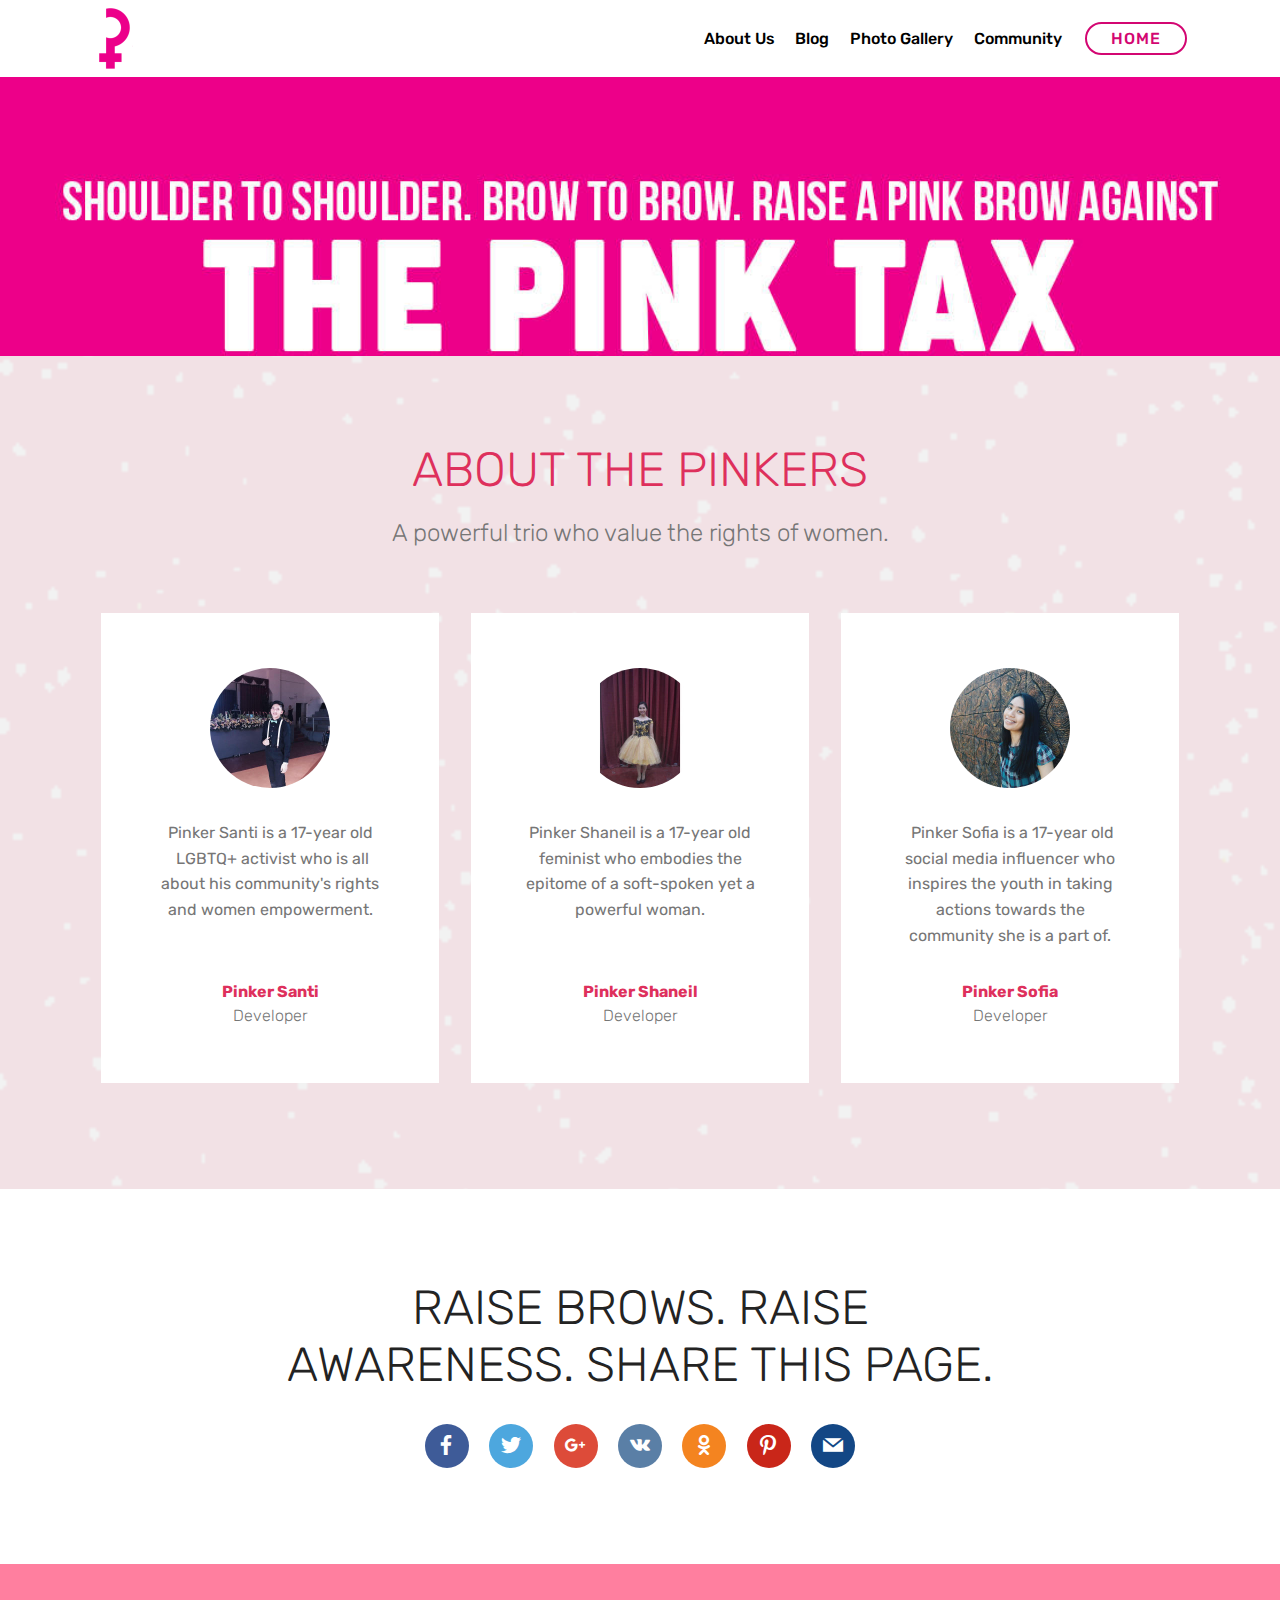
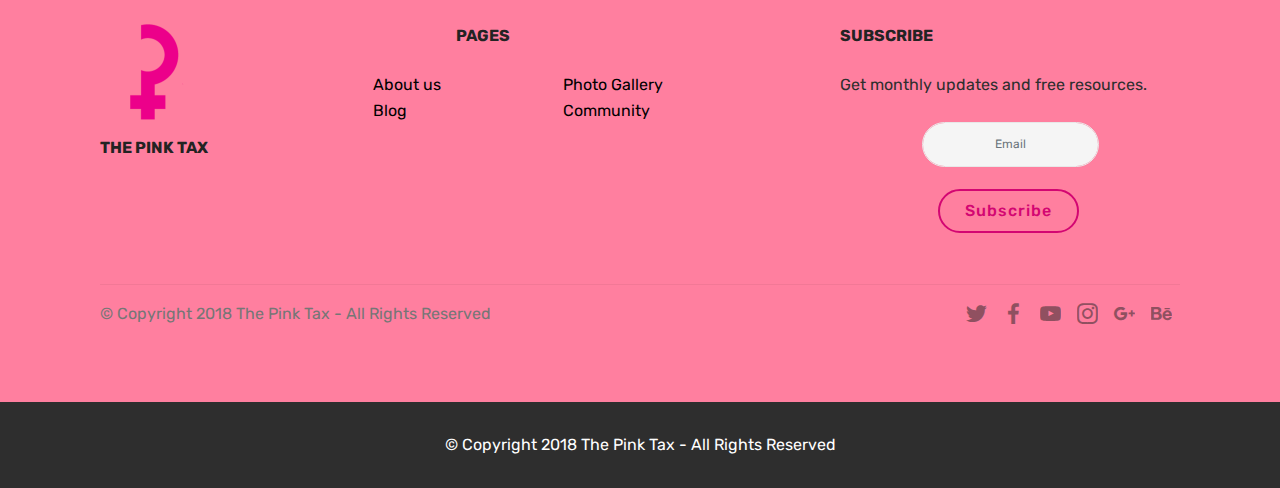
==== commit 82f665e0: "create github pages" ====
--- a/page1.html
+++ b/page1.html
@@ -58,7 +58,7 @@
     </nav>
 </section>
 
-<section class="engine"><a href="https://mobiri.se/h">create your own web page</a></section><section class="header1 cid-r3ZwnIODjK mbr-parallax-background" id="header1-h">
+<section class="engine"><a href="https://mobiri.se/e">how to make your own site</a></section><section class="header1 cid-r3ZwnIODjK mbr-parallax-background" id="header1-h">
 
     
 
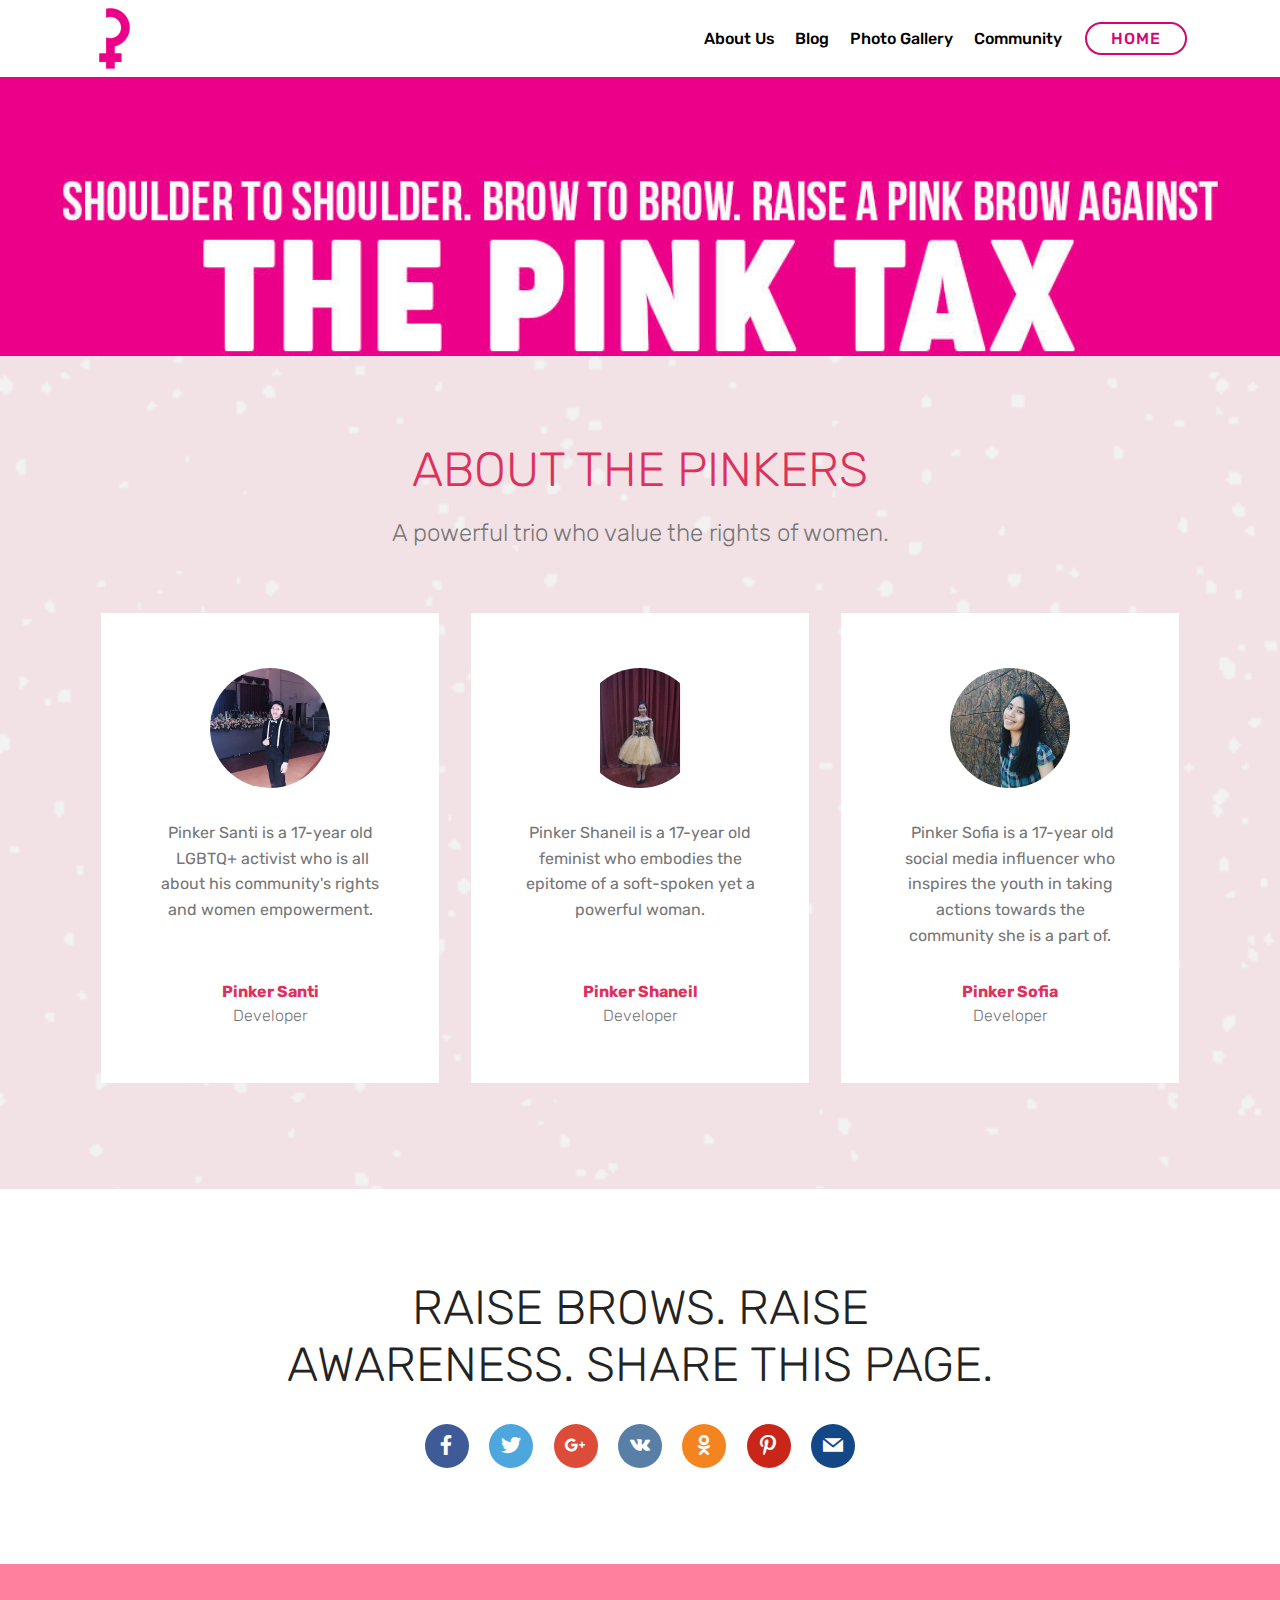
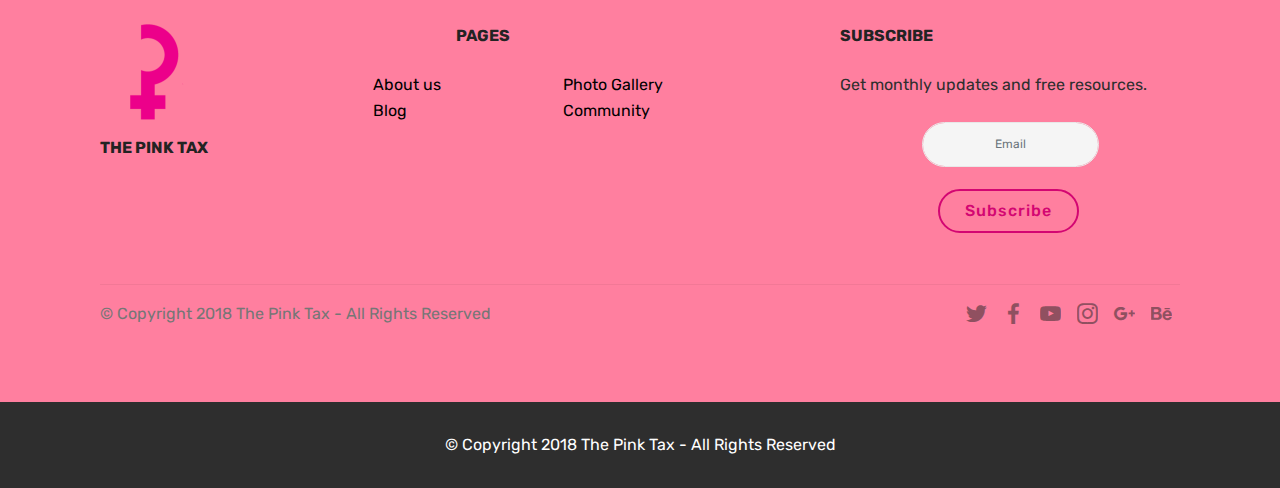
==== commit 537d854d: "create github pages" ====
--- a/page1.html
+++ b/page1.html
@@ -58,7 +58,7 @@
     </nav>
 </section>
 
-<section class="engine"><a href="https://mobiri.se/e">how to make your own site</a></section><section class="header1 cid-r3ZwnIODjK mbr-parallax-background" id="header1-h">
+<section class="engine"><a href="https://mobiri.se/m">site design templates</a></section><section class="header1 cid-r3ZwnIODjK mbr-parallax-background" id="header1-h">
 
     
 
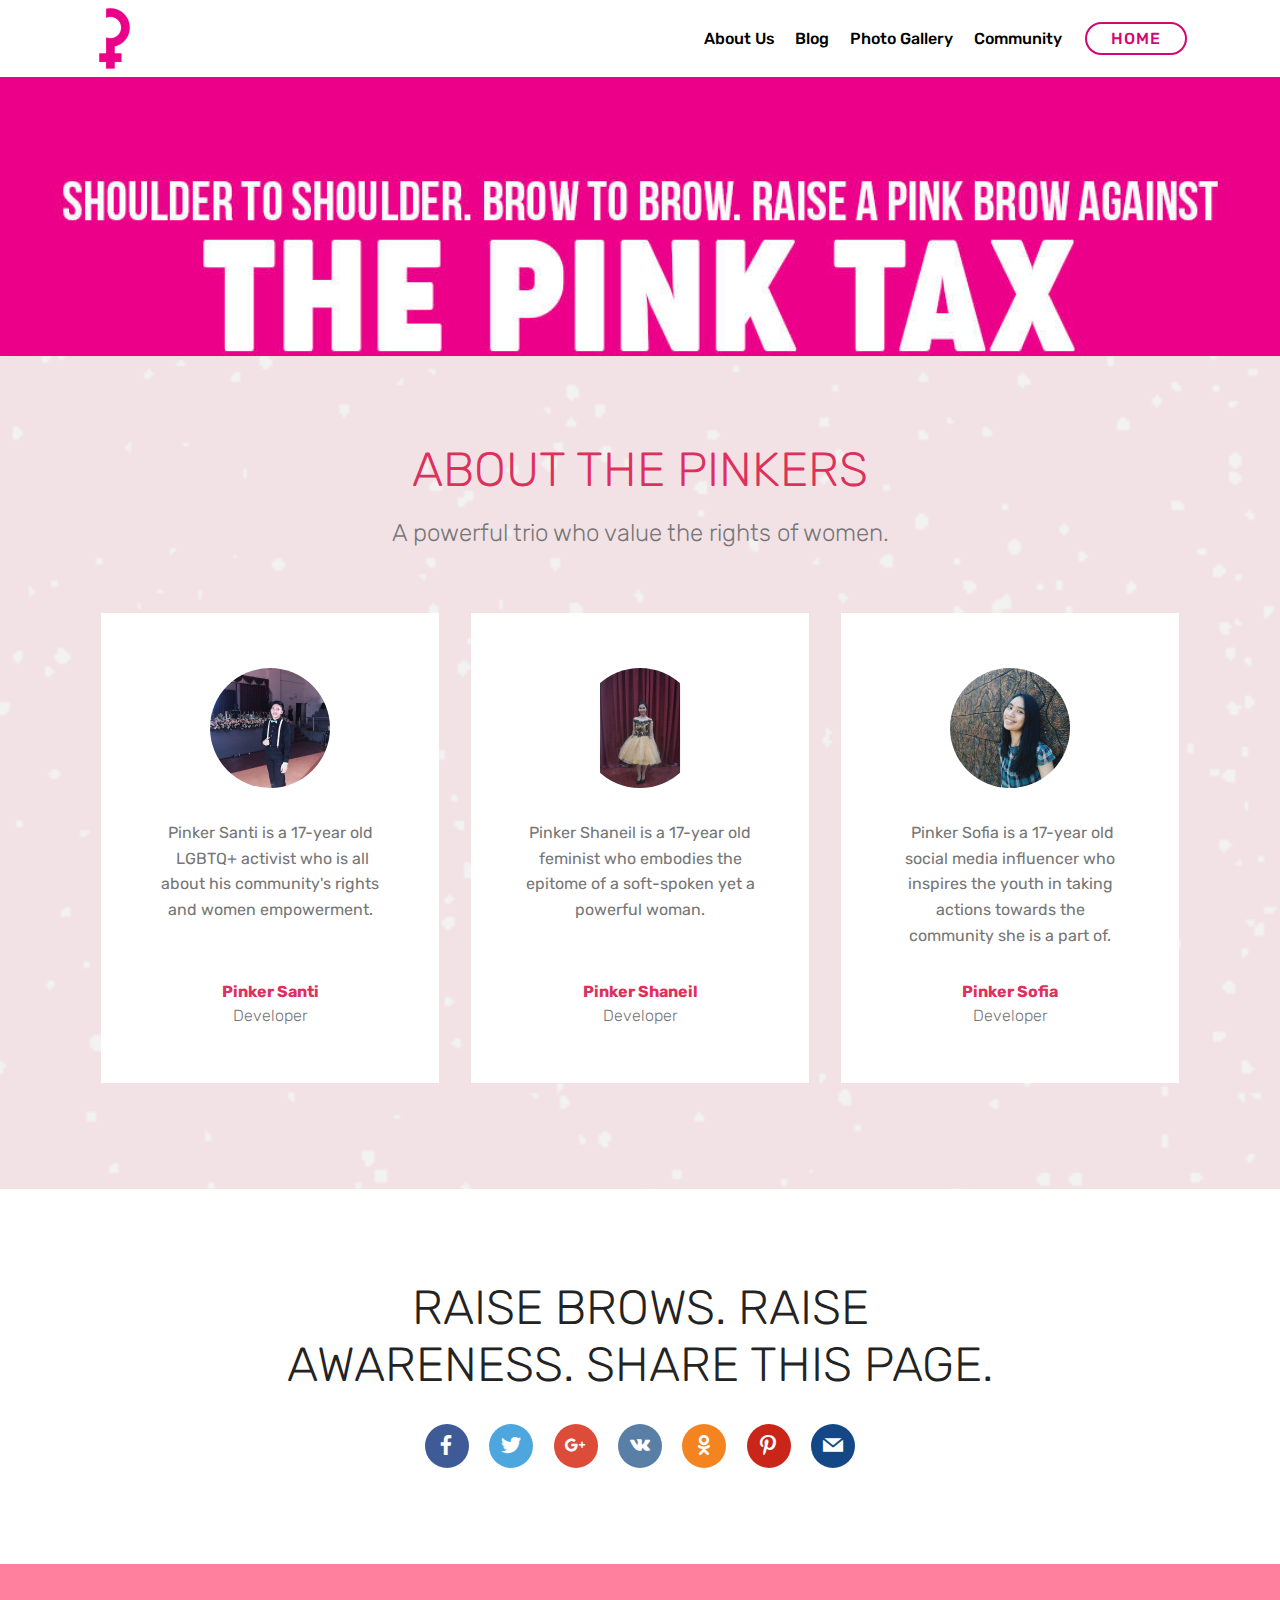
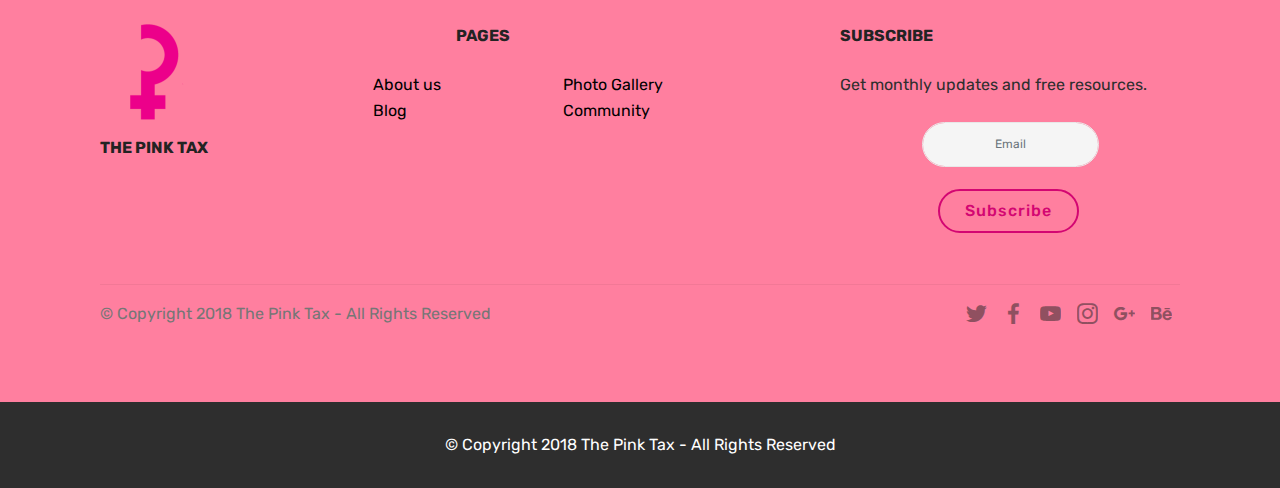
==== commit 01f9e966: "create github pages" ====
--- a/page1.html
+++ b/page1.html
@@ -58,7 +58,7 @@
     </nav>
 </section>
 
-<section class="engine"><a href="https://mobiri.se/m">site design templates</a></section><section class="header1 cid-r3ZwnIODjK mbr-parallax-background" id="header1-h">
+<section class="engine"><a href="https://mobiri.se/k">how to develop own website</a></section><section class="header1 cid-r3ZwnIODjK mbr-parallax-background" id="header1-h">
 
     
 
--- a/assets/mobirise/css/mbr-additional.css
+++ b/assets/mobirise/css/mbr-additional.css
@@ -4070,19 +4070,19 @@
   }
 }
 .cid-r4EnsbcHUw {
-  background-image: url("../../../assets/images/img20180924174518.jpg");
+  background-image: url("../../../assets/images/img20180924174518-1.jpg");
 }
 .cid-r4Eo09m49M {
-  background-image: url("../../../assets/images/img20180924170156.jpg");
+  background-image: url("../../../assets/images/img20180924170156-1.jpg");
 }
 .cid-r4Eo09m49M H3 {
   color: #ffffff;
 }
 .cid-r4EoIvPtXB {
-  background-image: url("../../../assets/images/img20180924172940.jpg");
+  background-image: url("../../../assets/images/img20180924172940-1.jpg");
 }
 .cid-r4EwtptgHK {
-  background-image: url("../../../assets/images/img20180924173650.jpg");
+  background-image: url("../../../assets/images/img20180924173650-1.jpg");
 }
 .cid-r4EpCsrKG5 {
   background-image: url("../../../assets/images/lagay.jpg");
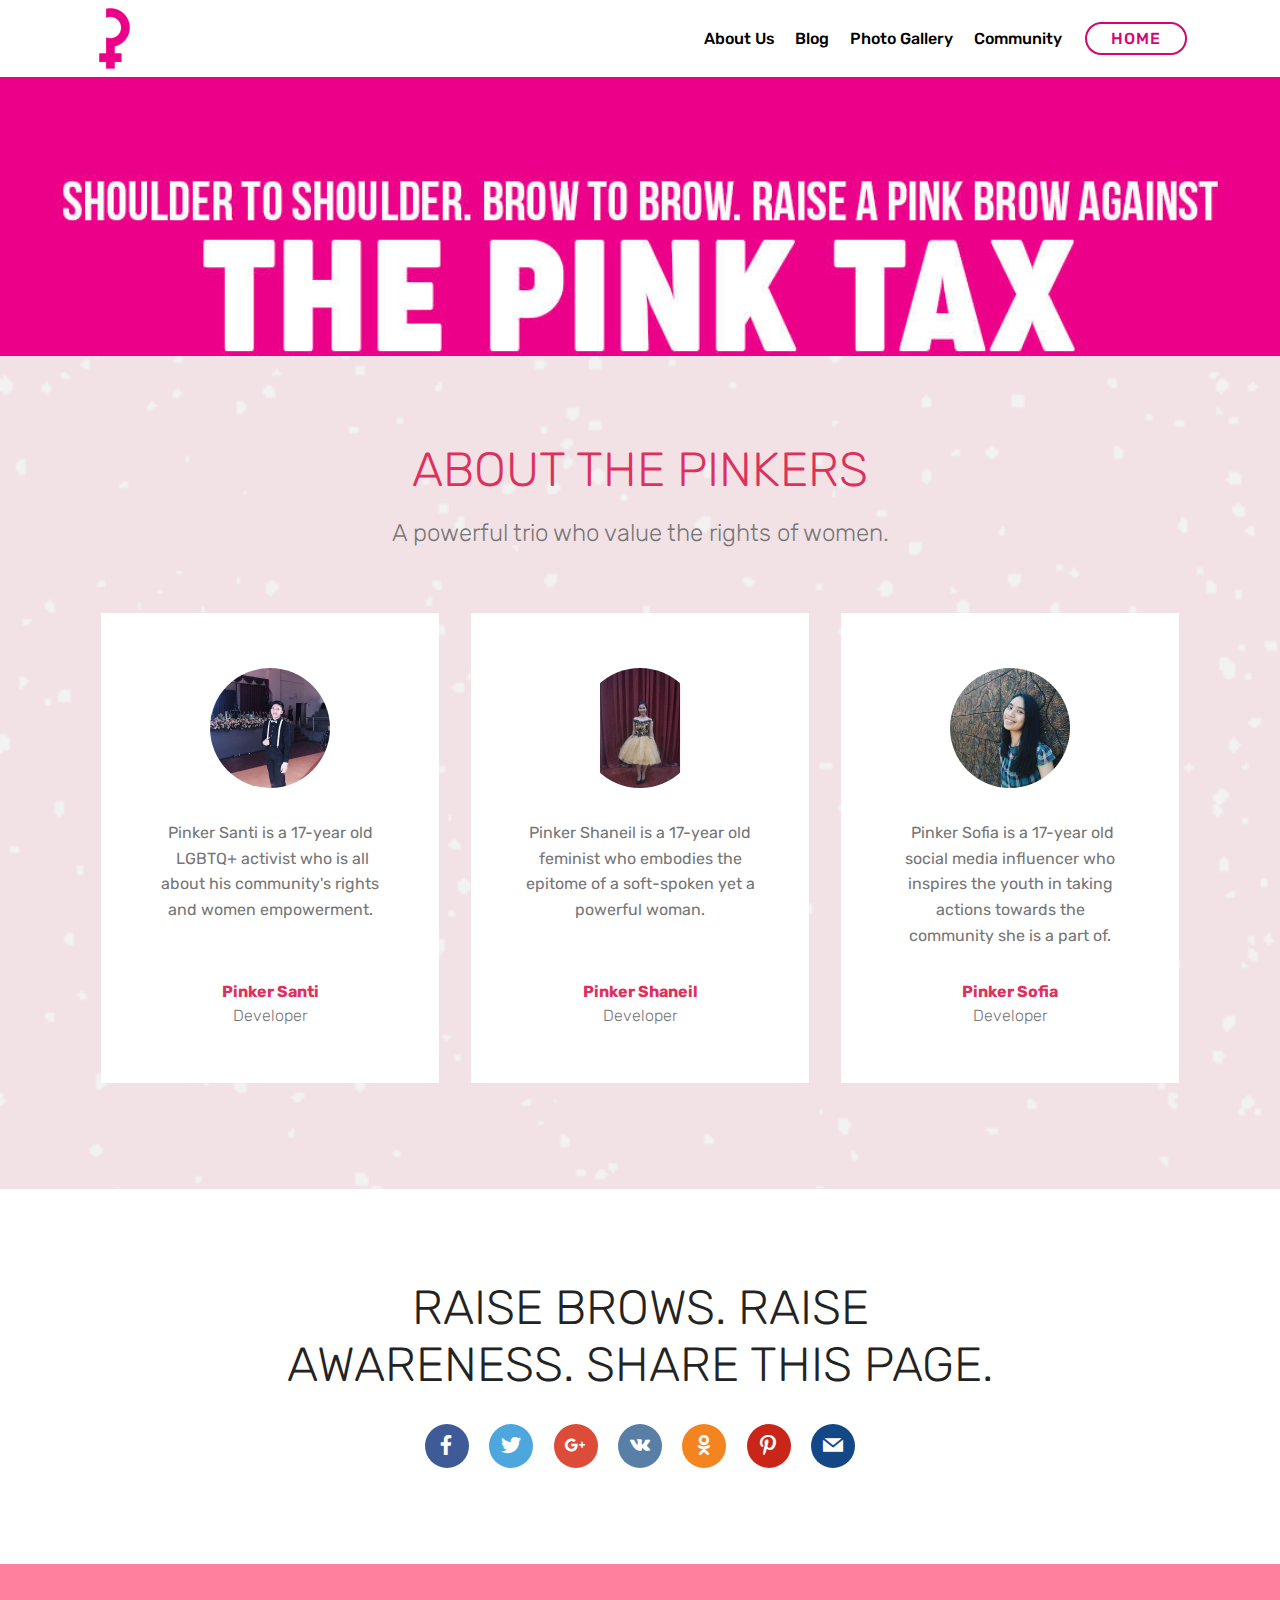
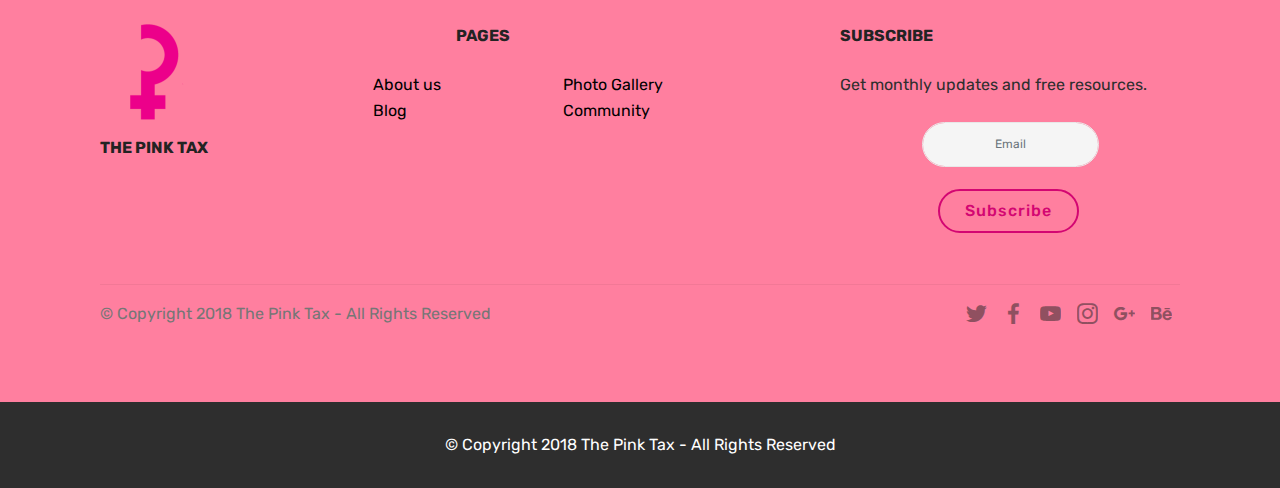
==== commit a91688f0: "create github pages" ====
--- a/page1.html
+++ b/page1.html
@@ -58,7 +58,7 @@
     </nav>
 </section>
 
-<section class="engine"><a href="https://mobiri.se/k">how to develop own website</a></section><section class="header1 cid-r3ZwnIODjK mbr-parallax-background" id="header1-h">
+<section class="engine"><a href="https://mobiri.se/n">free simple web templates</a></section><section class="header1 cid-r3ZwnIODjK mbr-parallax-background" id="header1-h">
 
     
 
--- a/assets/mobirise/css/mbr-additional.css
+++ b/assets/mobirise/css/mbr-additional.css
@@ -4070,19 +4070,19 @@
   }
 }
 .cid-r4EnsbcHUw {
-  background-image: url("../../../assets/images/img20180924174518-1.jpg");
+  background-image: url("../../../assets/images/slide1.jpg");
 }
 .cid-r4Eo09m49M {
-  background-image: url("../../../assets/images/img20180924170156-1.jpg");
+  background-image: url("../../../assets/images/slide2.jpg");
 }
 .cid-r4Eo09m49M H3 {
   color: #ffffff;
 }
 .cid-r4EoIvPtXB {
-  background-image: url("../../../assets/images/img20180924172940-1.jpg");
+  background-image: url("../../../assets/images/slide3.jpg");
 }
 .cid-r4EwtptgHK {
-  background-image: url("../../../assets/images/img20180924173650-1.jpg");
+  background-image: url("../../../assets/images/slide4.jpg");
 }
 .cid-r4EpCsrKG5 {
   background-image: url("../../../assets/images/lagay.jpg");
